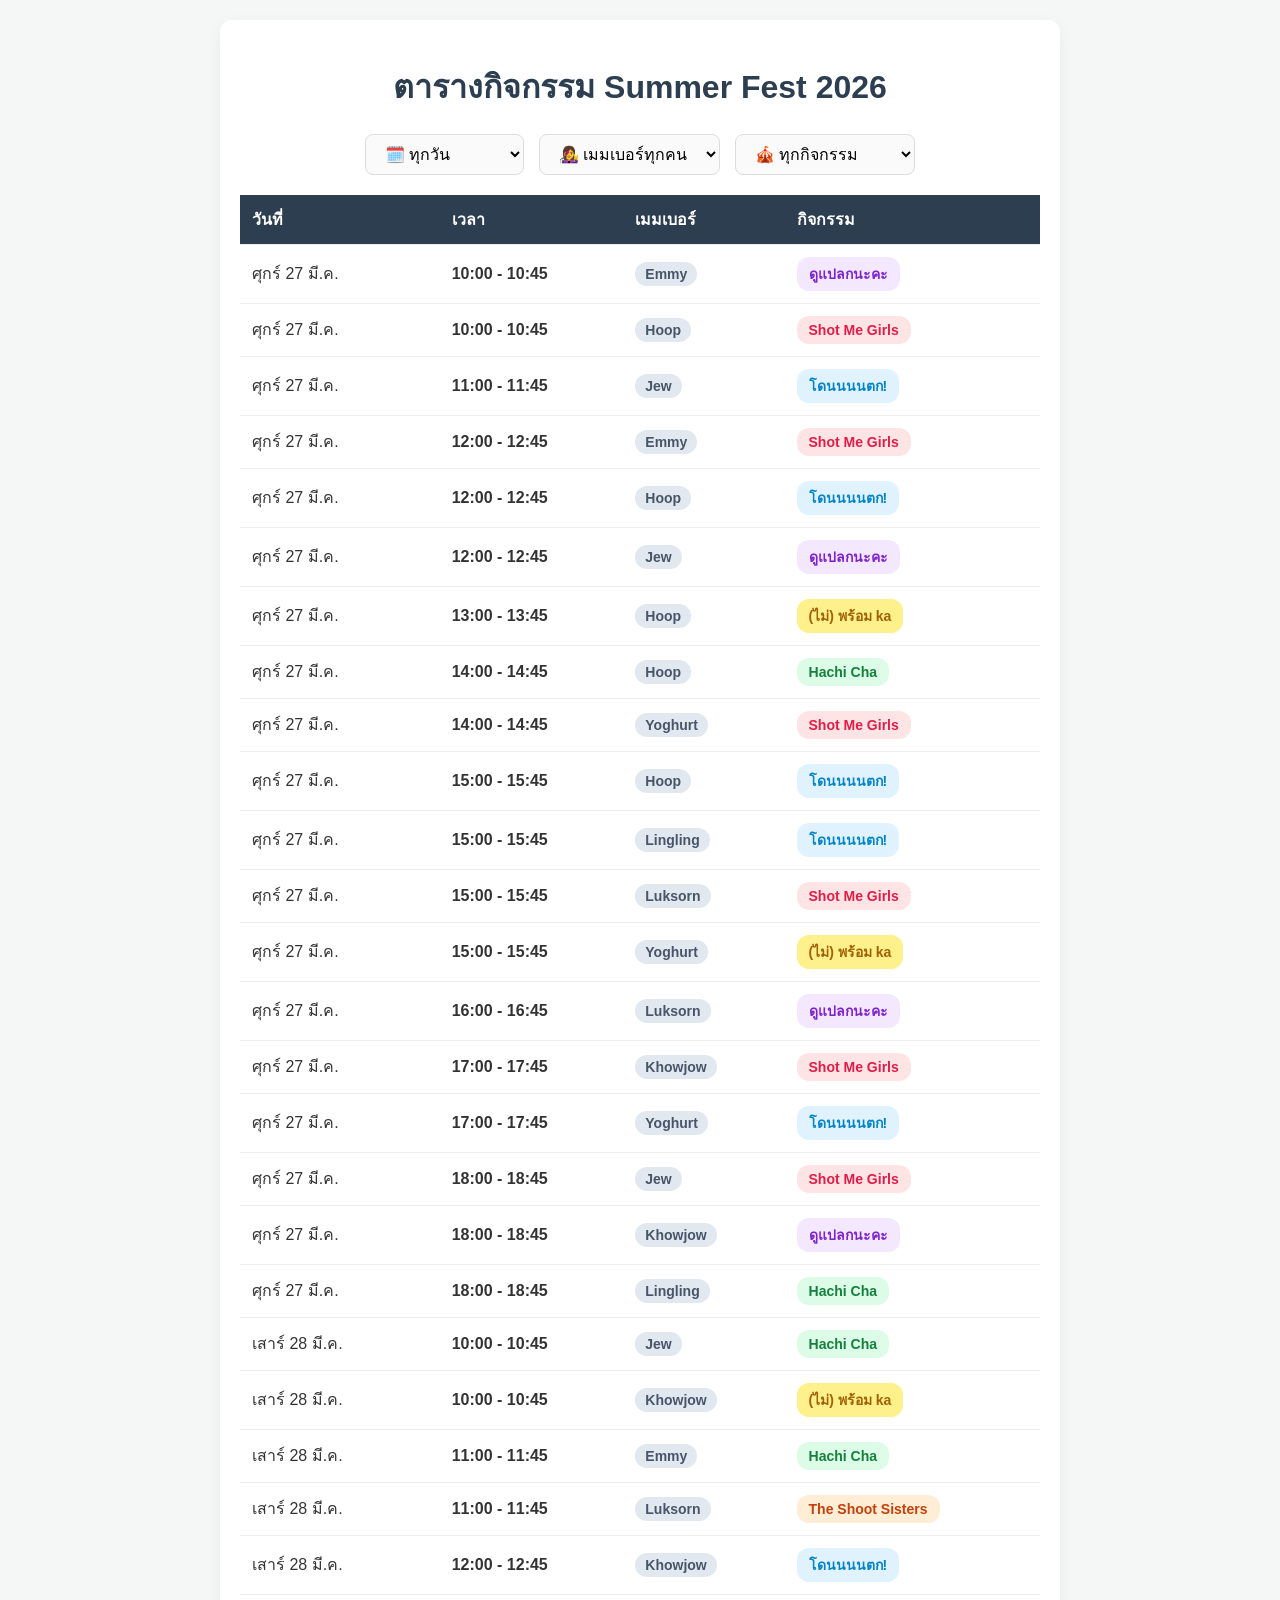
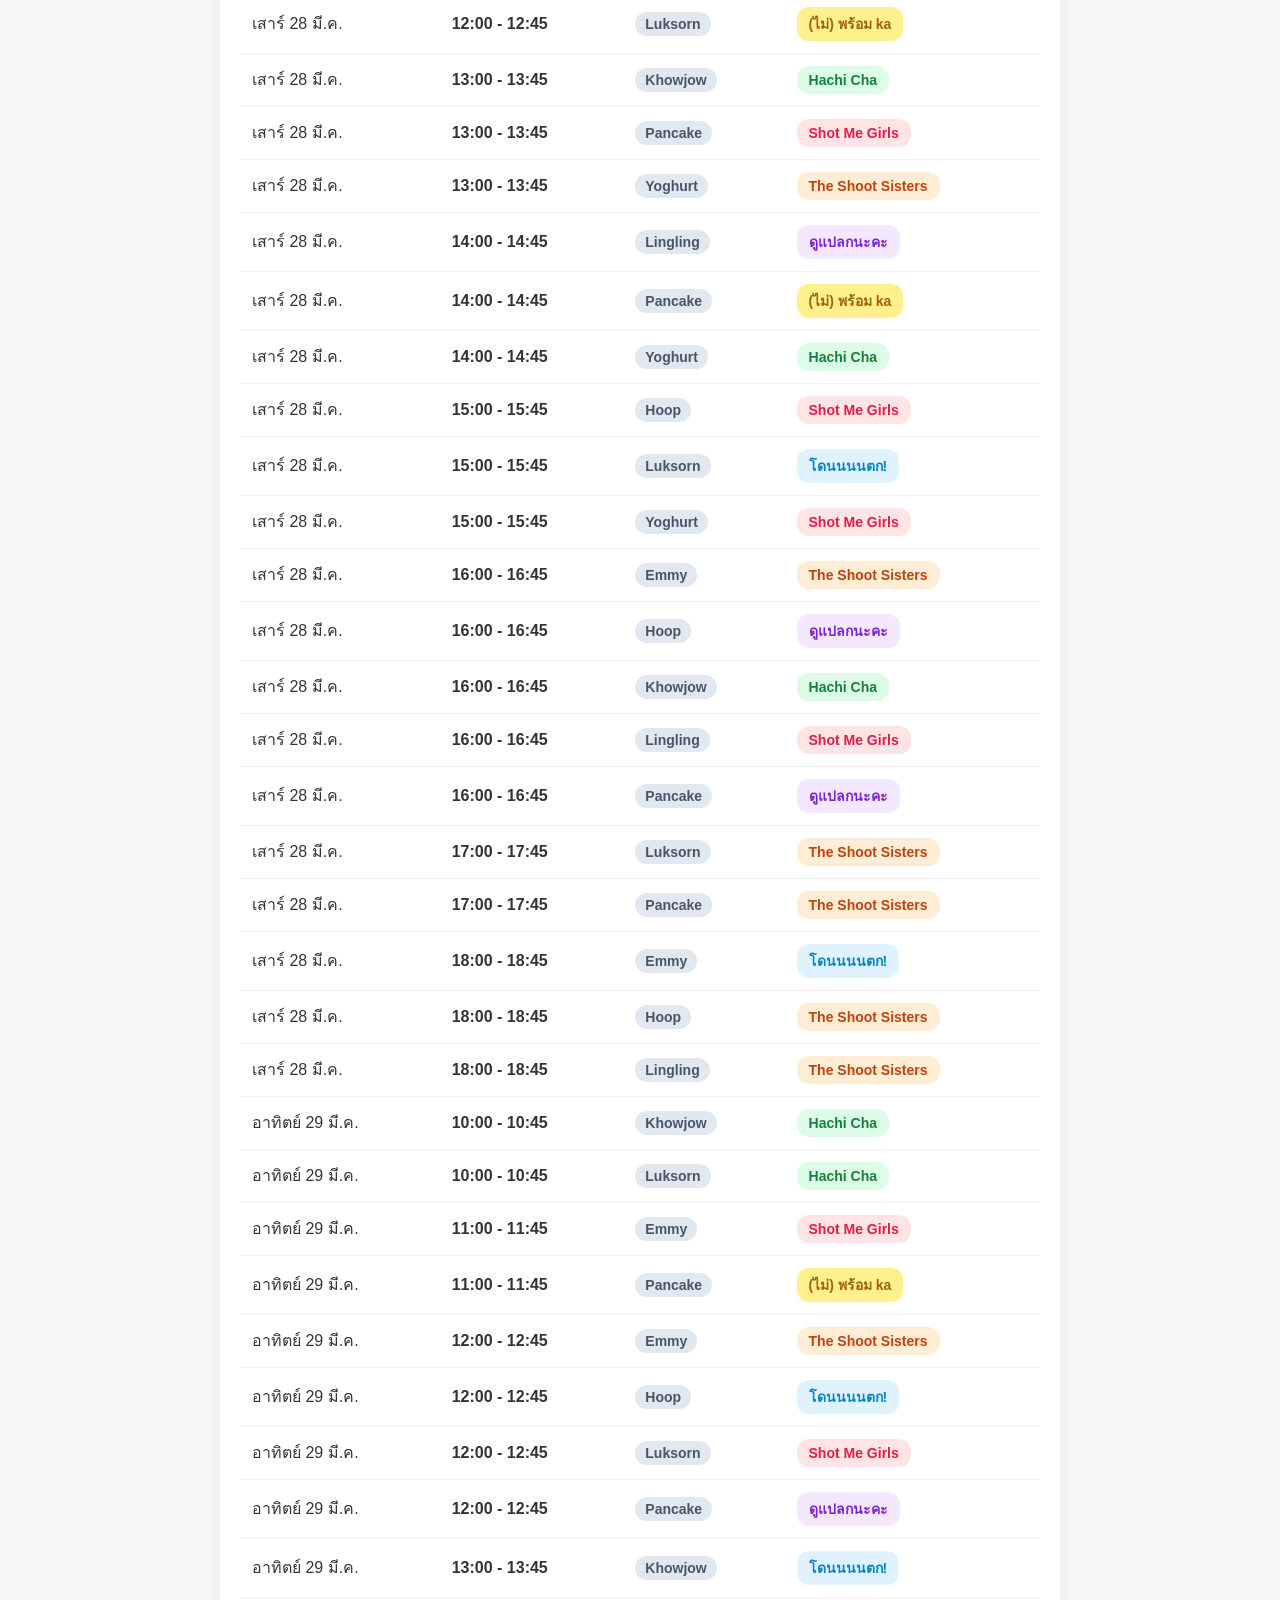
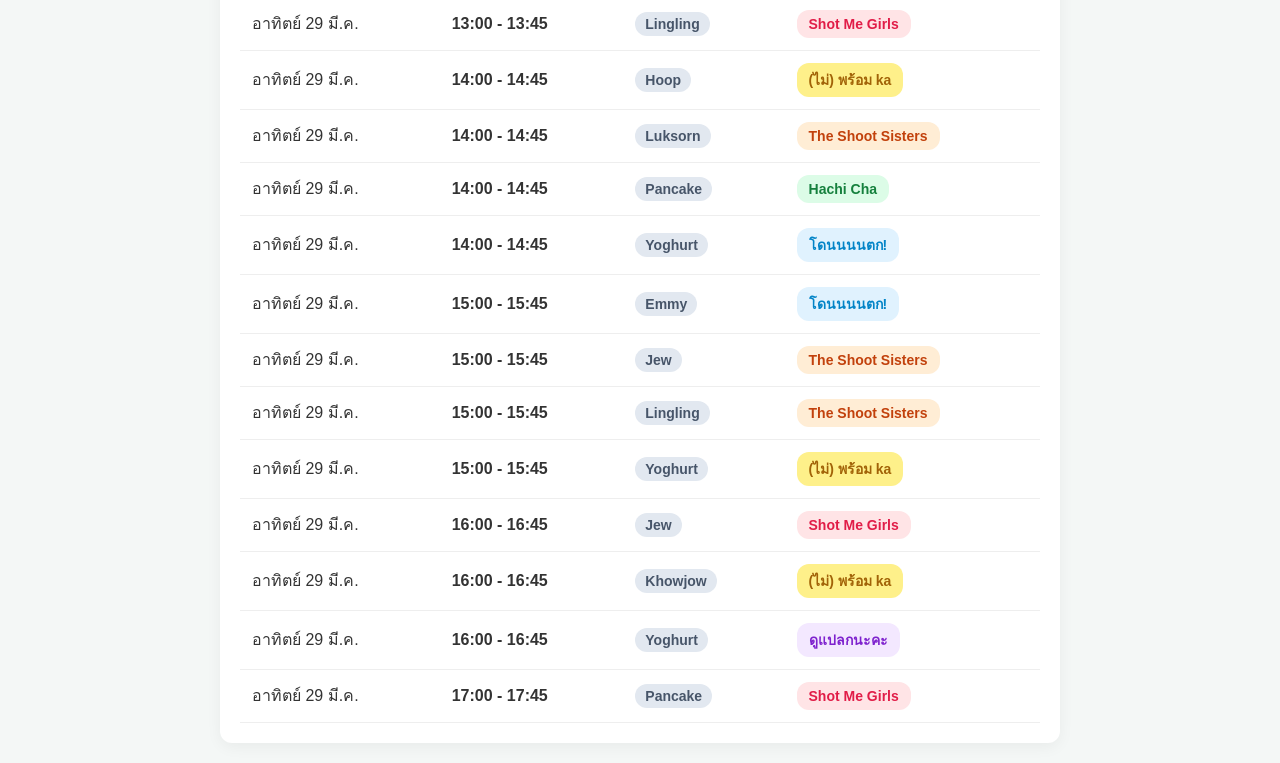
==== index.html @ 9e9efd5b "init main" ====
<!DOCTYPE html>
<html lang="th">
<head>
    <meta charset="UTF-8">
    <meta name="viewport" content="width=device-width, initial-scale=1.0">
    <title>Siam-Nippon Summer Fest 2026 - Schedule</title>
    <style>
        body {
            font-family: -apple-system, BlinkMacSystemFont, "Segoe UI", Roboto, Helvetica, Arial, sans-serif;
            background-color: #f4f7f6;
            color: #333;
            margin: 0;
            padding: 20px;
        }
        .container {
            max-width: 800px;
            margin: 0 auto;
            background: #fff;
            padding: 20px;
            border-radius: 12px;
            box-shadow: 0 4px 15px rgba(0,0,0,0.05);
        }
        h1 {
            text-align: center;
            color: #2c3e50;
        }
        .filters {
            display: flex;
            gap: 15px;
            margin-bottom: 20px;
            justify-content: center;
            flex-wrap: wrap;
        }
        select {
            padding: 10px 15px;
            font-size: 16px;
            border-radius: 8px;
            border: 1px solid #ddd;
            outline: none;
            cursor: pointer;
            background-color: #fafafa;
        }
        table {
            width: 100%;
            border-collapse: collapse;
            margin-top: 10px;
        }
        th, td {
            padding: 12px;
            text-align: left;
            border-bottom: 1px solid #eee;
        }
        th {
            background-color: #2c3e50;
            color: white;
            position: sticky;
            top: 0;
        }
        tr:hover {
            background-color: #f9f9f9;
        }
        
        /* สไตล์ของป้ายชื่อเมมเบอร์ */
        .member-badge {
            background-color: #e2e8f0;
            color: #475569;
            padding: 4px 10px;
            border-radius: 12px;
            font-weight: bold;
            font-size: 14px;
            display: inline-block;
        }

        /* สไตล์ของป้ายกิจกรรม (แยกสี) */
        .activity-badge {
            padding: 6px 12px;
            border-radius: 12px;
            font-weight: bold;
            font-size: 14px;
            display: inline-block;
            white-space: nowrap;
        }
        
        /* กำหนดสีให้แต่ละกิจกรรม */
        .act-shot { background-color: #ffe4e6; color: #e11d48; } /* ชมพู-แดง */
        .act-don { background-color: #e0f2fe; color: #0284c7; } /* ฟ้า */
        .act-mai { background-color: #fef08a; color: #a16207; } /* เหลือง */
        .act-hachi { background-color: #dcfce7; color: #15803d; } /* เขียว */
        .act-du { background-color: #f3e8ff; color: #7e22ce; } /* ม่วง */
        .act-sisters { background-color: #ffedd5; color: #c2410c; } /* ส้ม */

    </style>
</head>
<body>

<div class="container">
    <h1>ตารางกิจกรรม Summer Fest 2026</h1>
    
    <div class="filters">
        <select id="dayFilter" onchange="renderTable()">
            <option value="all">🗓️ ทุกวัน</option>
            <option value="ศุกร์ 27 มี.ค.">ศุกร์ 27 มี.ค.</option>
            <option value="เสาร์ 28 มี.ค.">เสาร์ 28 มี.ค.</option>
            <option value="อาทิตย์ 29 มี.ค.">อาทิตย์ 29 มี.ค.</option>
        </select>

        <select id="memberFilter" onchange="renderTable()">
            <option value="all">👩‍🎤 เมมเบอร์ทุกคน</option>
            <option value="Hoop">Hoop</option>
            <option value="Yoghurt">Yoghurt</option>
            <option value="Luksorn">Luksorn</option>
            <option value="Khowjow">Khowjow</option>
            <option value="Jew">Jew</option>
            <option value="Pancake">Pancake</option>
            <option value="Emmy">Emmy</option>
            <option value="Lingling">Lingling</option>
        </select>

        <select id="activityFilter" onchange="renderTable()">
            <option value="all">🎪 ทุกกิจกรรม</option>
        </select>
    </div>

    <table>
        <thead>
            <tr>
                <th>วันที่</th>
                <th>เวลา</th>
                <th>เมมเบอร์</th>
                <th>กิจกรรม</th>
            </tr>
        </thead>
        <tbody id="scheduleBody">
            </tbody>
    </table>
</div>

<script>
    const scheduleData = [
        { day: "ศุกร์ 27 มี.ค.", time: "10:00 - 10:45", member: "Emmy", activity: "ดูแปลกนะคะ" },
        { day: "ศุกร์ 27 มี.ค.", time: "10:00 - 10:45", member: "Hoop", activity: "Shot Me Girls" },
        { day: "ศุกร์ 27 มี.ค.", time: "11:00 - 11:45", member: "Jew", activity: "โดนนนนตก!" },
        { day: "ศุกร์ 27 มี.ค.", time: "12:00 - 12:45", member: "Emmy", activity: "Shot Me Girls" },
        { day: "ศุกร์ 27 มี.ค.", time: "12:00 - 12:45", member: "Hoop", activity: "โดนนนนตก!" },
        { day: "ศุกร์ 27 มี.ค.", time: "12:00 - 12:45", member: "Jew", activity: "ดูแปลกนะคะ" },
        { day: "ศุกร์ 27 มี.ค.", time: "13:00 - 13:45", member: "Hoop", activity: "(ไม่) พร้อม ka" },
        { day: "ศุกร์ 27 มี.ค.", time: "14:00 - 14:45", member: "Hoop", activity: "Hachi Cha" },
        { day: "ศุกร์ 27 มี.ค.", time: "14:00 - 14:45", member: "Yoghurt", activity: "Shot Me Girls" },
        { day: "ศุกร์ 27 มี.ค.", time: "15:00 - 15:45", member: "Hoop", activity: "โดนนนนตก!" },
        { day: "ศุกร์ 27 มี.ค.", time: "15:00 - 15:45", member: "Lingling", activity: "โดนนนนตก!" },
        { day: "ศุกร์ 27 มี.ค.", time: "15:00 - 15:45", member: "Luksorn", activity: "Shot Me Girls" },
        { day: "ศุกร์ 27 มี.ค.", time: "15:00 - 15:45", member: "Yoghurt", activity: "(ไม่) พร้อม ka" },
        { day: "ศุกร์ 27 มี.ค.", time: "16:00 - 16:45", member: "Luksorn", activity: "ดูแปลกนะคะ" },
        { day: "ศุกร์ 27 มี.ค.", time: "17:00 - 17:45", member: "Khowjow", activity: "Shot Me Girls" },
        { day: "ศุกร์ 27 มี.ค.", time: "17:00 - 17:45", member: "Yoghurt", activity: "โดนนนนตก!" },
        { day: "ศุกร์ 27 มี.ค.", time: "18:00 - 18:45", member: "Jew", activity: "Shot Me Girls" },
        { day: "ศุกร์ 27 มี.ค.", time: "18:00 - 18:45", member: "Khowjow", activity: "ดูแปลกนะคะ" },
        { day: "ศุกร์ 27 มี.ค.", time: "18:00 - 18:45", member: "Lingling", activity: "Hachi Cha" },
        
        { day: "เสาร์ 28 มี.ค.", time: "10:00 - 10:45", member: "Jew", activity: "Hachi Cha" },
        { day: "เสาร์ 28 มี.ค.", time: "10:00 - 10:45", member: "Khowjow", activity: "(ไม่) พร้อม ka" },
        { day: "เสาร์ 28 มี.ค.", time: "11:00 - 11:45", member: "Emmy", activity: "Hachi Cha" },
        { day: "เสาร์ 28 มี.ค.", time: "11:00 - 11:45", member: "Luksorn", activity: "The Shoot Sisters" },
        { day: "เสาร์ 28 มี.ค.", time: "12:00 - 12:45", member: "Khowjow", activity: "โดนนนนตก!" },
        { day: "เสาร์ 28 มี.ค.", time: "12:00 - 12:45", member: "Luksorn", activity: "(ไม่) พร้อม ka" },
        { day: "เสาร์ 28 มี.ค.", time: "13:00 - 13:45", member: "Khowjow", activity: "Hachi Cha" },
        { day: "เสาร์ 28 มี.ค.", time: "13:00 - 13:45", member: "Pancake", activity: "Shot Me Girls" },
        { day: "เสาร์ 28 มี.ค.", time: "13:00 - 13:45", member: "Yoghurt", activity: "The Shoot Sisters" },
        { day: "เสาร์ 28 มี.ค.", time: "14:00 - 14:45", member: "Lingling", activity: "ดูแปลกนะคะ" },
        { day: "เสาร์ 28 มี.ค.", time: "14:00 - 14:45", member: "Pancake", activity: "(ไม่) พร้อม ka" },
        { day: "เสาร์ 28 มี.ค.", time: "14:00 - 14:45", member: "Yoghurt", activity: "Hachi Cha" },
        { day: "เสาร์ 28 มี.ค.", time: "15:00 - 15:45", member: "Hoop", activity: "Shot Me Girls" },
        { day: "เสาร์ 28 มี.ค.", time: "15:00 - 15:45", member: "Luksorn", activity: "โดนนนนตก!" },
        { day: "เสาร์ 28 มี.ค.", time: "15:00 - 15:45", member: "Yoghurt", activity: "Shot Me Girls" },
        { day: "เสาร์ 28 มี.ค.", time: "16:00 - 16:45", member: "Emmy", activity: "The Shoot Sisters" },
        { day: "เสาร์ 28 มี.ค.", time: "16:00 - 16:45", member: "Hoop", activity: "ดูแปลกนะคะ" },
        { day: "เสาร์ 28 มี.ค.", time: "16:00 - 16:45", member: "Khowjow", activity: "Hachi Cha" },
        { day: "เสาร์ 28 มี.ค.", time: "16:00 - 16:45", member: "Lingling", activity: "Shot Me Girls" },
        { day: "เสาร์ 28 มี.ค.", time: "16:00 - 16:45", member: "Pancake", activity: "ดูแปลกนะคะ" },
        { day: "เสาร์ 28 มี.ค.", time: "17:00 - 17:45", member: "Luksorn", activity: "The Shoot Sisters" },
        { day: "เสาร์ 28 มี.ค.", time: "17:00 - 17:45", member: "Pancake", activity: "The Shoot Sisters" },
        { day: "เสาร์ 28 มี.ค.", time: "18:00 - 18:45", member: "Emmy", activity: "โดนนนนตก!" },
        { day: "เสาร์ 28 มี.ค.", time: "18:00 - 18:45", member: "Hoop", activity: "The Shoot Sisters" },
        { day: "เสาร์ 28 มี.ค.", time: "18:00 - 18:45", member: "Lingling", activity: "The Shoot Sisters" },

        { day: "อาทิตย์ 29 มี.ค.", time: "10:00 - 10:45", member: "Khowjow", activity: "Hachi Cha" },
        { day: "อาทิตย์ 29 มี.ค.", time: "10:00 - 10:45", member: "Luksorn", activity: "Hachi Cha" },
        { day: "อาทิตย์ 29 มี.ค.", time: "11:00 - 11:45", member: "Emmy", activity: "Shot Me Girls" },
        { day: "อาทิตย์ 29 มี.ค.", time: "11:00 - 11:45", member: "Pancake", activity: "(ไม่) พร้อม ka" },
        { day: "อาทิตย์ 29 มี.ค.", time: "12:00 - 12:45", member: "Emmy", activity: "The Shoot Sisters" },
        { day: "อาทิตย์ 29 มี.ค.", time: "12:00 - 12:45", member: "Hoop", activity: "โดนนนนตก!" },
        { day: "อาทิตย์ 29 มี.ค.", time: "12:00 - 12:45", member: "Luksorn", activity: "Shot Me Girls" },
        { day: "อาทิตย์ 29 มี.ค.", time: "12:00 - 12:45", member: "Pancake", activity: "ดูแปลกนะคะ" },
        { day: "อาทิตย์ 29 มี.ค.", time: "13:00 - 13:45", member: "Khowjow", activity: "โดนนนนตก!" },
        { day: "อาทิตย์ 29 มี.ค.", time: "13:00 - 13:45", member: "Lingling", activity: "Shot Me Girls" },
        { day: "อาทิตย์ 29 มี.ค.", time: "14:00 - 14:45", member: "Hoop", activity: "(ไม่) พร้อม ka" },
        { day: "อาทิตย์ 29 มี.ค.", time: "14:00 - 14:45", member: "Luksorn", activity: "The Shoot Sisters" },
        { day: "อาทิตย์ 29 มี.ค.", time: "14:00 - 14:45", member: "Pancake", activity: "Hachi Cha" },
        { day: "อาทิตย์ 29 มี.ค.", time: "14:00 - 14:45", member: "Yoghurt", activity: "โดนนนนตก!" },
        { day: "อาทิตย์ 29 มี.ค.", time: "15:00 - 15:45", member: "Emmy", activity: "โดนนนนตก!" },
        { day: "อาทิตย์ 29 มี.ค.", time: "15:00 - 15:45", member: "Jew", activity: "The Shoot Sisters" },
        { day: "อาทิตย์ 29 มี.ค.", time: "15:00 - 15:45", member: "Lingling", activity: "The Shoot Sisters" },
        { day: "อาทิตย์ 29 มี.ค.", time: "15:00 - 15:45", member: "Yoghurt", activity: "(ไม่) พร้อม ka" },
        { day: "อาทิตย์ 29 มี.ค.", time: "16:00 - 16:45", member: "Jew", activity: "Shot Me Girls" },
        { day: "อาทิตย์ 29 มี.ค.", time: "16:00 - 16:45", member: "Khowjow", activity: "(ไม่) พร้อม ka" },
        { day: "อาทิตย์ 29 มี.ค.", time: "16:00 - 16:45", member: "Yoghurt", activity: "ดูแปลกนะคะ" },
        { day: "อาทิตย์ 29 มี.ค.", time: "17:00 - 17:45", member: "Pancake", activity: "Shot Me Girls" }
    ];

    // ฟังก์ชันสำหรับเลือกคลาส CSS ของสีกิจกรรม
    function getActivityColorClass(activityName) {
        if (activityName === "Shot Me Girls") return "act-shot";
        if (activityName === "โดนนนนตก!") return "act-don";
        if (activityName === "(ไม่) พร้อม ka") return "act-mai";
        if (activityName === "Hachi Cha") return "act-hachi";
        if (activityName === "ดูแปลกนะคะ") return "act-du";
        if (activityName === "The Shoot Sisters") return "act-sisters";
        return "";
    }

    function renderTable() {
        const dayFilter = document.getElementById("dayFilter").value;
        const memberFilter = document.getElementById("memberFilter").value;
        const activityFilter = document.getElementById("activityFilter").value;
        const tbody = document.getElementById("scheduleBody");
        
        tbody.innerHTML = "";

        const filteredData = scheduleData.filter(item => {
            const matchDay = dayFilter === "all" || item.day === dayFilter;
            const matchMember = memberFilter === "all" || item.member === memberFilter;
            const matchActivity = activityFilter === "all" || item.activity === activityFilter;
            return matchDay && matchMember && matchActivity;
        });

        filteredData.forEach(item => {
            const row = document.createElement("tr");
            const colorClass = getActivityColorClass(item.activity); // ดึงคลาสสีมาใช้
            
            row.innerHTML = `
                <td>${item.day}</td>
                <td><strong>${item.time}</strong></td>
                <td><span class="member-badge">${item.member}</span></td>
                <td><span class="activity-badge ${colorClass}">${item.activity}</span></td>
            `;
            tbody.appendChild(row);
        });

        if (filteredData.length === 0) {
            tbody.innerHTML = `<tr><td colspan="4" style="text-align:center; color:#888; padding: 20px;">ไม่พบตารางกิจกรรมในช่วงเวลานี้</td></tr>`;
        }
    }

    function populateActivityFilter() {
        const activityFilterSelect = document.getElementById('activityFilter');
        const activities = [...new Set(scheduleData.map(item => item.activity))];
        activities.sort();
        activities.forEach(activity => {
            const option = document.createElement('option');
            option.value = activity;
            option.textContent = activity;
            activityFilterSelect.appendChild(option);
        });
    }

    populateActivityFilter();
    renderTable();
</script>

</body>
</html>
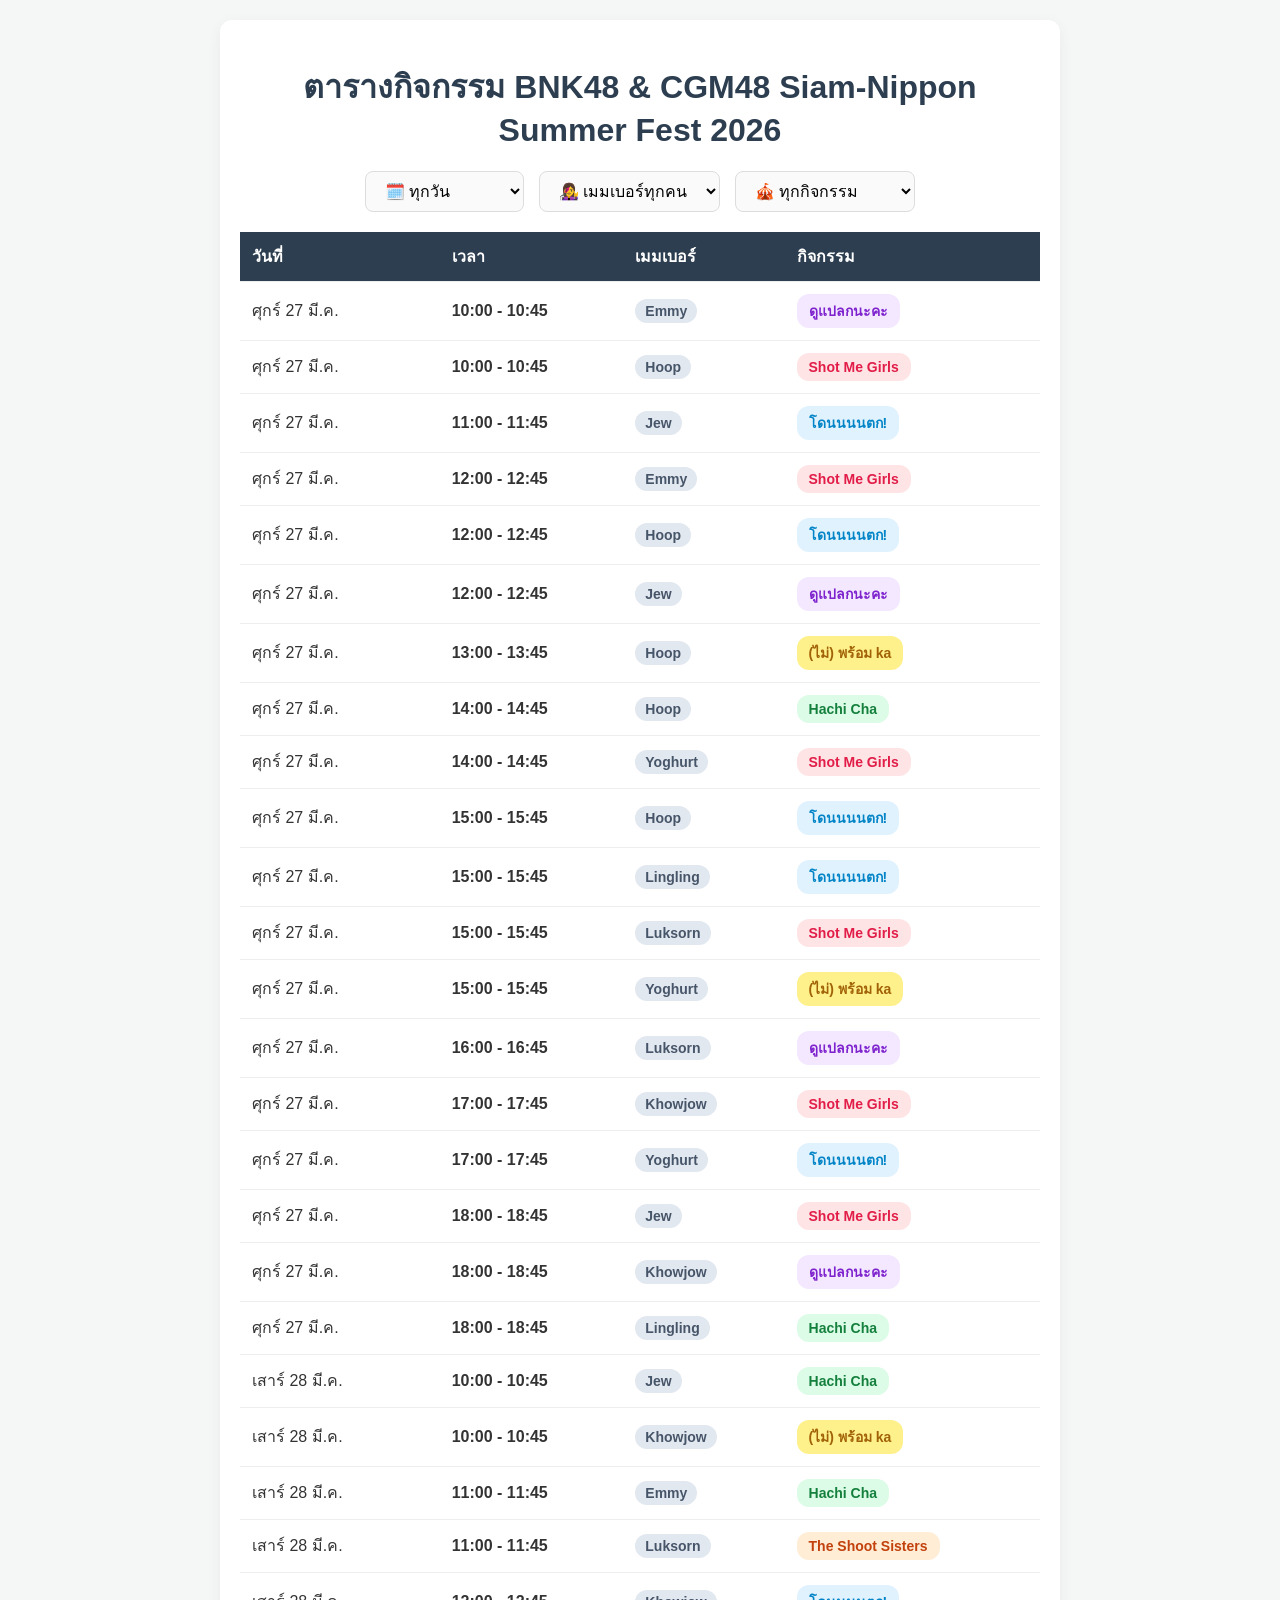
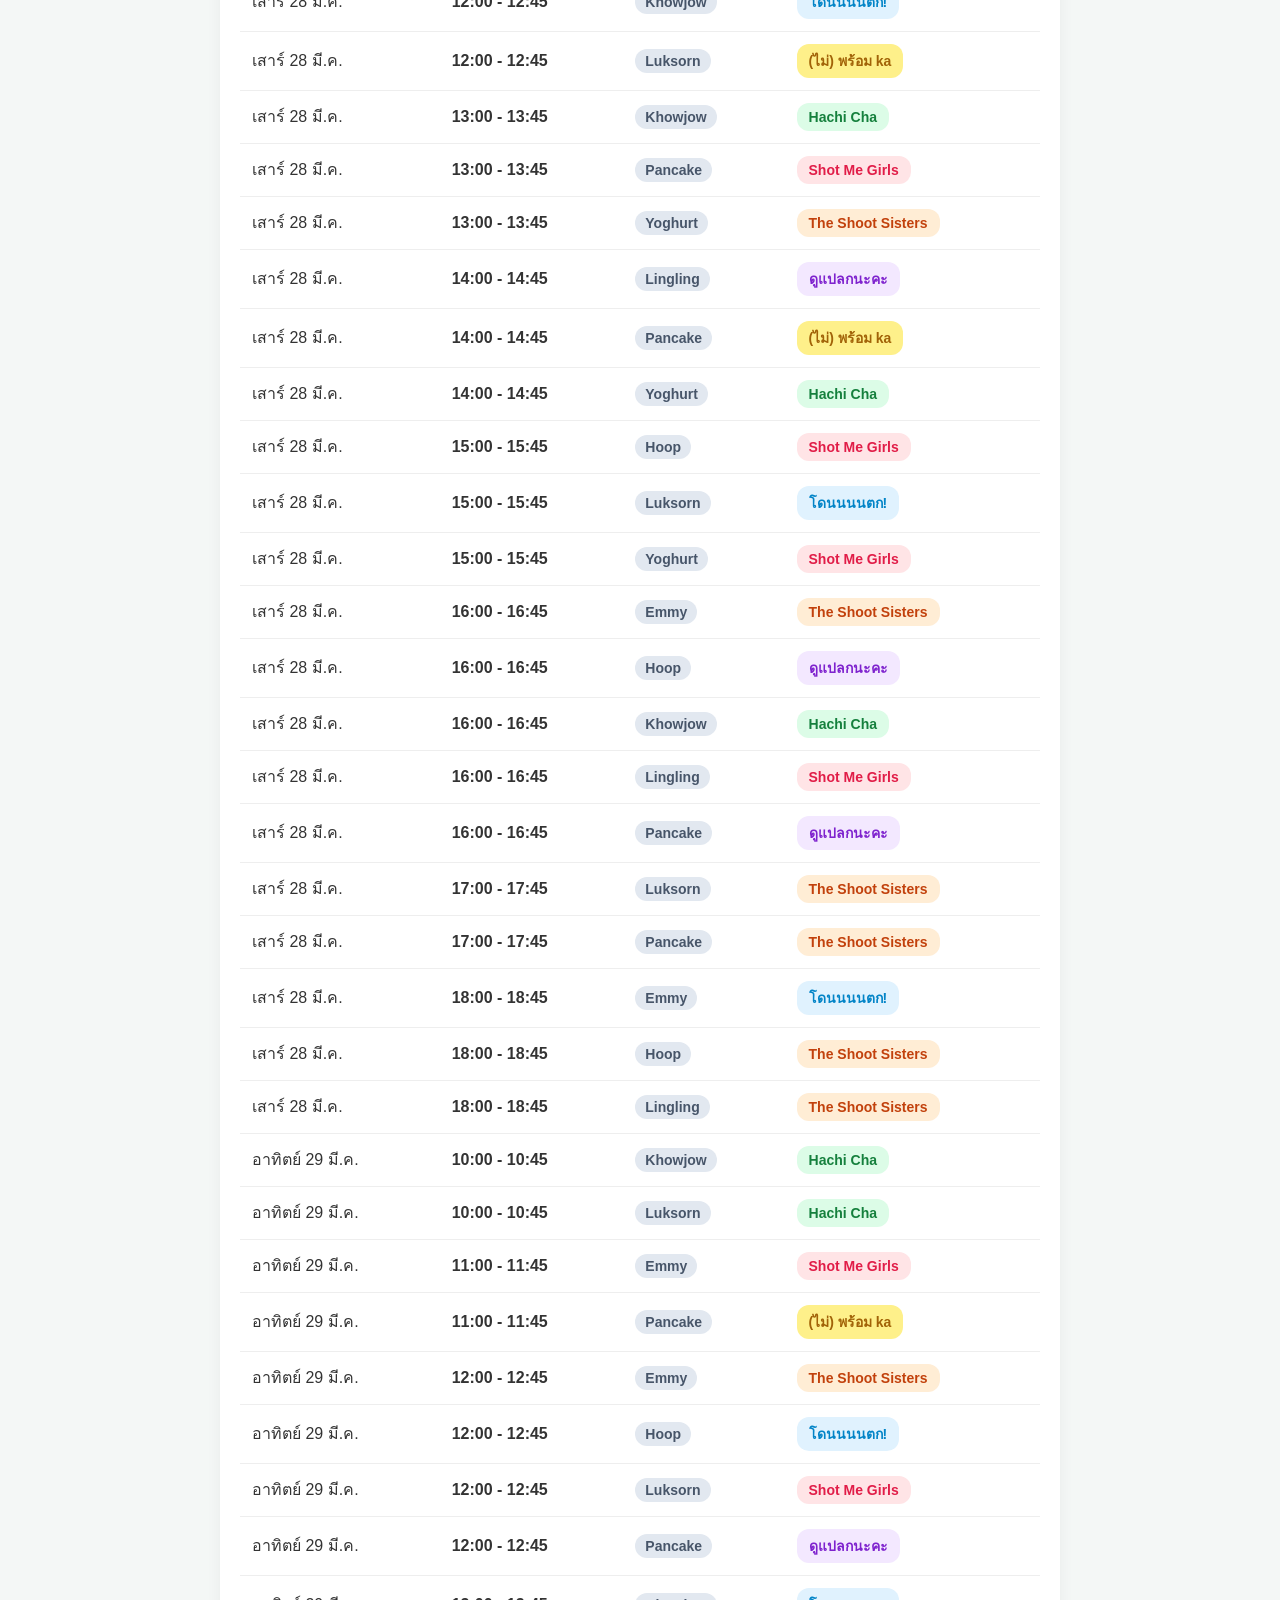
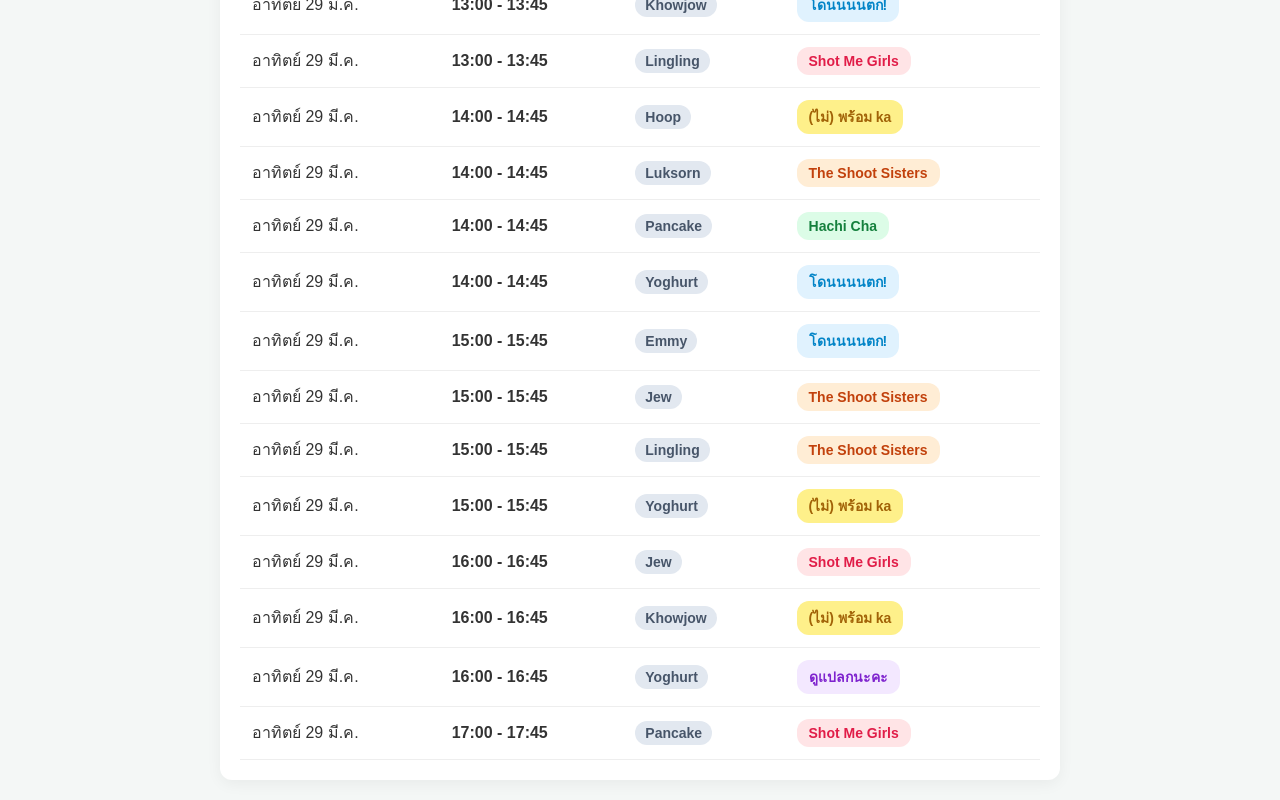
==== commit 7526efd7: "fixed event name" ====
--- a/index.html
+++ b/index.html
@@ -3,7 +3,7 @@
 <head>
     <meta charset="UTF-8">
     <meta name="viewport" content="width=device-width, initial-scale=1.0">
-    <title>Siam-Nippon Summer Fest 2026 - Schedule</title>
+    <title>BNK48 & CGM48 Siam-Nippon Summer Fest 2026 - Schedule</title>
     <style>
         body {
             font-family: -apple-system, BlinkMacSystemFont, "Segoe UI", Roboto, Helvetica, Arial, sans-serif;
@@ -94,7 +94,7 @@
 <body>
 
 <div class="container">
-    <h1>ตารางกิจกรรม Summer Fest 2026</h1>
+    <h1>ตารางกิจกรรม BNK48 & CGM48 Siam-Nippon Summer Fest 2026</h1>
     
     <div class="filters">
         <select id="dayFilter" onchange="renderTable()">
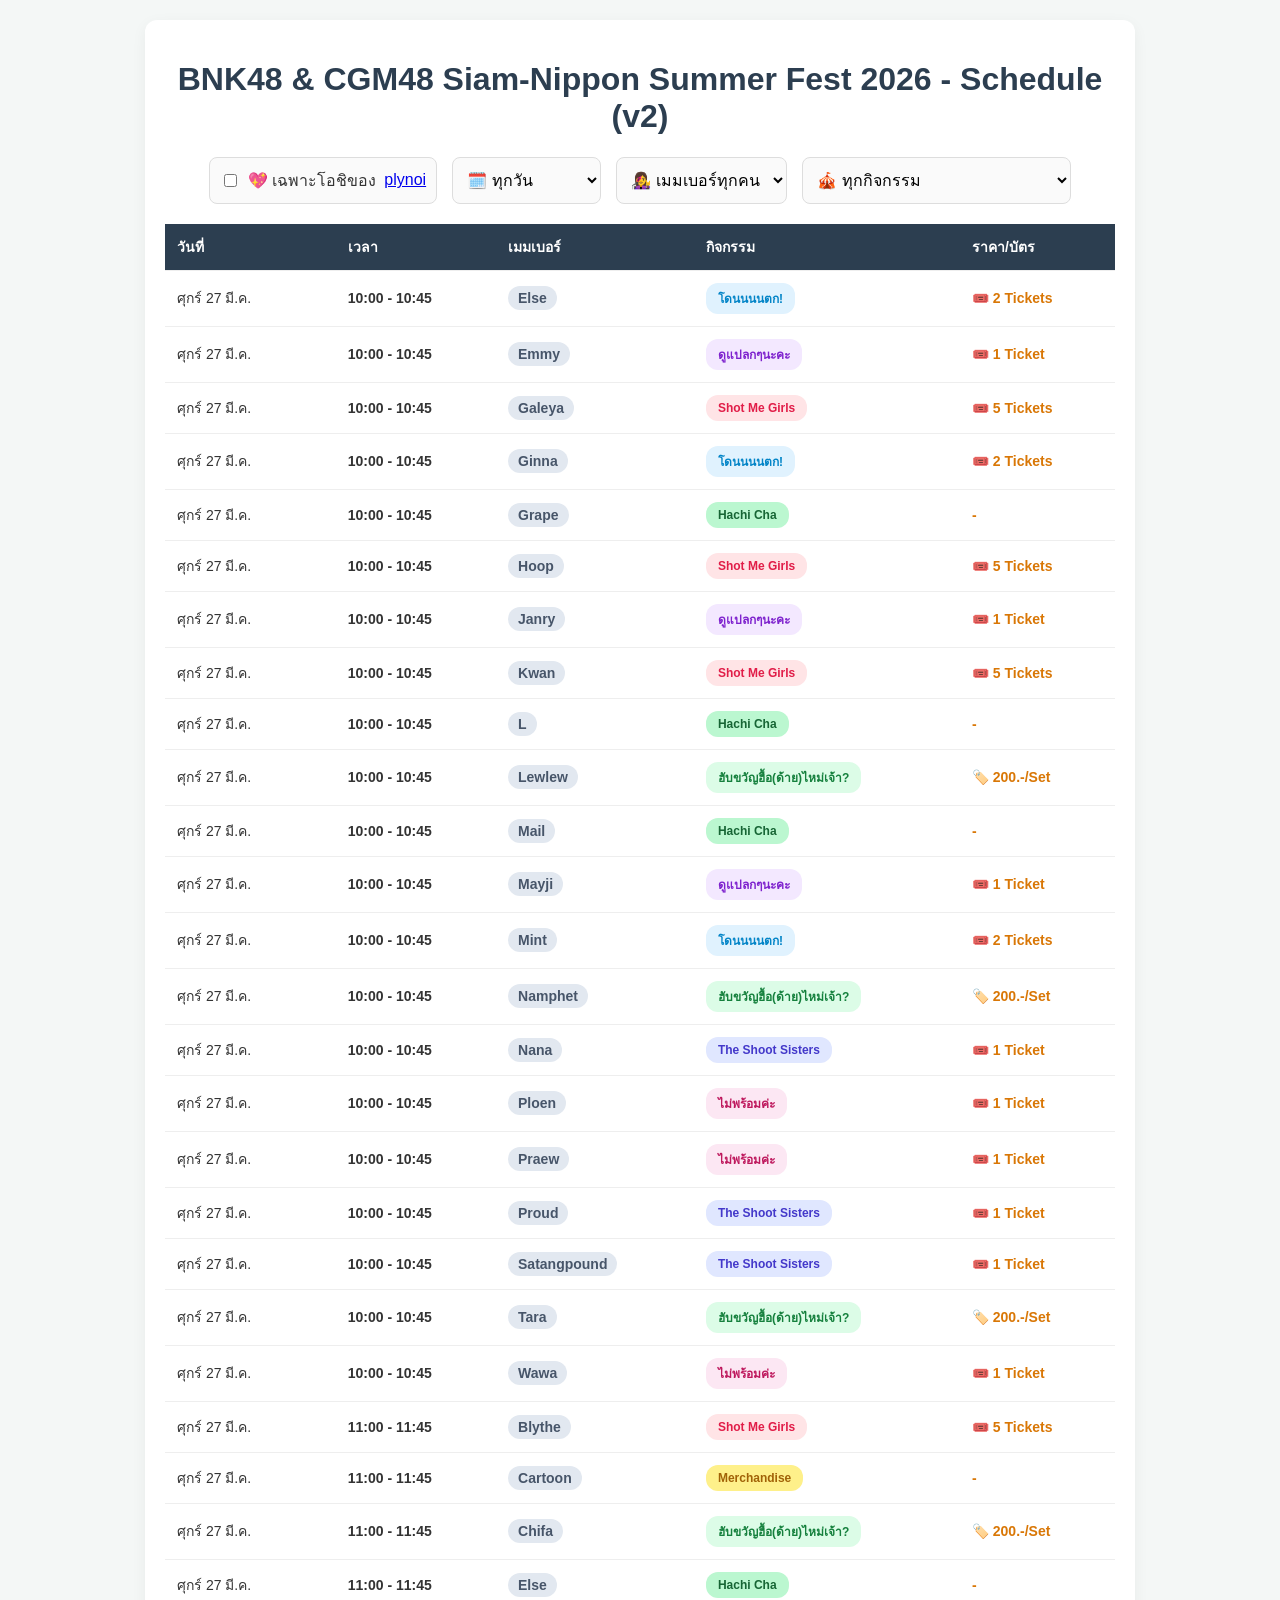
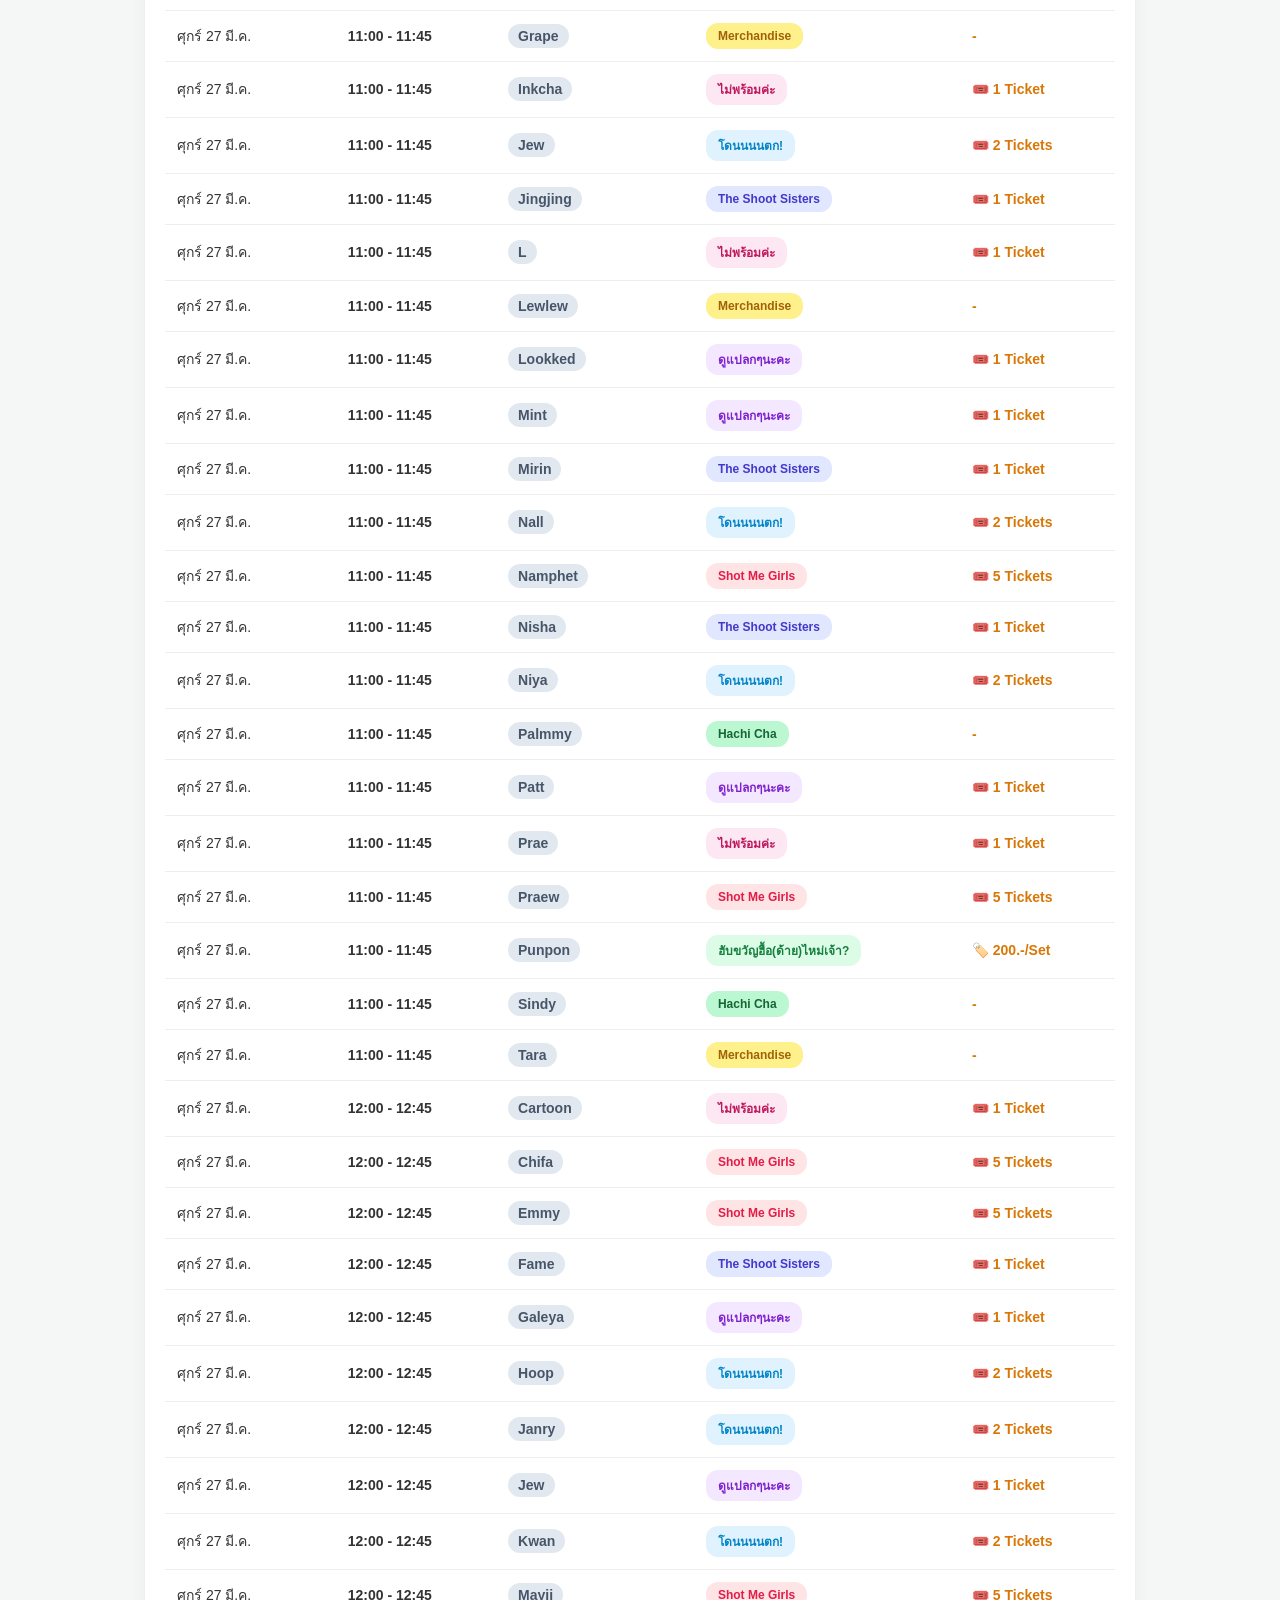
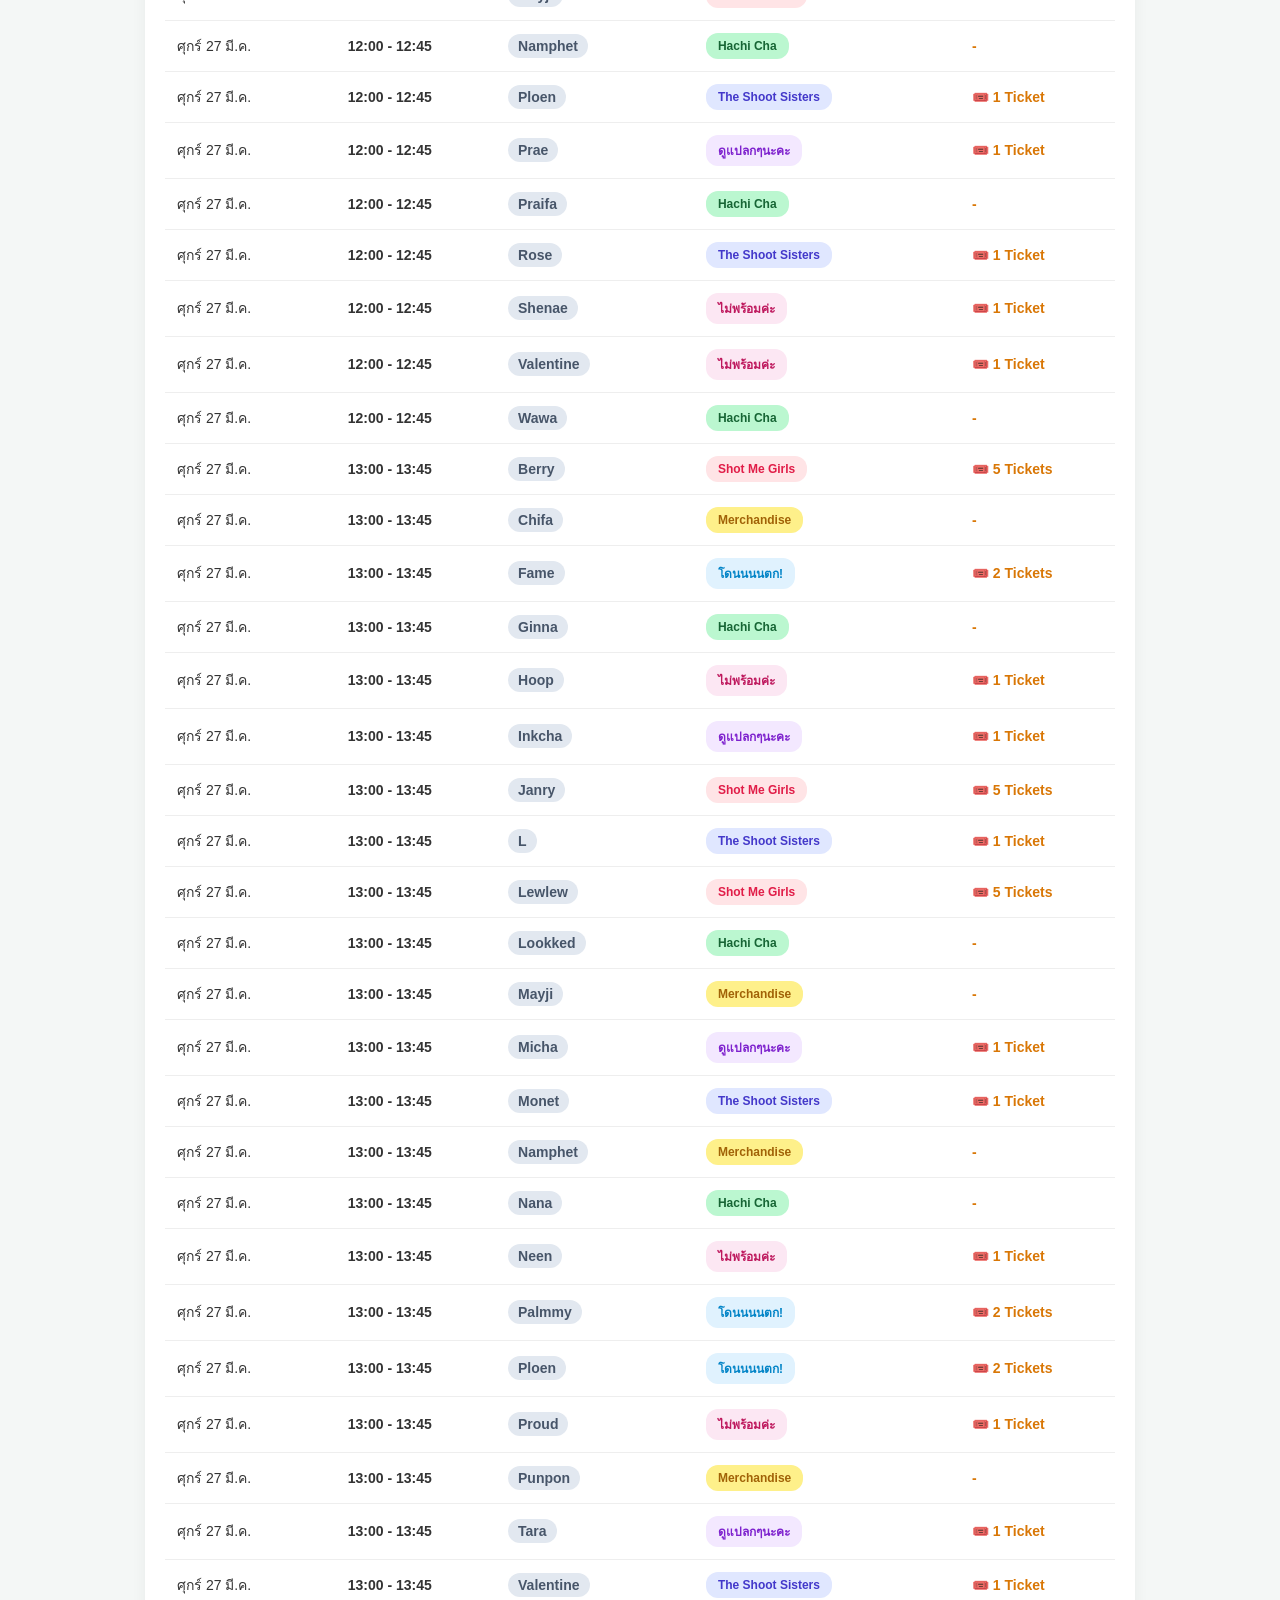
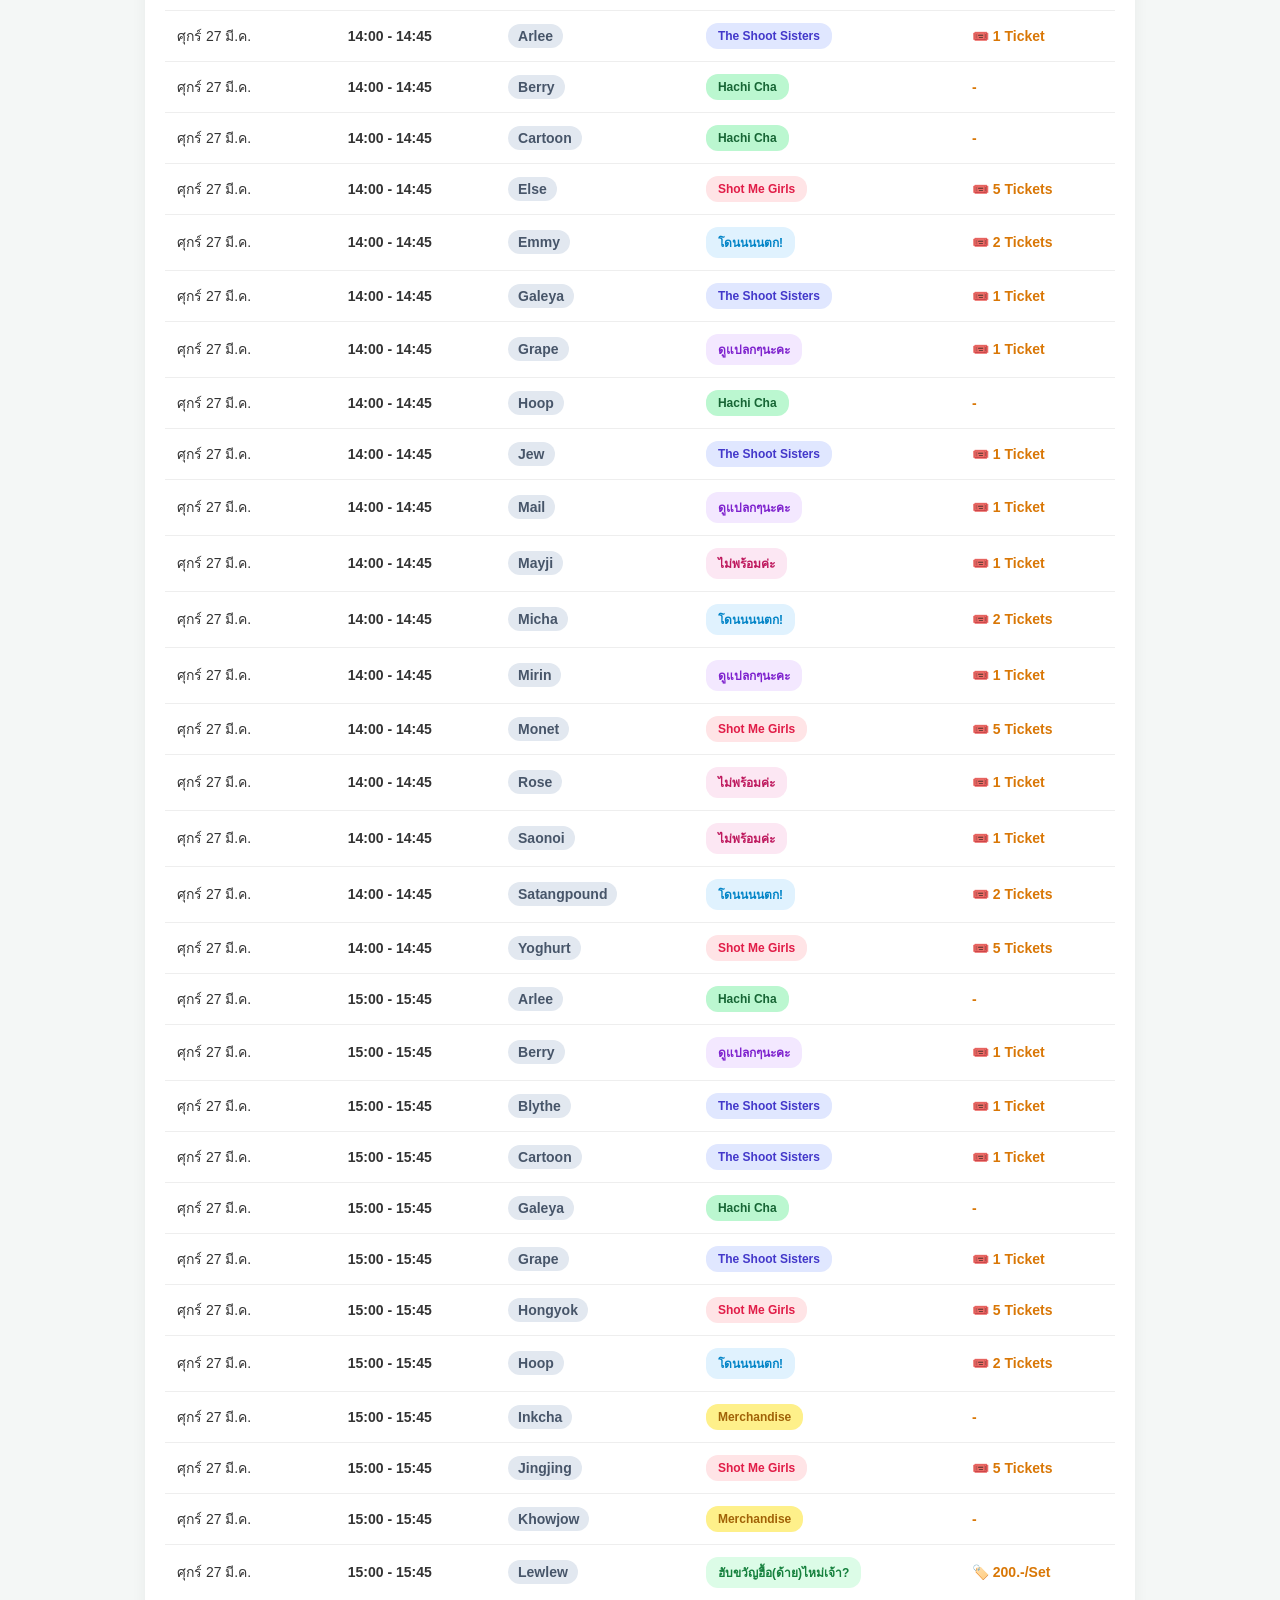
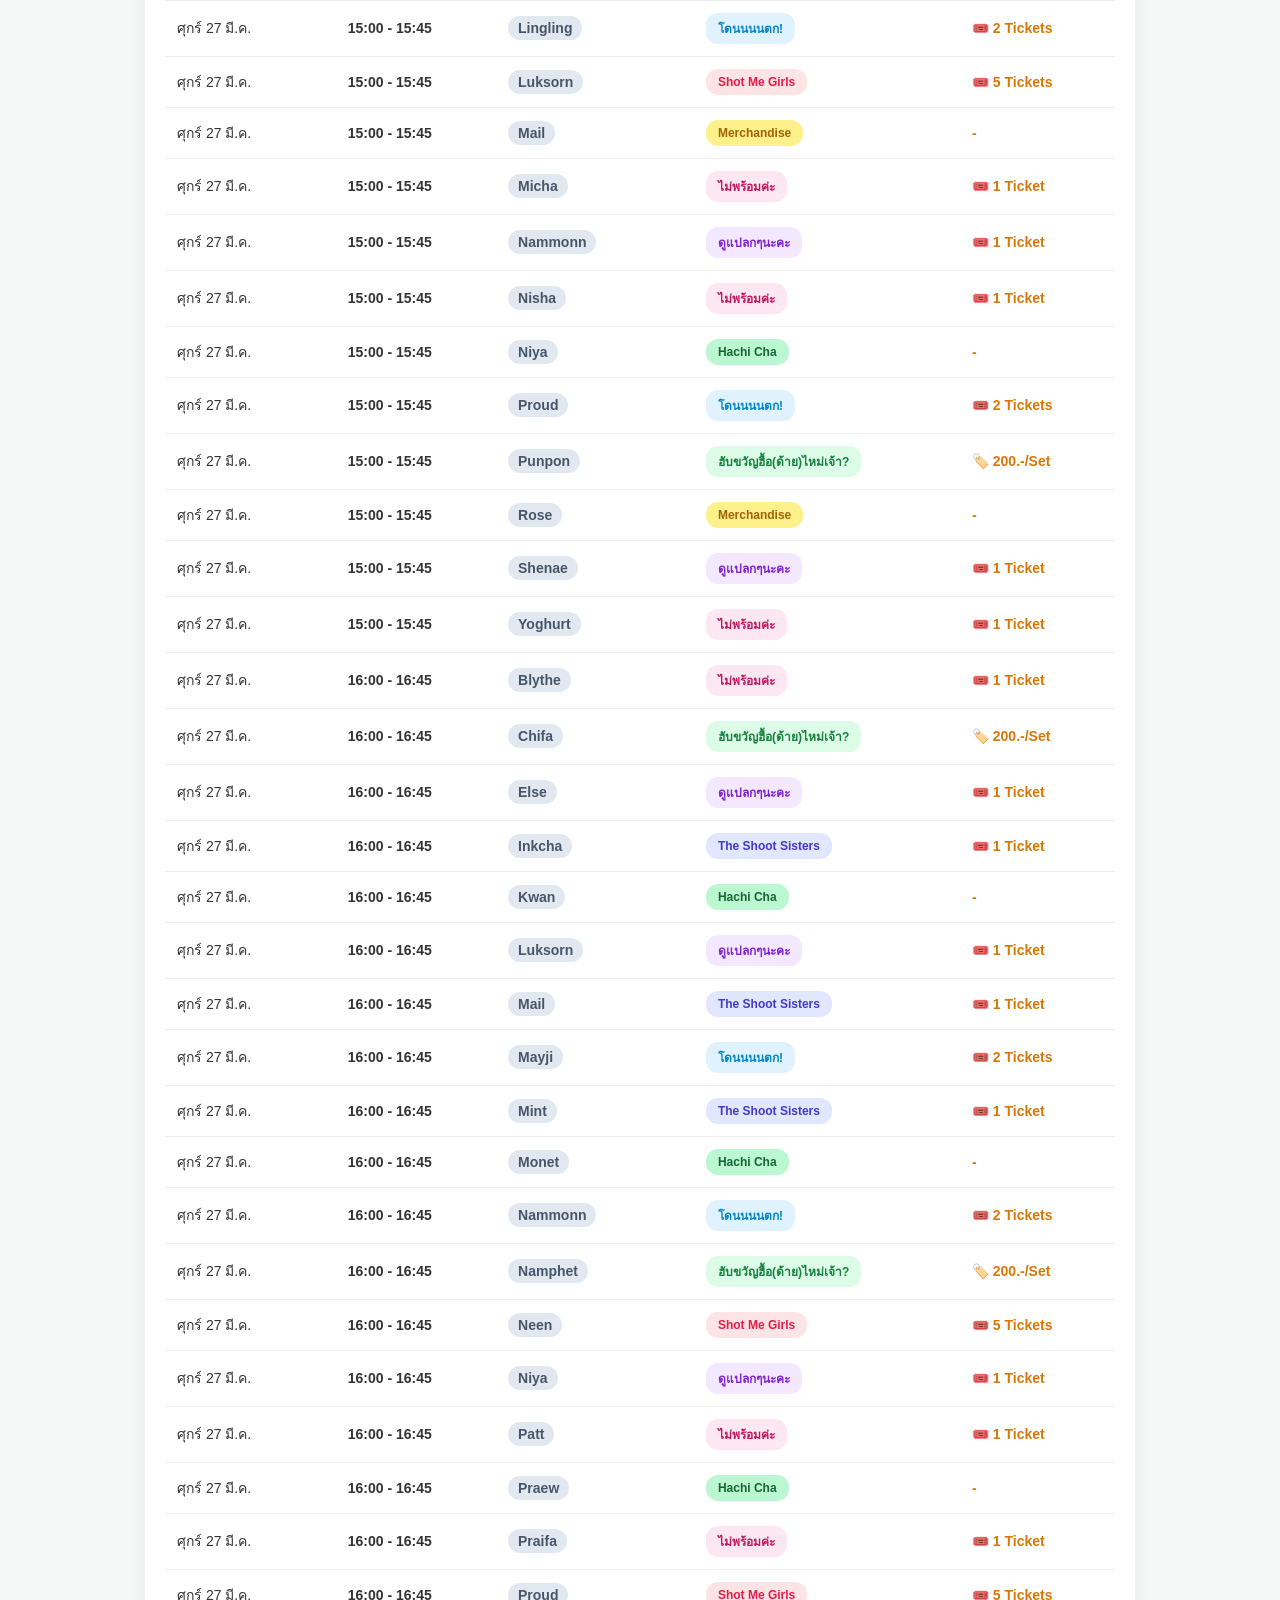
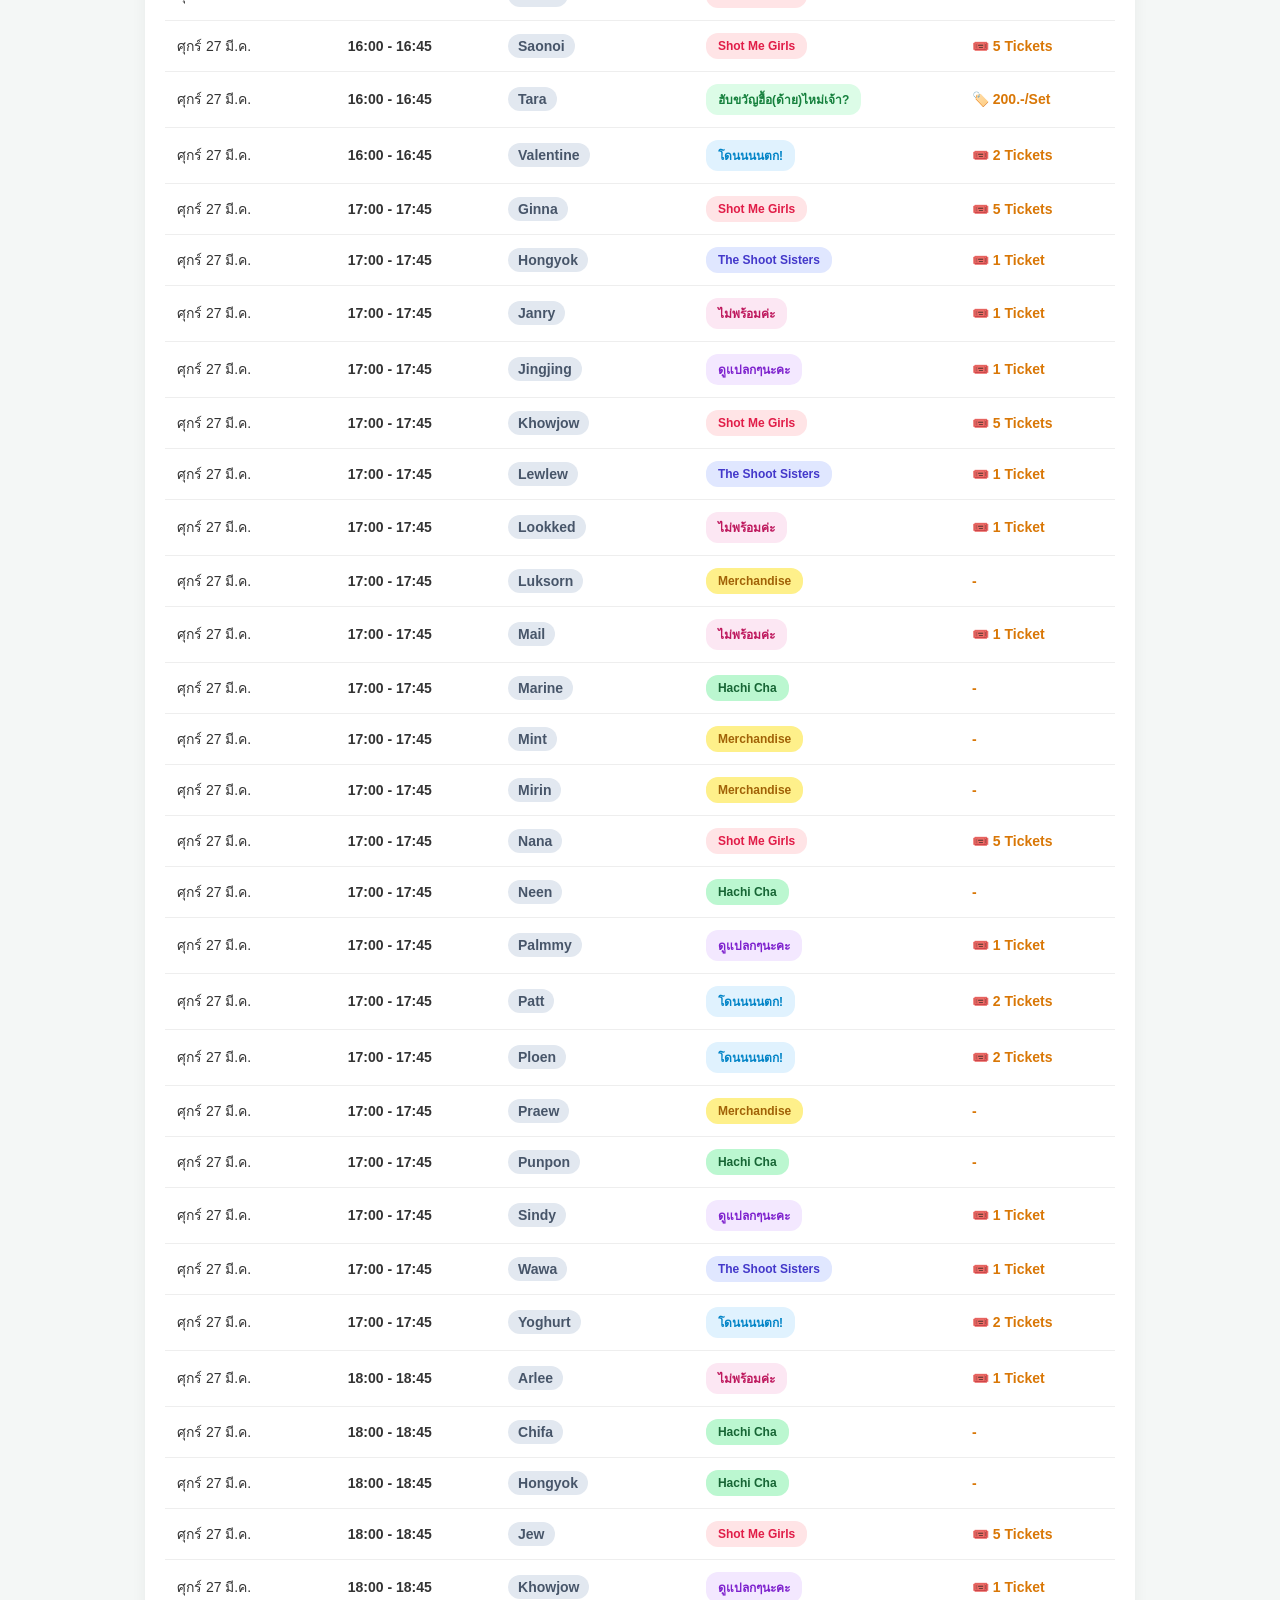
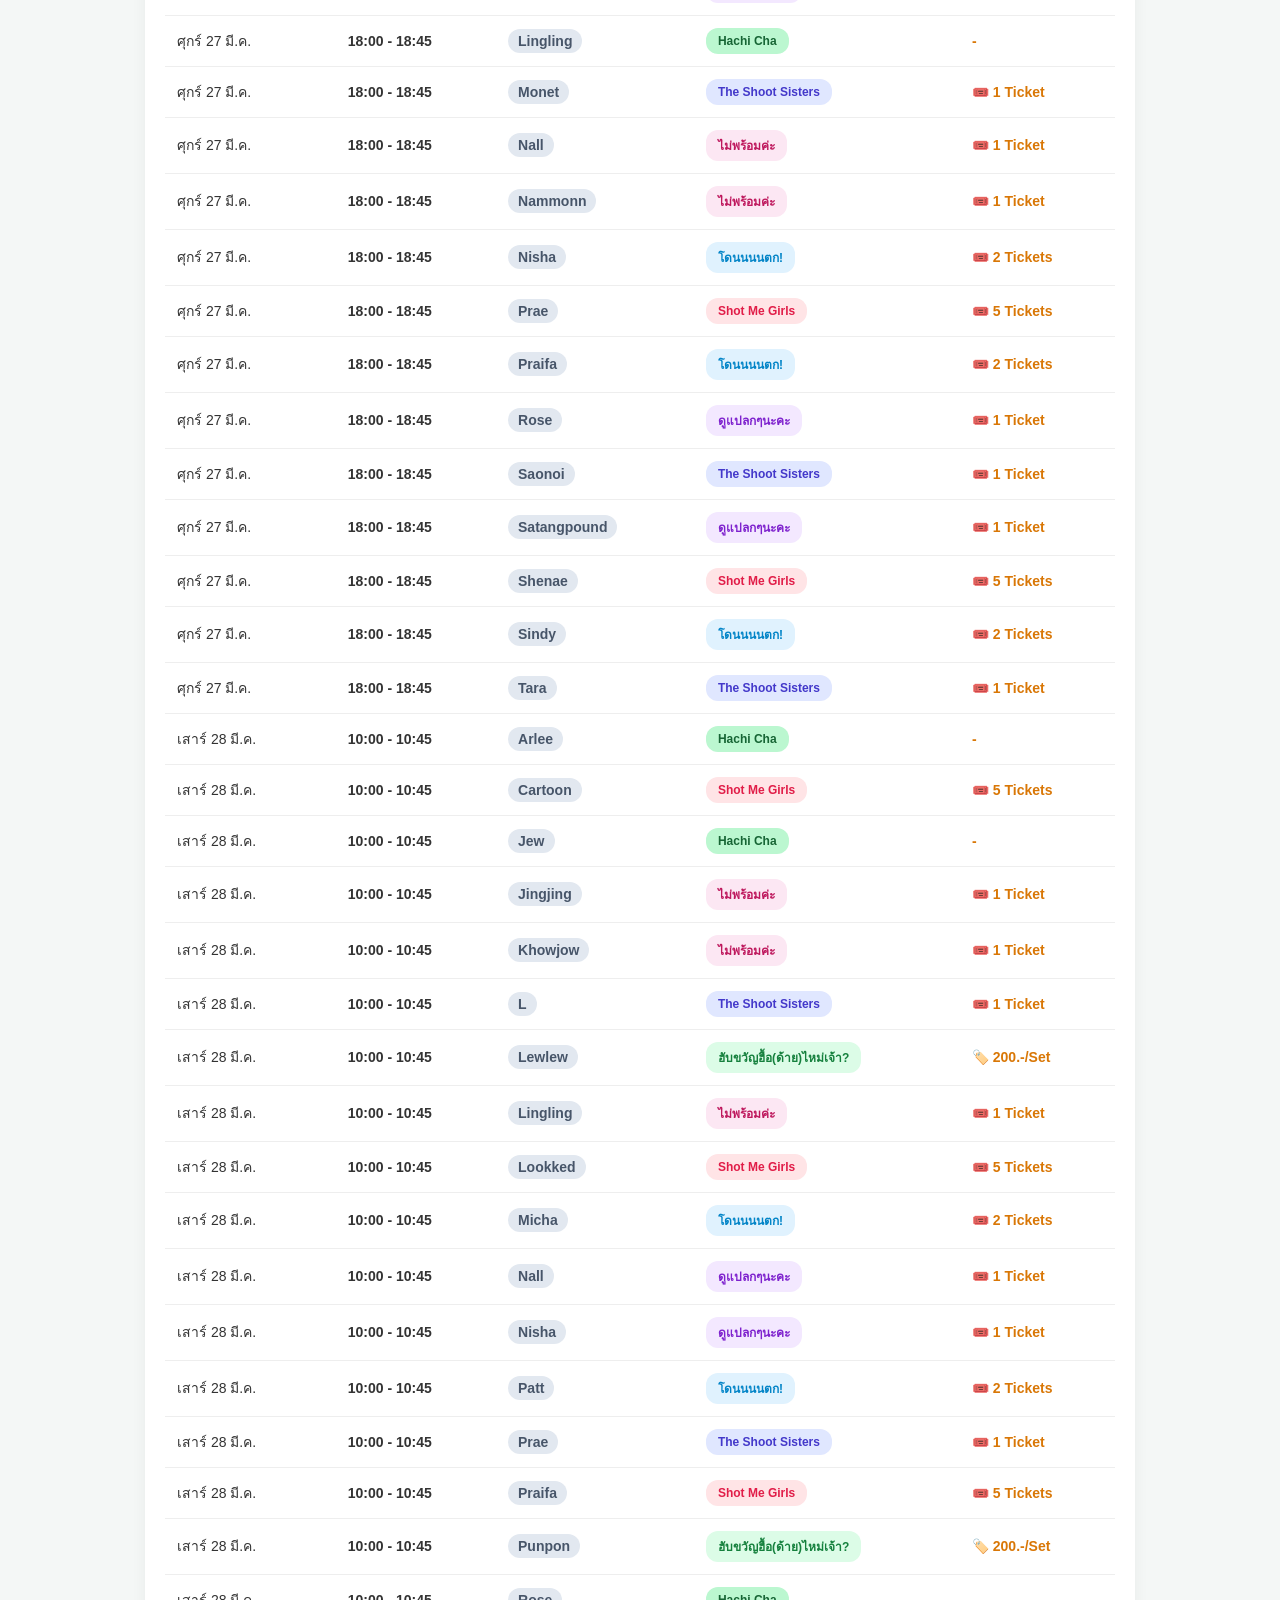
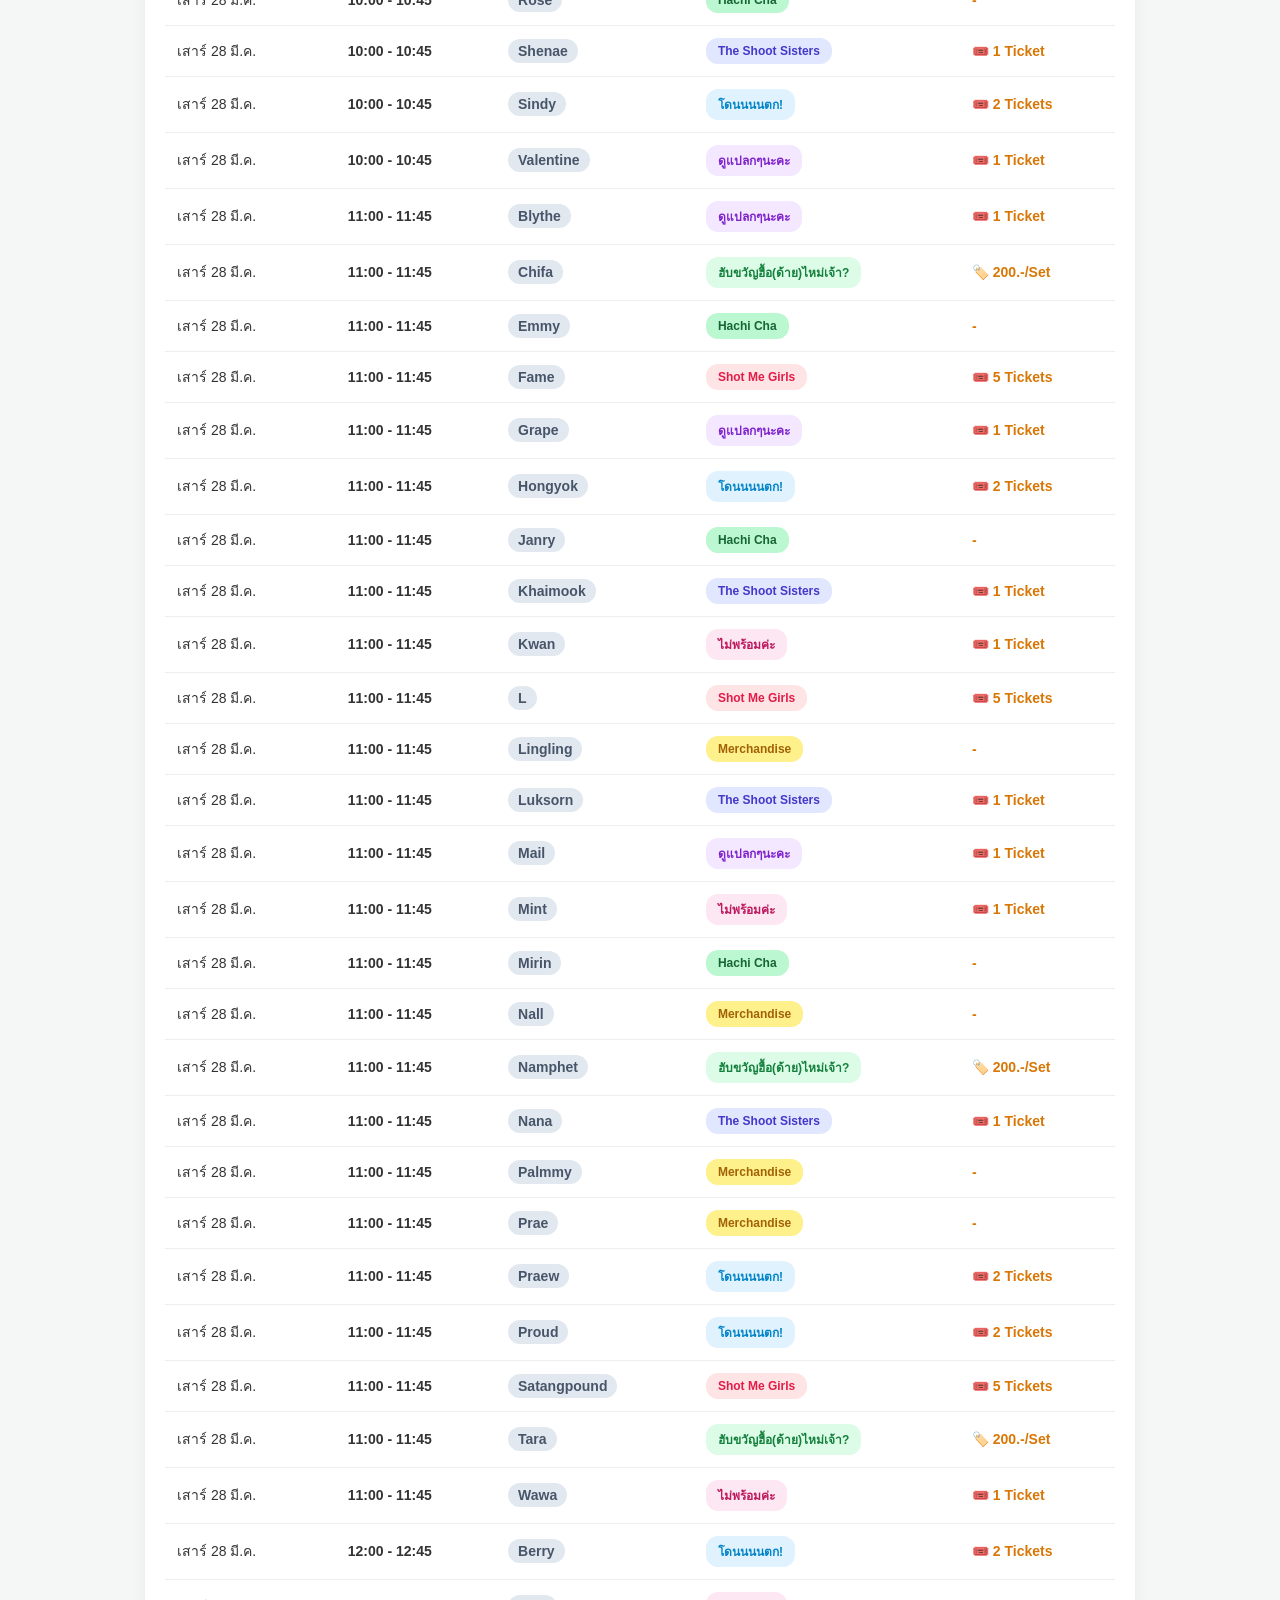
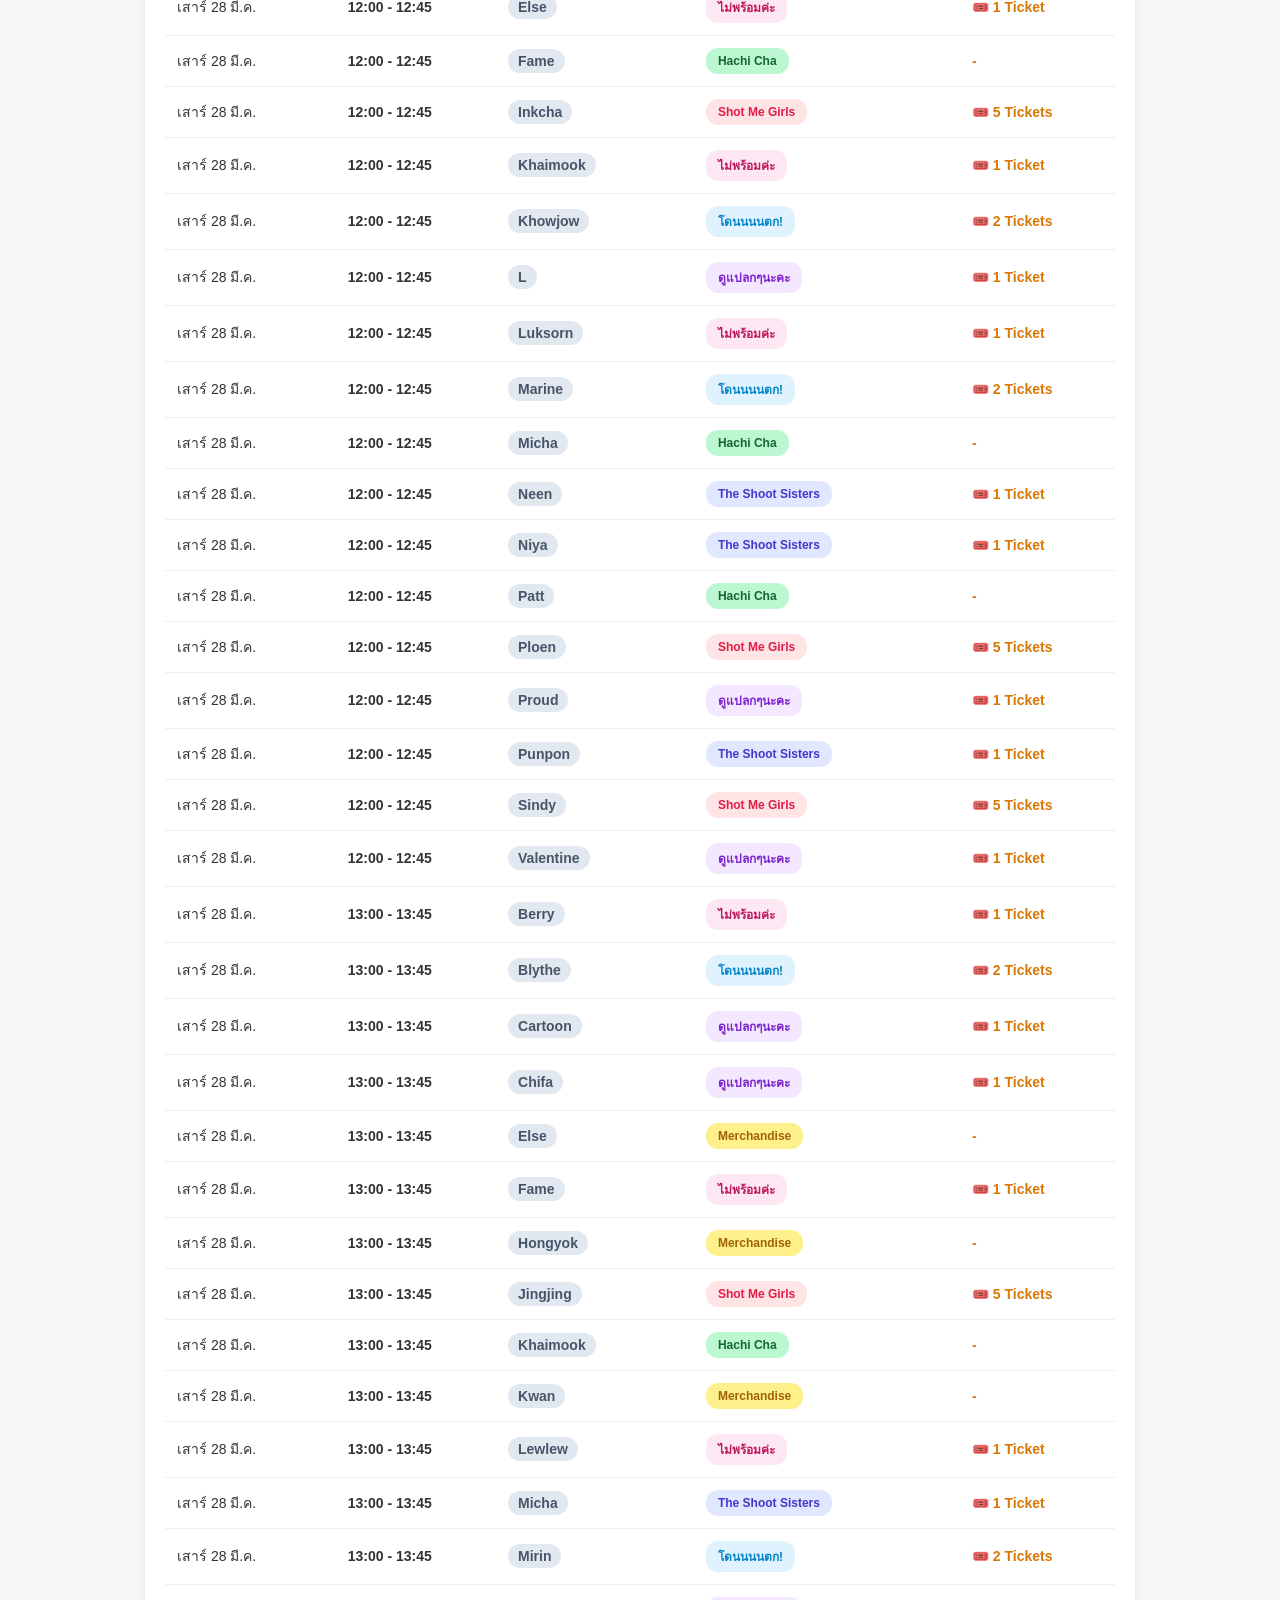
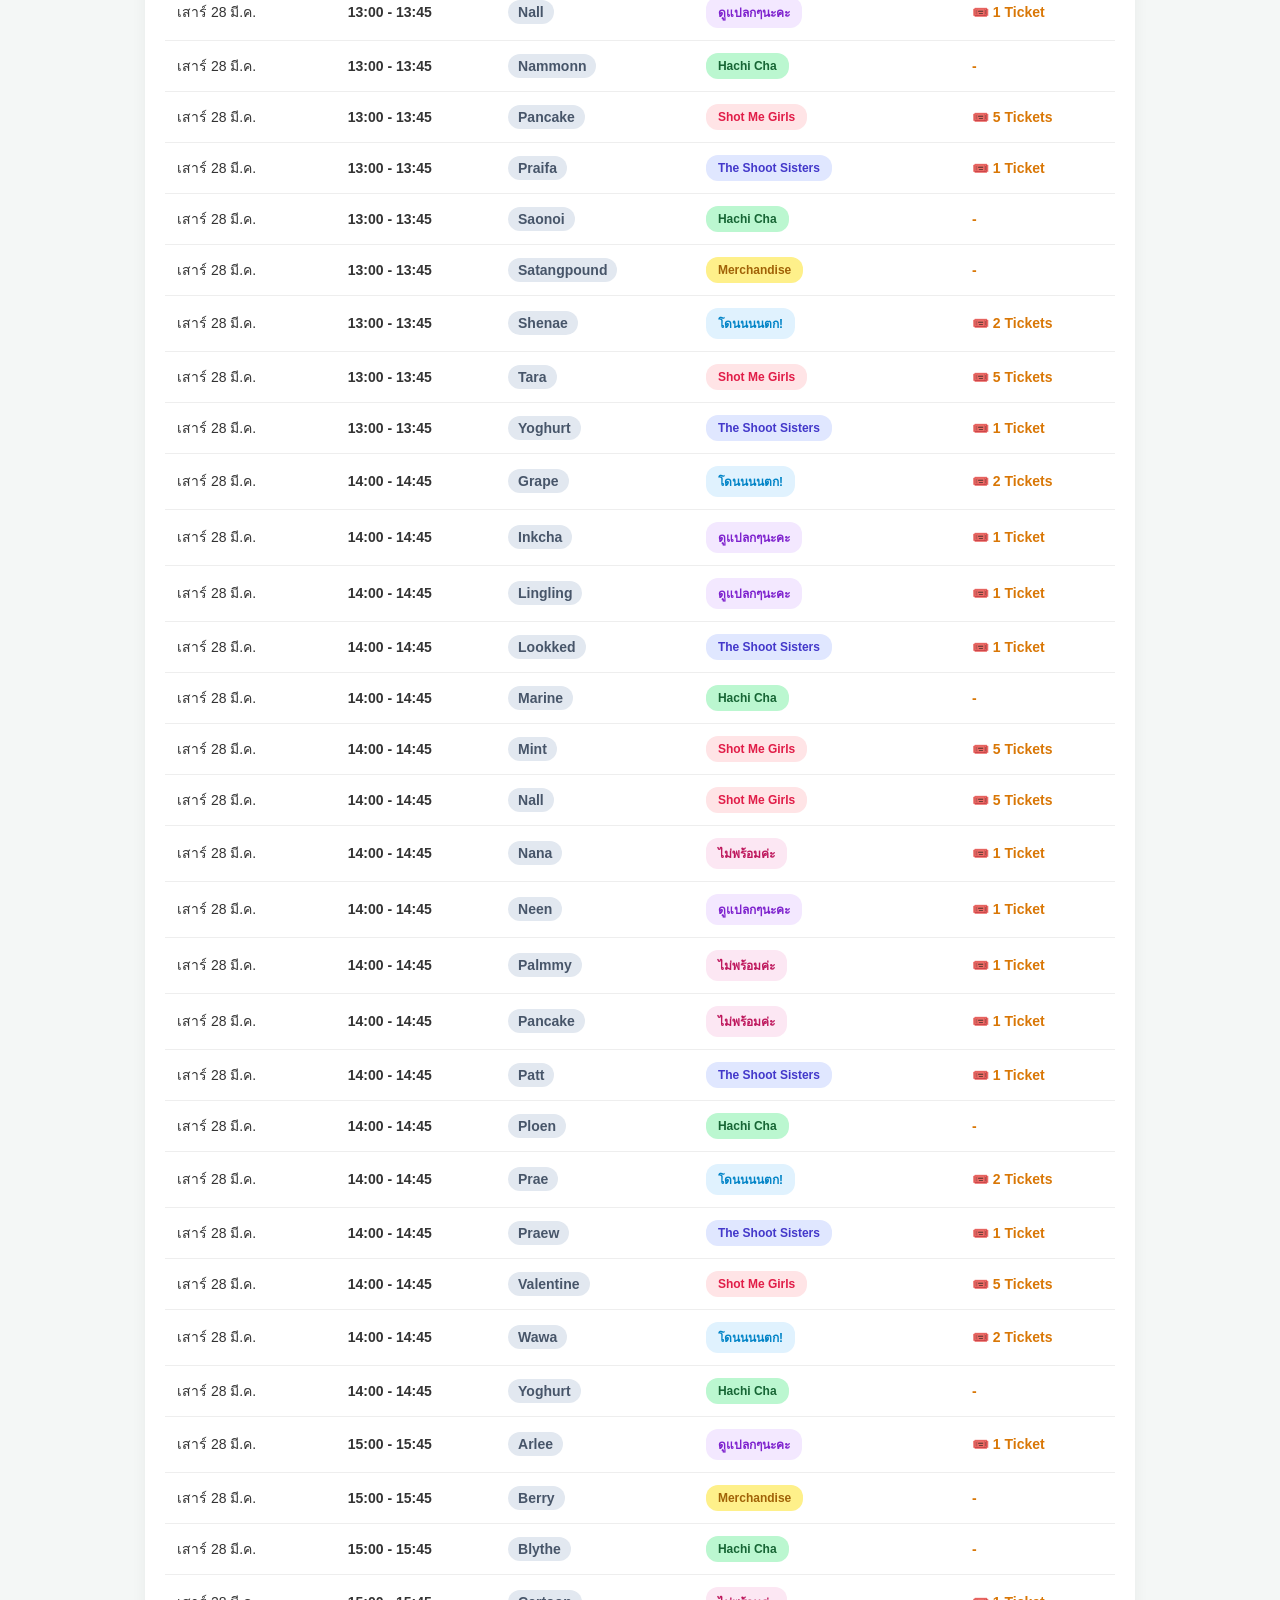
==== commit 68f9623b: "Updated readme Updated index.html to reflect the new schedule." ====
--- a/index.html
+++ b/index.html
@@ -7,115 +7,52 @@
     <style>
         body {
             font-family: -apple-system, BlinkMacSystemFont, "Segoe UI", Roboto, Helvetica, Arial, sans-serif;
-            background-color: #f4f7f6;
-            color: #333;
-            margin: 0;
-            padding: 20px;
-        }
-        .container {
-            max-width: 800px;
-            margin: 0 auto;
-            background: #fff;
-            padding: 20px;
-            border-radius: 12px;
-            box-shadow: 0 4px 15px rgba(0,0,0,0.05);
-        }
-        h1 {
-            text-align: center;
-            color: #2c3e50;
-        }
-        .filters {
-            display: flex;
-            gap: 15px;
-            margin-bottom: 20px;
-            justify-content: center;
-            flex-wrap: wrap;
-        }
-        select {
-            padding: 10px 15px;
-            font-size: 16px;
-            border-radius: 8px;
-            border: 1px solid #ddd;
-            outline: none;
-            cursor: pointer;
-            background-color: #fafafa;
-        }
-        table {
-            width: 100%;
-            border-collapse: collapse;
-            margin-top: 10px;
-        }
-        th, td {
-            padding: 12px;
-            text-align: left;
-            border-bottom: 1px solid #eee;
-        }
-        th {
-            background-color: #2c3e50;
-            color: white;
-            position: sticky;
-            top: 0;
-        }
-        tr:hover {
-            background-color: #f9f9f9;
-        }
-        
-        /* สไตล์ของป้ายชื่อเมมเบอร์ */
-        .member-badge {
-            background-color: #e2e8f0;
-            color: #475569;
-            padding: 4px 10px;
-            border-radius: 12px;
-            font-weight: bold;
-            font-size: 14px;
-            display: inline-block;
-        }
-
-        /* สไตล์ของป้ายกิจกรรม (แยกสี) */
-        .activity-badge {
-            padding: 6px 12px;
-            border-radius: 12px;
-            font-weight: bold;
-            font-size: 14px;
-            display: inline-block;
-            white-space: nowrap;
-        }
-        
-        /* กำหนดสีให้แต่ละกิจกรรม */
-        .act-shot { background-color: #ffe4e6; color: #e11d48; } /* ชมพู-แดง */
-        .act-don { background-color: #e0f2fe; color: #0284c7; } /* ฟ้า */
-        .act-mai { background-color: #fef08a; color: #a16207; } /* เหลือง */
-        .act-hachi { background-color: #dcfce7; color: #15803d; } /* เขียว */
-        .act-du { background-color: #f3e8ff; color: #7e22ce; } /* ม่วง */
-        .act-sisters { background-color: #ffedd5; color: #c2410c; } /* ส้ม */
-
+            background-color: #f4f7f6; color: #333; margin: 0; padding: 20px;
+        }
+        .container { max-width: 950px; margin: 0 auto; background: #fff; padding: 20px; border-radius: 12px; box-shadow: 0 4px 15px rgba(0,0,0,0.05); }
+        h1 { text-align: center; color: #2c3e50; }
+        .filters { display: flex; gap: 15px; margin-bottom: 20px; justify-content: center; flex-wrap: wrap; }
+        select { padding: 10px; font-size: 16px; border-radius: 8px; border: 1px solid #ddd; outline: none; background-color: #fafafa; cursor: pointer; }
+        table { width: 100%; border-collapse: collapse; margin-top: 10px; font-size: 14px; }
+        th, td { padding: 12px; text-align: left; border-bottom: 1px solid #eee; }
+        th { background-color: #2c3e50; color: white; position: sticky; top: 0; }
+        tr:hover { background-color: #f9f9f9; }
+        .member-badge { background-color: #e2e8f0; color: #475569; padding: 4px 10px; border-radius: 12px; font-weight: bold; display: inline-block; }
+        .activity-badge { padding: 6px 12px; border-radius: 12px; font-weight: bold; display: inline-block; white-space: nowrap; font-size: 12px; }
+        .price-text { font-weight: bold; color: #d97706; }
+        
+        .act-mai { background-color: #fce7f3; color: #be185d; }
+        .act-du { background-color: #f3e8ff; color: #7e22ce; }
+        .act-sisters { background-color: #e0e7ff; color: #4338ca; }
+        .act-don { background-color: #e0f2fe; color: #0284c7; }
+        .act-shot { background-color: #ffe4e6; color: #e11d48; }
+        .act-hub { background-color: #dcfce7; color: #15803d; }
+        .act-hachi { background-color: #bbf7d0; color: #166534; }
+        .act-merch { background-color: #fef08a; color: #a16207; }
     </style>
+    
 </head>
 <body>
 
 <div class="container">
-    <h1>ตารางกิจกรรม BNK48 & CGM48 Siam-Nippon Summer Fest 2026</h1>
+    <h1>BNK48 & CGM48 Siam-Nippon Summer Fest 2026 - Schedule (v2)</h1>
     
     <div class="filters">
+        <label style="display: flex; align-items: center; gap: 8px; padding: 10px; font-size: 16px; border-radius: 8px; border: 1px solid #ddd; background-color: #fafafa; cursor: pointer;">
+            <input type="checkbox" id="oshiCheck" onchange="populateFilters()">
+            💖 เฉพาะโอชิของ <a href="https://plynoi.com/" target="_blank">plynoi</a>
+        </label>
         <select id="dayFilter" onchange="renderTable()">
             <option value="all">🗓️ ทุกวัน</option>
             <option value="ศุกร์ 27 มี.ค.">ศุกร์ 27 มี.ค.</option>
             <option value="เสาร์ 28 มี.ค.">เสาร์ 28 มี.ค.</option>
             <option value="อาทิตย์ 29 มี.ค.">อาทิตย์ 29 มี.ค.</option>
         </select>
-
+        
         <select id="memberFilter" onchange="renderTable()">
             <option value="all">👩‍🎤 เมมเบอร์ทุกคน</option>
-            <option value="Hoop">Hoop</option>
-            <option value="Yoghurt">Yoghurt</option>
-            <option value="Luksorn">Luksorn</option>
-            <option value="Khowjow">Khowjow</option>
-            <option value="Jew">Jew</option>
-            <option value="Pancake">Pancake</option>
-            <option value="Emmy">Emmy</option>
-            <option value="Lingling">Lingling</option>
         </select>
-
+        
         <select id="activityFilter" onchange="renderTable()">
             <option value="all">🎪 ทุกกิจกรรม</option>
         </select>
@@ -128,144 +65,145 @@
                 <th>เวลา</th>
                 <th>เมมเบอร์</th>
                 <th>กิจกรรม</th>
+                <th>ราคา/บัตร</th>
             </tr>
         </thead>
-        <tbody id="scheduleBody">
-            </tbody>
+        <tbody id="scheduleBody"></tbody>
     </table>
 </div>
 
 <script>
-    const scheduleData = [
-        { day: "ศุกร์ 27 มี.ค.", time: "10:00 - 10:45", member: "Emmy", activity: "ดูแปลกนะคะ" },
-        { day: "ศุกร์ 27 มี.ค.", time: "10:00 - 10:45", member: "Hoop", activity: "Shot Me Girls" },
-        { day: "ศุกร์ 27 มี.ค.", time: "11:00 - 11:45", member: "Jew", activity: "โดนนนนตก!" },
-        { day: "ศุกร์ 27 มี.ค.", time: "12:00 - 12:45", member: "Emmy", activity: "Shot Me Girls" },
-        { day: "ศุกร์ 27 มี.ค.", time: "12:00 - 12:45", member: "Hoop", activity: "โดนนนนตก!" },
-        { day: "ศุกร์ 27 มี.ค.", time: "12:00 - 12:45", member: "Jew", activity: "ดูแปลกนะคะ" },
-        { day: "ศุกร์ 27 มี.ค.", time: "13:00 - 13:45", member: "Hoop", activity: "(ไม่) พร้อม ka" },
-        { day: "ศุกร์ 27 มี.ค.", time: "14:00 - 14:45", member: "Hoop", activity: "Hachi Cha" },
-        { day: "ศุกร์ 27 มี.ค.", time: "14:00 - 14:45", member: "Yoghurt", activity: "Shot Me Girls" },
-        { day: "ศุกร์ 27 มี.ค.", time: "15:00 - 15:45", member: "Hoop", activity: "โดนนนนตก!" },
-        { day: "ศุกร์ 27 มี.ค.", time: "15:00 - 15:45", member: "Lingling", activity: "โดนนนนตก!" },
-        { day: "ศุกร์ 27 มี.ค.", time: "15:00 - 15:45", member: "Luksorn", activity: "Shot Me Girls" },
-        { day: "ศุกร์ 27 มี.ค.", time: "15:00 - 15:45", member: "Yoghurt", activity: "(ไม่) พร้อม ka" },
-        { day: "ศุกร์ 27 มี.ค.", time: "16:00 - 16:45", member: "Luksorn", activity: "ดูแปลกนะคะ" },
-        { day: "ศุกร์ 27 มี.ค.", time: "17:00 - 17:45", member: "Khowjow", activity: "Shot Me Girls" },
-        { day: "ศุกร์ 27 มี.ค.", time: "17:00 - 17:45", member: "Yoghurt", activity: "โดนนนนตก!" },
-        { day: "ศุกร์ 27 มี.ค.", time: "18:00 - 18:45", member: "Jew", activity: "Shot Me Girls" },
-        { day: "ศุกร์ 27 มี.ค.", time: "18:00 - 18:45", member: "Khowjow", activity: "ดูแปลกนะคะ" },
-        { day: "ศุกร์ 27 มี.ค.", time: "18:00 - 18:45", member: "Lingling", activity: "Hachi Cha" },
-        
-        { day: "เสาร์ 28 มี.ค.", time: "10:00 - 10:45", member: "Jew", activity: "Hachi Cha" },
-        { day: "เสาร์ 28 มี.ค.", time: "10:00 - 10:45", member: "Khowjow", activity: "(ไม่) พร้อม ka" },
-        { day: "เสาร์ 28 มี.ค.", time: "11:00 - 11:45", member: "Emmy", activity: "Hachi Cha" },
-        { day: "เสาร์ 28 มี.ค.", time: "11:00 - 11:45", member: "Luksorn", activity: "The Shoot Sisters" },
-        { day: "เสาร์ 28 มี.ค.", time: "12:00 - 12:45", member: "Khowjow", activity: "โดนนนนตก!" },
-        { day: "เสาร์ 28 มี.ค.", time: "12:00 - 12:45", member: "Luksorn", activity: "(ไม่) พร้อม ka" },
-        { day: "เสาร์ 28 มี.ค.", time: "13:00 - 13:45", member: "Khowjow", activity: "Hachi Cha" },
-        { day: "เสาร์ 28 มี.ค.", time: "13:00 - 13:45", member: "Pancake", activity: "Shot Me Girls" },
-        { day: "เสาร์ 28 มี.ค.", time: "13:00 - 13:45", member: "Yoghurt", activity: "The Shoot Sisters" },
-        { day: "เสาร์ 28 มี.ค.", time: "14:00 - 14:45", member: "Lingling", activity: "ดูแปลกนะคะ" },
-        { day: "เสาร์ 28 มี.ค.", time: "14:00 - 14:45", member: "Pancake", activity: "(ไม่) พร้อม ka" },
-        { day: "เสาร์ 28 มี.ค.", time: "14:00 - 14:45", member: "Yoghurt", activity: "Hachi Cha" },
-        { day: "เสาร์ 28 มี.ค.", time: "15:00 - 15:45", member: "Hoop", activity: "Shot Me Girls" },
-        { day: "เสาร์ 28 มี.ค.", time: "15:00 - 15:45", member: "Luksorn", activity: "โดนนนนตก!" },
-        { day: "เสาร์ 28 มี.ค.", time: "15:00 - 15:45", member: "Yoghurt", activity: "Shot Me Girls" },
-        { day: "เสาร์ 28 มี.ค.", time: "16:00 - 16:45", member: "Emmy", activity: "The Shoot Sisters" },
-        { day: "เสาร์ 28 มี.ค.", time: "16:00 - 16:45", member: "Hoop", activity: "ดูแปลกนะคะ" },
-        { day: "เสาร์ 28 มี.ค.", time: "16:00 - 16:45", member: "Khowjow", activity: "Hachi Cha" },
-        { day: "เสาร์ 28 มี.ค.", time: "16:00 - 16:45", member: "Lingling", activity: "Shot Me Girls" },
-        { day: "เสาร์ 28 มี.ค.", time: "16:00 - 16:45", member: "Pancake", activity: "ดูแปลกนะคะ" },
-        { day: "เสาร์ 28 มี.ค.", time: "17:00 - 17:45", member: "Luksorn", activity: "The Shoot Sisters" },
-        { day: "เสาร์ 28 มี.ค.", time: "17:00 - 17:45", member: "Pancake", activity: "The Shoot Sisters" },
-        { day: "เสาร์ 28 มี.ค.", time: "18:00 - 18:45", member: "Emmy", activity: "โดนนนนตก!" },
-        { day: "เสาร์ 28 มี.ค.", time: "18:00 - 18:45", member: "Hoop", activity: "The Shoot Sisters" },
-        { day: "เสาร์ 28 มี.ค.", time: "18:00 - 18:45", member: "Lingling", activity: "The Shoot Sisters" },
-
-        { day: "อาทิตย์ 29 มี.ค.", time: "10:00 - 10:45", member: "Khowjow", activity: "Hachi Cha" },
-        { day: "อาทิตย์ 29 มี.ค.", time: "10:00 - 10:45", member: "Luksorn", activity: "Hachi Cha" },
-        { day: "อาทิตย์ 29 มี.ค.", time: "11:00 - 11:45", member: "Emmy", activity: "Shot Me Girls" },
-        { day: "อาทิตย์ 29 มี.ค.", time: "11:00 - 11:45", member: "Pancake", activity: "(ไม่) พร้อม ka" },
-        { day: "อาทิตย์ 29 มี.ค.", time: "12:00 - 12:45", member: "Emmy", activity: "The Shoot Sisters" },
-        { day: "อาทิตย์ 29 มี.ค.", time: "12:00 - 12:45", member: "Hoop", activity: "โดนนนนตก!" },
-        { day: "อาทิตย์ 29 มี.ค.", time: "12:00 - 12:45", member: "Luksorn", activity: "Shot Me Girls" },
-        { day: "อาทิตย์ 29 มี.ค.", time: "12:00 - 12:45", member: "Pancake", activity: "ดูแปลกนะคะ" },
-        { day: "อาทิตย์ 29 มี.ค.", time: "13:00 - 13:45", member: "Khowjow", activity: "โดนนนนตก!" },
-        { day: "อาทิตย์ 29 มี.ค.", time: "13:00 - 13:45", member: "Lingling", activity: "Shot Me Girls" },
-        { day: "อาทิตย์ 29 มี.ค.", time: "14:00 - 14:45", member: "Hoop", activity: "(ไม่) พร้อม ka" },
-        { day: "อาทิตย์ 29 มี.ค.", time: "14:00 - 14:45", member: "Luksorn", activity: "The Shoot Sisters" },
-        { day: "อาทิตย์ 29 มี.ค.", time: "14:00 - 14:45", member: "Pancake", activity: "Hachi Cha" },
-        { day: "อาทิตย์ 29 มี.ค.", time: "14:00 - 14:45", member: "Yoghurt", activity: "โดนนนนตก!" },
-        { day: "อาทิตย์ 29 มี.ค.", time: "15:00 - 15:45", member: "Emmy", activity: "โดนนนนตก!" },
-        { day: "อาทิตย์ 29 มี.ค.", time: "15:00 - 15:45", member: "Jew", activity: "The Shoot Sisters" },
-        { day: "อาทิตย์ 29 มี.ค.", time: "15:00 - 15:45", member: "Lingling", activity: "The Shoot Sisters" },
-        { day: "อาทิตย์ 29 มี.ค.", time: "15:00 - 15:45", member: "Yoghurt", activity: "(ไม่) พร้อม ka" },
-        { day: "อาทิตย์ 29 มี.ค.", time: "16:00 - 16:45", member: "Jew", activity: "Shot Me Girls" },
-        { day: "อาทิตย์ 29 มี.ค.", time: "16:00 - 16:45", member: "Khowjow", activity: "(ไม่) พร้อม ka" },
-        { day: "อาทิตย์ 29 มี.ค.", time: "16:00 - 16:45", member: "Yoghurt", activity: "ดูแปลกนะคะ" },
-        { day: "อาทิตย์ 29 มี.ค.", time: "17:00 - 17:45", member: "Pancake", activity: "Shot Me Girls" }
-    ];
-
-    // ฟังก์ชันสำหรับเลือกคลาส CSS ของสีกิจกรรม
-    function getActivityColorClass(activityName) {
-        if (activityName === "Shot Me Girls") return "act-shot";
-        if (activityName === "โดนนนนตก!") return "act-don";
-        if (activityName === "(ไม่) พร้อม ka") return "act-mai";
-        if (activityName === "Hachi Cha") return "act-hachi";
-        if (activityName === "ดูแปลกนะคะ") return "act-du";
-        if (activityName === "The Shoot Sisters") return "act-sisters";
+    const scheduleData = [{"day": "ศุกร์ 27 มี.ค.", "time": "10:00 - 10:45", "member": "Else", "activity": "โดนนนนตก!"}, {"day": "ศุกร์ 27 มี.ค.", "time": "10:00 - 10:45", "member": "Emmy", "activity": "ดูแปลกๆนะคะ"}, {"day": "ศุกร์ 27 มี.ค.", "time": "10:00 - 10:45", "member": "Galeya", "activity": "Shot Me Girls"}, {"day": "ศุกร์ 27 มี.ค.", "time": "10:00 - 10:45", "member": "Ginna", "activity": "โดนนนนตก!"}, {"day": "ศุกร์ 27 มี.ค.", "time": "10:00 - 10:45", "member": "Grape", "activity": "Hachi Cha"}, {"day": "ศุกร์ 27 มี.ค.", "time": "10:00 - 10:45", "member": "Hoop", "activity": "Shot Me Girls"}, {"day": "ศุกร์ 27 มี.ค.", "time": "10:00 - 10:45", "member": "Janry", "activity": "ดูแปลกๆนะคะ"}, {"day": "ศุกร์ 27 มี.ค.", "time": "10:00 - 10:45", "member": "Kwan", "activity": "Shot Me Girls"}, {"day": "ศุกร์ 27 มี.ค.", "time": "10:00 - 10:45", "member": "L", "activity": "Hachi Cha"}, {"day": "ศุกร์ 27 มี.ค.", "time": "10:00 - 10:45", "member": "Lewlew", "activity": "ฮับขวัญฮื้อ(ด้าย)ไหม่เจ้า?"}, {"day": "ศุกร์ 27 มี.ค.", "time": "10:00 - 10:45", "member": "Mail", "activity": "Hachi Cha"}, {"day": "ศุกร์ 27 มี.ค.", "time": "10:00 - 10:45", "member": "Mayji", "activity": "ดูแปลกๆนะคะ"}, {"day": "ศุกร์ 27 มี.ค.", "time": "10:00 - 10:45", "member": "Mint", "activity": "โดนนนนตก!"}, {"day": "ศุกร์ 27 มี.ค.", "time": "10:00 - 10:45", "member": "Namphet", "activity": "ฮับขวัญฮื้อ(ด้าย)ไหม่เจ้า?"}, {"day": "ศุกร์ 27 มี.ค.", "time": "10:00 - 10:45", "member": "Nana", "activity": "The Shoot Sisters"}, {"day": "ศุกร์ 27 มี.ค.", "time": "10:00 - 10:45", "member": "Ploen", "activity": "ไม่พร้อมค่ะ"}, {"day": "ศุกร์ 27 มี.ค.", "time": "10:00 - 10:45", "member": "Praew", "activity": "ไม่พร้อมค่ะ"}, {"day": "ศุกร์ 27 มี.ค.", "time": "10:00 - 10:45", "member": "Proud", "activity": "The Shoot Sisters"}, {"day": "ศุกร์ 27 มี.ค.", "time": "10:00 - 10:45", "member": "Satangpound", "activity": "The Shoot Sisters"}, {"day": "ศุกร์ 27 มี.ค.", "time": "10:00 - 10:45", "member": "Tara", "activity": "ฮับขวัญฮื้อ(ด้าย)ไหม่เจ้า?"}, {"day": "ศุกร์ 27 มี.ค.", "time": "10:00 - 10:45", "member": "Wawa", "activity": "ไม่พร้อมค่ะ"}, {"day": "ศุกร์ 27 มี.ค.", "time": "11:00 - 11:45", "member": "Blythe", "activity": "Shot Me Girls"}, {"day": "ศุกร์ 27 มี.ค.", "time": "11:00 - 11:45", "member": "Cartoon", "activity": "Merchandise"}, {"day": "ศุกร์ 27 มี.ค.", "time": "11:00 - 11:45", "member": "Chifa", "activity": "ฮับขวัญฮื้อ(ด้าย)ไหม่เจ้า?"}, {"day": "ศุกร์ 27 มี.ค.", "time": "11:00 - 11:45", "member": "Else", "activity": "Hachi Cha"}, {"day": "ศุกร์ 27 มี.ค.", "time": "11:00 - 11:45", "member": "Grape", "activity": "Merchandise"}, {"day": "ศุกร์ 27 มี.ค.", "time": "11:00 - 11:45", "member": "Inkcha", "activity": "ไม่พร้อมค่ะ"}, {"day": "ศุกร์ 27 มี.ค.", "time": "11:00 - 11:45", "member": "Jew", "activity": "โดนนนนตก!"}, {"day": "ศุกร์ 27 มี.ค.", "time": "11:00 - 11:45", "member": "Jingjing", "activity": "The Shoot Sisters"}, {"day": "ศุกร์ 27 มี.ค.", "time": "11:00 - 11:45", "member": "L", "activity": "ไม่พร้อมค่ะ"}, {"day": "ศุกร์ 27 มี.ค.", "time": "11:00 - 11:45", "member": "Lewlew", "activity": "Merchandise"}, {"day": "ศุกร์ 27 มี.ค.", "time": "11:00 - 11:45", "member": "Lookked", "activity": "ดูแปลกๆนะคะ"}, {"day": "ศุกร์ 27 มี.ค.", "time": "11:00 - 11:45", "member": "Mint", "activity": "ดูแปลกๆนะคะ"}, {"day": "ศุกร์ 27 มี.ค.", "time": "11:00 - 11:45", "member": "Mirin", "activity": "The Shoot Sisters"}, {"day": "ศุกร์ 27 มี.ค.", "time": "11:00 - 11:45", "member": "Nall", "activity": "โดนนนนตก!"}, {"day": "ศุกร์ 27 มี.ค.", "time": "11:00 - 11:45", "member": "Namphet", "activity": "Shot Me Girls"}, {"day": "ศุกร์ 27 มี.ค.", "time": "11:00 - 11:45", "member": "Nisha", "activity": "The Shoot Sisters"}, {"day": "ศุกร์ 27 มี.ค.", "time": "11:00 - 11:45", "member": "Niya", "activity": "โดนนนนตก!"}, {"day": "ศุกร์ 27 มี.ค.", "time": "11:00 - 11:45", "member": "Palmmy", "activity": "Hachi Cha"}, {"day": "ศุกร์ 27 มี.ค.", "time": "11:00 - 11:45", "member": "Patt", "activity": "ดูแปลกๆนะคะ"}, {"day": "ศุกร์ 27 มี.ค.", "time": "11:00 - 11:45", "member": "Prae", "activity": "ไม่พร้อมค่ะ"}, {"day": "ศุกร์ 27 มี.ค.", "time": "11:00 - 11:45", "member": "Praew", "activity": "Shot Me Girls"}, {"day": "ศุกร์ 27 มี.ค.", "time": "11:00 - 11:45", "member": "Punpon", "activity": "ฮับขวัญฮื้อ(ด้าย)ไหม่เจ้า?"}, {"day": "ศุกร์ 27 มี.ค.", "time": "11:00 - 11:45", "member": "Sindy", "activity": "Hachi Cha"}, {"day": "ศุกร์ 27 มี.ค.", "time": "11:00 - 11:45", "member": "Tara", "activity": "Merchandise"}, {"day": "ศุกร์ 27 มี.ค.", "time": "12:00 - 12:45", "member": "Cartoon", "activity": "ไม่พร้อมค่ะ"}, {"day": "ศุกร์ 27 มี.ค.", "time": "12:00 - 12:45", "member": "Chifa", "activity": "Shot Me Girls"}, {"day": "ศุกร์ 27 มี.ค.", "time": "12:00 - 12:45", "member": "Emmy", "activity": "Shot Me Girls"}, {"day": "ศุกร์ 27 มี.ค.", "time": "12:00 - 12:45", "member": "Fame", "activity": "The Shoot Sisters"}, {"day": "ศุกร์ 27 มี.ค.", "time": "12:00 - 12:45", "member": "Galeya", "activity": "ดูแปลกๆนะคะ"}, {"day": "ศุกร์ 27 มี.ค.", "time": "12:00 - 12:45", "member": "Hoop", "activity": "โดนนนนตก!"}, {"day": "ศุกร์ 27 มี.ค.", "time": "12:00 - 12:45", "member": "Janry", "activity": "โดนนนนตก!"}, {"day": "ศุกร์ 27 มี.ค.", "time": "12:00 - 12:45", "member": "Jew", "activity": "ดูแปลกๆนะคะ"}, {"day": "ศุกร์ 27 มี.ค.", "time": "12:00 - 12:45", "member": "Kwan", "activity": "โดนนนนตก!"}, {"day": "ศุกร์ 27 มี.ค.", "time": "12:00 - 12:45", "member": "Mayji", "activity": "Shot Me Girls"}, {"day": "ศุกร์ 27 มี.ค.", "time": "12:00 - 12:45", "member": "Namphet", "activity": "Hachi Cha"}, {"day": "ศุกร์ 27 มี.ค.", "time": "12:00 - 12:45", "member": "Ploen", "activity": "The Shoot Sisters"}, {"day": "ศุกร์ 27 มี.ค.", "time": "12:00 - 12:45", "member": "Prae", "activity": "ดูแปลกๆนะคะ"}, {"day": "ศุกร์ 27 มี.ค.", "time": "12:00 - 12:45", "member": "Praifa", "activity": "Hachi Cha"}, {"day": "ศุกร์ 27 มี.ค.", "time": "12:00 - 12:45", "member": "Rose", "activity": "The Shoot Sisters"}, {"day": "ศุกร์ 27 มี.ค.", "time": "12:00 - 12:45", "member": "Shenae", "activity": "ไม่พร้อมค่ะ"}, {"day": "ศุกร์ 27 มี.ค.", "time": "12:00 - 12:45", "member": "Valentine", "activity": "ไม่พร้อมค่ะ"}, {"day": "ศุกร์ 27 มี.ค.", "time": "12:00 - 12:45", "member": "Wawa", "activity": "Hachi Cha"}, {"day": "ศุกร์ 27 มี.ค.", "time": "13:00 - 13:45", "member": "Berry", "activity": "Shot Me Girls"}, {"day": "ศุกร์ 27 มี.ค.", "time": "13:00 - 13:45", "member": "Chifa", "activity": "Merchandise"}, {"day": "ศุกร์ 27 มี.ค.", "time": "13:00 - 13:45", "member": "Fame", "activity": "โดนนนนตก!"}, {"day": "ศุกร์ 27 มี.ค.", "time": "13:00 - 13:45", "member": "Ginna", "activity": "Hachi Cha"}, {"day": "ศุกร์ 27 มี.ค.", "time": "13:00 - 13:45", "member": "Hoop", "activity": "ไม่พร้อมค่ะ"}, {"day": "ศุกร์ 27 มี.ค.", "time": "13:00 - 13:45", "member": "Inkcha", "activity": "ดูแปลกๆนะคะ"}, {"day": "ศุกร์ 27 มี.ค.", "time": "13:00 - 13:45", "member": "Janry", "activity": "Shot Me Girls"}, {"day": "ศุกร์ 27 มี.ค.", "time": "13:00 - 13:45", "member": "L", "activity": "The Shoot Sisters"}, {"day": "ศุกร์ 27 มี.ค.", "time": "13:00 - 13:45", "member": "Lewlew", "activity": "Shot Me Girls"}, {"day": "ศุกร์ 27 มี.ค.", "time": "13:00 - 13:45", "member": "Lookked", "activity": "Hachi Cha"}, {"day": "ศุกร์ 27 มี.ค.", "time": "13:00 - 13:45", "member": "Mayji", "activity": "Merchandise"}, {"day": "ศุกร์ 27 มี.ค.", "time": "13:00 - 13:45", "member": "Micha", "activity": "ดูแปลกๆนะคะ"}, {"day": "ศุกร์ 27 มี.ค.", "time": "13:00 - 13:45", "member": "Monet", "activity": "The Shoot Sisters"}, {"day": "ศุกร์ 27 มี.ค.", "time": "13:00 - 13:45", "member": "Namphet", "activity": "Merchandise"}, {"day": "ศุกร์ 27 มี.ค.", "time": "13:00 - 13:45", "member": "Nana", "activity": "Hachi Cha"}, {"day": "ศุกร์ 27 มี.ค.", "time": "13:00 - 13:45", "member": "Neen", "activity": "ไม่พร้อมค่ะ"}, {"day": "ศุกร์ 27 มี.ค.", "time": "13:00 - 13:45", "member": "Palmmy", "activity": "โดนนนนตก!"}, {"day": "ศุกร์ 27 มี.ค.", "time": "13:00 - 13:45", "member": "Ploen", "activity": "โดนนนนตก!"}, {"day": "ศุกร์ 27 มี.ค.", "time": "13:00 - 13:45", "member": "Proud", "activity": "ไม่พร้อมค่ะ"}, {"day": "ศุกร์ 27 มี.ค.", "time": "13:00 - 13:45", "member": "Punpon", "activity": "Merchandise"}, {"day": "ศุกร์ 27 มี.ค.", "time": "13:00 - 13:45", "member": "Tara", "activity": "ดูแปลกๆนะคะ"}, {"day": "ศุกร์ 27 มี.ค.", "time": "13:00 - 13:45", "member": "Valentine", "activity": "The Shoot Sisters"}, {"day": "ศุกร์ 27 มี.ค.", "time": "14:00 - 14:45", "member": "Arlee", "activity": "The Shoot Sisters"}, {"day": "ศุกร์ 27 มี.ค.", "time": "14:00 - 14:45", "member": "Berry", "activity": "Hachi Cha"}, {"day": "ศุกร์ 27 มี.ค.", "time": "14:00 - 14:45", "member": "Cartoon", "activity": "Hachi Cha"}, {"day": "ศุกร์ 27 มี.ค.", "time": "14:00 - 14:45", "member": "Else", "activity": "Shot Me Girls"}, {"day": "ศุกร์ 27 มี.ค.", "time": "14:00 - 14:45", "member": "Emmy", "activity": "โดนนนนตก!"}, {"day": "ศุกร์ 27 มี.ค.", "time": "14:00 - 14:45", "member": "Galeya", "activity": "The Shoot Sisters"}, {"day": "ศุกร์ 27 มี.ค.", "time": "14:00 - 14:45", "member": "Grape", "activity": "ดูแปลกๆนะคะ"}, {"day": "ศุกร์ 27 มี.ค.", "time": "14:00 - 14:45", "member": "Hoop", "activity": "Hachi Cha"}, {"day": "ศุกร์ 27 มี.ค.", "time": "14:00 - 14:45", "member": "Jew", "activity": "The Shoot Sisters"}, {"day": "ศุกร์ 27 มี.ค.", "time": "14:00 - 14:45", "member": "Mail", "activity": "ดูแปลกๆนะคะ"}, {"day": "ศุกร์ 27 มี.ค.", "time": "14:00 - 14:45", "member": "Mayji", "activity": "ไม่พร้อมค่ะ"}, {"day": "ศุกร์ 27 มี.ค.", "time": "14:00 - 14:45", "member": "Micha", "activity": "โดนนนนตก!"}, {"day": "ศุกร์ 27 มี.ค.", "time": "14:00 - 14:45", "member": "Mirin", "activity": "ดูแปลกๆนะคะ"}, {"day": "ศุกร์ 27 มี.ค.", "time": "14:00 - 14:45", "member": "Monet", "activity": "Shot Me Girls"}, {"day": "ศุกร์ 27 มี.ค.", "time": "14:00 - 14:45", "member": "Rose", "activity": "ไม่พร้อมค่ะ"}, {"day": "ศุกร์ 27 มี.ค.", "time": "14:00 - 14:45", "member": "Saonoi", "activity": "ไม่พร้อมค่ะ"}, {"day": "ศุกร์ 27 มี.ค.", "time": "14:00 - 14:45", "member": "Satangpound", "activity": "โดนนนนตก!"}, {"day": "ศุกร์ 27 มี.ค.", "time": "14:00 - 14:45", "member": "Yoghurt", "activity": "Shot Me Girls"}, {"day": "ศุกร์ 27 มี.ค.", "time": "15:00 - 15:45", "member": "Arlee", "activity": "Hachi Cha"}, {"day": "ศุกร์ 27 มี.ค.", "time": "15:00 - 15:45", "member": "Berry", "activity": "ดูแปลกๆนะคะ"}, {"day": "ศุกร์ 27 มี.ค.", "time": "15:00 - 15:45", "member": "Blythe", "activity": "The Shoot Sisters"}, {"day": "ศุกร์ 27 มี.ค.", "time": "15:00 - 15:45", "member": "Cartoon", "activity": "The Shoot Sisters"}, {"day": "ศุกร์ 27 มี.ค.", "time": "15:00 - 15:45", "member": "Galeya", "activity": "Hachi Cha"}, {"day": "ศุกร์ 27 มี.ค.", "time": "15:00 - 15:45", "member": "Grape", "activity": "The Shoot Sisters"}, {"day": "ศุกร์ 27 มี.ค.", "time": "15:00 - 15:45", "member": "Hongyok", "activity": "Shot Me Girls"}, {"day": "ศุกร์ 27 มี.ค.", "time": "15:00 - 15:45", "member": "Hoop", "activity": "โดนนนนตก!"}, {"day": "ศุกร์ 27 มี.ค.", "time": "15:00 - 15:45", "member": "Inkcha", "activity": "Merchandise"}, {"day": "ศุกร์ 27 มี.ค.", "time": "15:00 - 15:45", "member": "Jingjing", "activity": "Shot Me Girls"}, {"day": "ศุกร์ 27 มี.ค.", "time": "15:00 - 15:45", "member": "Khowjow", "activity": "Merchandise"}, {"day": "ศุกร์ 27 มี.ค.", "time": "15:00 - 15:45", "member": "Lewlew", "activity": "ฮับขวัญฮื้อ(ด้าย)ไหม่เจ้า?"}, {"day": "ศุกร์ 27 มี.ค.", "time": "15:00 - 15:45", "member": "Lingling", "activity": "โดนนนนตก!"}, {"day": "ศุกร์ 27 มี.ค.", "time": "15:00 - 15:45", "member": "Luksorn", "activity": "Shot Me Girls"}, {"day": "ศุกร์ 27 มี.ค.", "time": "15:00 - 15:45", "member": "Mail", "activity": "Merchandise"}, {"day": "ศุกร์ 27 มี.ค.", "time": "15:00 - 15:45", "member": "Micha", "activity": "ไม่พร้อมค่ะ"}, {"day": "ศุกร์ 27 มี.ค.", "time": "15:00 - 15:45", "member": "Nammonn", "activity": "ดูแปลกๆนะคะ"}, {"day": "ศุกร์ 27 มี.ค.", "time": "15:00 - 15:45", "member": "Nisha", "activity": "ไม่พร้อมค่ะ"}, {"day": "ศุกร์ 27 มี.ค.", "time": "15:00 - 15:45", "member": "Niya", "activity": "Hachi Cha"}, {"day": "ศุกร์ 27 มี.ค.", "time": "15:00 - 15:45", "member": "Proud", "activity": "โดนนนนตก!"}, {"day": "ศุกร์ 27 มี.ค.", "time": "15:00 - 15:45", "member": "Punpon", "activity": "ฮับขวัญฮื้อ(ด้าย)ไหม่เจ้า?"}, {"day": "ศุกร์ 27 มี.ค.", "time": "15:00 - 15:45", "member": "Rose", "activity": "Merchandise"}, {"day": "ศุกร์ 27 มี.ค.", "time": "15:00 - 15:45", "member": "Shenae", "activity": "ดูแปลกๆนะคะ"}, {"day": "ศุกร์ 27 มี.ค.", "time": "15:00 - 15:45", "member": "Yoghurt", "activity": "ไม่พร้อมค่ะ"}, {"day": "ศุกร์ 27 มี.ค.", "time": "16:00 - 16:45", "member": "Blythe", "activity": "ไม่พร้อมค่ะ"}, {"day": "ศุกร์ 27 มี.ค.", "time": "16:00 - 16:45", "member": "Chifa", "activity": "ฮับขวัญฮื้อ(ด้าย)ไหม่เจ้า?"}, {"day": "ศุกร์ 27 มี.ค.", "time": "16:00 - 16:45", "member": "Else", "activity": "ดูแปลกๆนะคะ"}, {"day": "ศุกร์ 27 มี.ค.", "time": "16:00 - 16:45", "member": "Inkcha", "activity": "The Shoot Sisters"}, {"day": "ศุกร์ 27 มี.ค.", "time": "16:00 - 16:45", "member": "Kwan", "activity": "Hachi Cha"}, {"day": "ศุกร์ 27 มี.ค.", "time": "16:00 - 16:45", "member": "Luksorn", "activity": "ดูแปลกๆนะคะ"}, {"day": "ศุกร์ 27 มี.ค.", "time": "16:00 - 16:45", "member": "Mail", "activity": "The Shoot Sisters"}, {"day": "ศุกร์ 27 มี.ค.", "time": "16:00 - 16:45", "member": "Mayji", "activity": "โดนนนนตก!"}, {"day": "ศุกร์ 27 มี.ค.", "time": "16:00 - 16:45", "member": "Mint", "activity": "The Shoot Sisters"}, {"day": "ศุกร์ 27 มี.ค.", "time": "16:00 - 16:45", "member": "Monet", "activity": "Hachi Cha"}, {"day": "ศุกร์ 27 มี.ค.", "time": "16:00 - 16:45", "member": "Nammonn", "activity": "โดนนนนตก!"}, {"day": "ศุกร์ 27 มี.ค.", "time": "16:00 - 16:45", "member": "Namphet", "activity": "ฮับขวัญฮื้อ(ด้าย)ไหม่เจ้า?"}, {"day": "ศุกร์ 27 มี.ค.", "time": "16:00 - 16:45", "member": "Neen", "activity": "Shot Me Girls"}, {"day": "ศุกร์ 27 มี.ค.", "time": "16:00 - 16:45", "member": "Niya", "activity": "ดูแปลกๆนะคะ"}, {"day": "ศุกร์ 27 มี.ค.", "time": "16:00 - 16:45", "member": "Patt", "activity": "ไม่พร้อมค่ะ"}, {"day": "ศุกร์ 27 มี.ค.", "time": "16:00 - 16:45", "member": "Praew", "activity": "Hachi Cha"}, {"day": "ศุกร์ 27 มี.ค.", "time": "16:00 - 16:45", "member": "Praifa", "activity": "ไม่พร้อมค่ะ"}, {"day": "ศุกร์ 27 มี.ค.", "time": "16:00 - 16:45", "member": "Proud", "activity": "Shot Me Girls"}, {"day": "ศุกร์ 27 มี.ค.", "time": "16:00 - 16:45", "member": "Saonoi", "activity": "Shot Me Girls"}, {"day": "ศุกร์ 27 มี.ค.", "time": "16:00 - 16:45", "member": "Tara", "activity": "ฮับขวัญฮื้อ(ด้าย)ไหม่เจ้า?"}, {"day": "ศุกร์ 27 มี.ค.", "time": "16:00 - 16:45", "member": "Valentine", "activity": "โดนนนนตก!"}, {"day": "ศุกร์ 27 มี.ค.", "time": "17:00 - 17:45", "member": "Ginna", "activity": "Shot Me Girls"}, {"day": "ศุกร์ 27 มี.ค.", "time": "17:00 - 17:45", "member": "Hongyok", "activity": "The Shoot Sisters"}, {"day": "ศุกร์ 27 มี.ค.", "time": "17:00 - 17:45", "member": "Janry", "activity": "ไม่พร้อมค่ะ"}, {"day": "ศุกร์ 27 มี.ค.", "time": "17:00 - 17:45", "member": "Jingjing", "activity": "ดูแปลกๆนะคะ"}, {"day": "ศุกร์ 27 มี.ค.", "time": "17:00 - 17:45", "member": "Khowjow", "activity": "Shot Me Girls"}, {"day": "ศุกร์ 27 มี.ค.", "time": "17:00 - 17:45", "member": "Lewlew", "activity": "The Shoot Sisters"}, {"day": "ศุกร์ 27 มี.ค.", "time": "17:00 - 17:45", "member": "Lookked", "activity": "ไม่พร้อมค่ะ"}, {"day": "ศุกร์ 27 มี.ค.", "time": "17:00 - 17:45", "member": "Luksorn", "activity": "Merchandise"}, {"day": "ศุกร์ 27 มี.ค.", "time": "17:00 - 17:45", "member": "Mail", "activity": "ไม่พร้อมค่ะ"}, {"day": "ศุกร์ 27 มี.ค.", "time": "17:00 - 17:45", "member": "Marine", "activity": "Hachi Cha"}, {"day": "ศุกร์ 27 มี.ค.", "time": "17:00 - 17:45", "member": "Mint", "activity": "Merchandise"}, {"day": "ศุกร์ 27 มี.ค.", "time": "17:00 - 17:45", "member": "Mirin", "activity": "Merchandise"}, {"day": "ศุกร์ 27 มี.ค.", "time": "17:00 - 17:45", "member": "Nana", "activity": "Shot Me Girls"}, {"day": "ศุกร์ 27 มี.ค.", "time": "17:00 - 17:45", "member": "Neen", "activity": "Hachi Cha"}, {"day": "ศุกร์ 27 มี.ค.", "time": "17:00 - 17:45", "member": "Palmmy", "activity": "ดูแปลกๆนะคะ"}, {"day": "ศุกร์ 27 มี.ค.", "time": "17:00 - 17:45", "member": "Patt", "activity": "โดนนนนตก!"}, {"day": "ศุกร์ 27 มี.ค.", "time": "17:00 - 17:45", "member": "Ploen", "activity": "โดนนนนตก!"}, {"day": "ศุกร์ 27 มี.ค.", "time": "17:00 - 17:45", "member": "Praew", "activity": "Merchandise"}, {"day": "ศุกร์ 27 มี.ค.", "time": "17:00 - 17:45", "member": "Punpon", "activity": "Hachi Cha"}, {"day": "ศุกร์ 27 มี.ค.", "time": "17:00 - 17:45", "member": "Sindy", "activity": "ดูแปลกๆนะคะ"}, {"day": "ศุกร์ 27 มี.ค.", "time": "17:00 - 17:45", "member": "Wawa", "activity": "The Shoot Sisters"}, {"day": "ศุกร์ 27 มี.ค.", "time": "17:00 - 17:45", "member": "Yoghurt", "activity": "โดนนนนตก!"}, {"day": "ศุกร์ 27 มี.ค.", "time": "18:00 - 18:45", "member": "Arlee", "activity": "ไม่พร้อมค่ะ"}, {"day": "ศุกร์ 27 มี.ค.", "time": "18:00 - 18:45", "member": "Chifa", "activity": "Hachi Cha"}, {"day": "ศุกร์ 27 มี.ค.", "time": "18:00 - 18:45", "member": "Hongyok", "activity": "Hachi Cha"}, {"day": "ศุกร์ 27 มี.ค.", "time": "18:00 - 18:45", "member": "Jew", "activity": "Shot Me Girls"}, {"day": "ศุกร์ 27 มี.ค.", "time": "18:00 - 18:45", "member": "Khowjow", "activity": "ดูแปลกๆนะคะ"}, {"day": "ศุกร์ 27 มี.ค.", "time": "18:00 - 18:45", "member": "Lingling", "activity": "Hachi Cha"}, {"day": "ศุกร์ 27 มี.ค.", "time": "18:00 - 18:45", "member": "Monet", "activity": "The Shoot Sisters"}, {"day": "ศุกร์ 27 มี.ค.", "time": "18:00 - 18:45", "member": "Nall", "activity": "ไม่พร้อมค่ะ"}, {"day": "ศุกร์ 27 มี.ค.", "time": "18:00 - 18:45", "member": "Nammonn", "activity": "ไม่พร้อมค่ะ"}, {"day": "ศุกร์ 27 มี.ค.", "time": "18:00 - 18:45", "member": "Nisha", "activity": "โดนนนนตก!"}, {"day": "ศุกร์ 27 มี.ค.", "time": "18:00 - 18:45", "member": "Prae", "activity": "Shot Me Girls"}, {"day": "ศุกร์ 27 มี.ค.", "time": "18:00 - 18:45", "member": "Praifa", "activity": "โดนนนนตก!"}, {"day": "ศุกร์ 27 มี.ค.", "time": "18:00 - 18:45", "member": "Rose", "activity": "ดูแปลกๆนะคะ"}, {"day": "ศุกร์ 27 มี.ค.", "time": "18:00 - 18:45", "member": "Saonoi", "activity": "The Shoot Sisters"}, {"day": "ศุกร์ 27 มี.ค.", "time": "18:00 - 18:45", "member": "Satangpound", "activity": "ดูแปลกๆนะคะ"}, {"day": "ศุกร์ 27 มี.ค.", "time": "18:00 - 18:45", "member": "Shenae", "activity": "Shot Me Girls"}, {"day": "ศุกร์ 27 มี.ค.", "time": "18:00 - 18:45", "member": "Sindy", "activity": "โดนนนนตก!"}, {"day": "ศุกร์ 27 มี.ค.", "time": "18:00 - 18:45", "member": "Tara", "activity": "The Shoot Sisters"}, {"day": "เสาร์ 28 มี.ค.", "time": "10:00 - 10:45", "member": "Arlee", "activity": "Hachi Cha"}, {"day": "เสาร์ 28 มี.ค.", "time": "10:00 - 10:45", "member": "Cartoon", "activity": "Shot Me Girls"}, {"day": "เสาร์ 28 มี.ค.", "time": "10:00 - 10:45", "member": "Jew", "activity": "Hachi Cha"}, {"day": "เสาร์ 28 มี.ค.", "time": "10:00 - 10:45", "member": "Jingjing", "activity": "ไม่พร้อมค่ะ"}, {"day": "เสาร์ 28 มี.ค.", "time": "10:00 - 10:45", "member": "Khowjow", "activity": "ไม่พร้อมค่ะ"}, {"day": "เสาร์ 28 มี.ค.", "time": "10:00 - 10:45", "member": "L", "activity": "The Shoot Sisters"}, {"day": "เสาร์ 28 มี.ค.", "time": "10:00 - 10:45", "member": "Lewlew", "activity": "ฮับขวัญฮื้อ(ด้าย)ไหม่เจ้า?"}, {"day": "เสาร์ 28 มี.ค.", "time": "10:00 - 10:45", "member": "Lingling", "activity": "ไม่พร้อมค่ะ"}, {"day": "เสาร์ 28 มี.ค.", "time": "10:00 - 10:45", "member": "Lookked", "activity": "Shot Me Girls"}, {"day": "เสาร์ 28 มี.ค.", "time": "10:00 - 10:45", "member": "Micha", "activity": "โดนนนนตก!"}, {"day": "เสาร์ 28 มี.ค.", "time": "10:00 - 10:45", "member": "Nall", "activity": "ดูแปลกๆนะคะ"}, {"day": "เสาร์ 28 มี.ค.", "time": "10:00 - 10:45", "member": "Nisha", "activity": "ดูแปลกๆนะคะ"}, {"day": "เสาร์ 28 มี.ค.", "time": "10:00 - 10:45", "member": "Patt", "activity": "โดนนนนตก!"}, {"day": "เสาร์ 28 มี.ค.", "time": "10:00 - 10:45", "member": "Prae", "activity": "The Shoot Sisters"}, {"day": "เสาร์ 28 มี.ค.", "time": "10:00 - 10:45", "member": "Praifa", "activity": "Shot Me Girls"}, {"day": "เสาร์ 28 มี.ค.", "time": "10:00 - 10:45", "member": "Punpon", "activity": "ฮับขวัญฮื้อ(ด้าย)ไหม่เจ้า?"}, {"day": "เสาร์ 28 มี.ค.", "time": "10:00 - 10:45", "member": "Rose", "activity": "Hachi Cha"}, {"day": "เสาร์ 28 มี.ค.", "time": "10:00 - 10:45", "member": "Shenae", "activity": "The Shoot Sisters"}, {"day": "เสาร์ 28 มี.ค.", "time": "10:00 - 10:45", "member": "Sindy", "activity": "โดนนนนตก!"}, {"day": "เสาร์ 28 มี.ค.", "time": "10:00 - 10:45", "member": "Valentine", "activity": "ดูแปลกๆนะคะ"}, {"day": "เสาร์ 28 มี.ค.", "time": "11:00 - 11:45", "member": "Blythe", "activity": "ดูแปลกๆนะคะ"}, {"day": "เสาร์ 28 มี.ค.", "time": "11:00 - 11:45", "member": "Chifa", "activity": "ฮับขวัญฮื้อ(ด้าย)ไหม่เจ้า?"}, {"day": "เสาร์ 28 มี.ค.", "time": "11:00 - 11:45", "member": "Emmy", "activity": "Hachi Cha"}, {"day": "เสาร์ 28 มี.ค.", "time": "11:00 - 11:45", "member": "Fame", "activity": "Shot Me Girls"}, {"day": "เสาร์ 28 มี.ค.", "time": "11:00 - 11:45", "member": "Grape", "activity": "ดูแปลกๆนะคะ"}, {"day": "เสาร์ 28 มี.ค.", "time": "11:00 - 11:45", "member": "Hongyok", "activity": "โดนนนนตก!"}, {"day": "เสาร์ 28 มี.ค.", "time": "11:00 - 11:45", "member": "Janry", "activity": "Hachi Cha"}, {"day": "เสาร์ 28 มี.ค.", "time": "11:00 - 11:45", "member": "Khaimook", "activity": "The Shoot Sisters"}, {"day": "เสาร์ 28 มี.ค.", "time": "11:00 - 11:45", "member": "Kwan", "activity": "ไม่พร้อมค่ะ"}, {"day": "เสาร์ 28 มี.ค.", "time": "11:00 - 11:45", "member": "L", "activity": "Shot Me Girls"}, {"day": "เสาร์ 28 มี.ค.", "time": "11:00 - 11:45", "member": "Lingling", "activity": "Merchandise"}, {"day": "เสาร์ 28 มี.ค.", "time": "11:00 - 11:45", "member": "Luksorn", "activity": "The Shoot Sisters"}, {"day": "เสาร์ 28 มี.ค.", "time": "11:00 - 11:45", "member": "Mail", "activity": "ดูแปลกๆนะคะ"}, {"day": "เสาร์ 28 มี.ค.", "time": "11:00 - 11:45", "member": "Mint", "activity": "ไม่พร้อมค่ะ"}, {"day": "เสาร์ 28 มี.ค.", "time": "11:00 - 11:45", "member": "Mirin", "activity": "Hachi Cha"}, {"day": "เสาร์ 28 มี.ค.", "time": "11:00 - 11:45", "member": "Nall", "activity": "Merchandise"}, {"day": "เสาร์ 28 มี.ค.", "time": "11:00 - 11:45", "member": "Namphet", "activity": "ฮับขวัญฮื้อ(ด้าย)ไหม่เจ้า?"}, {"day": "เสาร์ 28 มี.ค.", "time": "11:00 - 11:45", "member": "Nana", "activity": "The Shoot Sisters"}, {"day": "เสาร์ 28 มี.ค.", "time": "11:00 - 11:45", "member": "Palmmy", "activity": "Merchandise"}, {"day": "เสาร์ 28 มี.ค.", "time": "11:00 - 11:45", "member": "Prae", "activity": "Merchandise"}, {"day": "เสาร์ 28 มี.ค.", "time": "11:00 - 11:45", "member": "Praew", "activity": "โดนนนนตก!"}, {"day": "เสาร์ 28 มี.ค.", "time": "11:00 - 11:45", "member": "Proud", "activity": "โดนนนนตก!"}, {"day": "เสาร์ 28 มี.ค.", "time": "11:00 - 11:45", "member": "Satangpound", "activity": "Shot Me Girls"}, {"day": "เสาร์ 28 มี.ค.", "time": "11:00 - 11:45", "member": "Tara", "activity": "ฮับขวัญฮื้อ(ด้าย)ไหม่เจ้า?"}, {"day": "เสาร์ 28 มี.ค.", "time": "11:00 - 11:45", "member": "Wawa", "activity": "ไม่พร้อมค่ะ"}, {"day": "เสาร์ 28 มี.ค.", "time": "12:00 - 12:45", "member": "Berry", "activity": "โดนนนนตก!"}, {"day": "เสาร์ 28 มี.ค.", "time": "12:00 - 12:45", "member": "Else", "activity": "ไม่พร้อมค่ะ"}, {"day": "เสาร์ 28 มี.ค.", "time": "12:00 - 12:45", "member": "Fame", "activity": "Hachi Cha"}, {"day": "เสาร์ 28 มี.ค.", "time": "12:00 - 12:45", "member": "Inkcha", "activity": "Shot Me Girls"}, {"day": "เสาร์ 28 มี.ค.", "time": "12:00 - 12:45", "member": "Khaimook", "activity": "ไม่พร้อมค่ะ"}, {"day": "เสาร์ 28 มี.ค.", "time": "12:00 - 12:45", "member": "Khowjow", "activity": "โดนนนนตก!"}, {"day": "เสาร์ 28 มี.ค.", "time": "12:00 - 12:45", "member": "L", "activity": "ดูแปลกๆนะคะ"}, {"day": "เสาร์ 28 มี.ค.", "time": "12:00 - 12:45", "member": "Luksorn", "activity": "ไม่พร้อมค่ะ"}, {"day": "เสาร์ 28 มี.ค.", "time": "12:00 - 12:45", "member": "Marine", "activity": "โดนนนนตก!"}, {"day": "เสาร์ 28 มี.ค.", "time": "12:00 - 12:45", "member": "Micha", "activity": "Hachi Cha"}, {"day": "เสาร์ 28 มี.ค.", "time": "12:00 - 12:45", "member": "Neen", "activity": "The Shoot Sisters"}, {"day": "เสาร์ 28 มี.ค.", "time": "12:00 - 12:45", "member": "Niya", "activity": "The Shoot Sisters"}, {"day": "เสาร์ 28 มี.ค.", "time": "12:00 - 12:45", "member": "Patt", "activity": "Hachi Cha"}, {"day": "เสาร์ 28 มี.ค.", "time": "12:00 - 12:45", "member": "Ploen", "activity": "Shot Me Girls"}, {"day": "เสาร์ 28 มี.ค.", "time": "12:00 - 12:45", "member": "Proud", "activity": "ดูแปลกๆนะคะ"}, {"day": "เสาร์ 28 มี.ค.", "time": "12:00 - 12:45", "member": "Punpon", "activity": "The Shoot Sisters"}, {"day": "เสาร์ 28 มี.ค.", "time": "12:00 - 12:45", "member": "Sindy", "activity": "Shot Me Girls"}, {"day": "เสาร์ 28 มี.ค.", "time": "12:00 - 12:45", "member": "Valentine", "activity": "ดูแปลกๆนะคะ"}, {"day": "เสาร์ 28 มี.ค.", "time": "13:00 - 13:45", "member": "Berry", "activity": "ไม่พร้อมค่ะ"}, {"day": "เสาร์ 28 มี.ค.", "time": "13:00 - 13:45", "member": "Blythe", "activity": "โดนนนนตก!"}, {"day": "เสาร์ 28 มี.ค.", "time": "13:00 - 13:45", "member": "Cartoon", "activity": "ดูแปลกๆนะคะ"}, {"day": "เสาร์ 28 มี.ค.", "time": "13:00 - 13:45", "member": "Chifa", "activity": "ดูแปลกๆนะคะ"}, {"day": "เสาร์ 28 มี.ค.", "time": "13:00 - 13:45", "member": "Else", "activity": "Merchandise"}, {"day": "เสาร์ 28 มี.ค.", "time": "13:00 - 13:45", "member": "Fame", "activity": "ไม่พร้อมค่ะ"}, {"day": "เสาร์ 28 มี.ค.", "time": "13:00 - 13:45", "member": "Hongyok", "activity": "Merchandise"}, {"day": "เสาร์ 28 มี.ค.", "time": "13:00 - 13:45", "member": "Jingjing", "activity": "Shot Me Girls"}, {"day": "เสาร์ 28 มี.ค.", "time": "13:00 - 13:45", "member": "Khaimook", "activity": "Hachi Cha"}, {"day": "เสาร์ 28 มี.ค.", "time": "13:00 - 13:45", "member": "Kwan", "activity": "Merchandise"}, {"day": "เสาร์ 28 มี.ค.", "time": "13:00 - 13:45", "member": "Lewlew", "activity": "ไม่พร้อมค่ะ"}, {"day": "เสาร์ 28 มี.ค.", "time": "13:00 - 13:45", "member": "Micha", "activity": "The Shoot Sisters"}, {"day": "เสาร์ 28 มี.ค.", "time": "13:00 - 13:45", "member": "Mirin", "activity": "โดนนนนตก!"}, {"day": "เสาร์ 28 มี.ค.", "time": "13:00 - 13:45", "member": "Nall", "activity": "ดูแปลกๆนะคะ"}, {"day": "เสาร์ 28 มี.ค.", "time": "13:00 - 13:45", "member": "Nammonn", "activity": "Hachi Cha"}, {"day": "เสาร์ 28 มี.ค.", "time": "13:00 - 13:45", "member": "Pancake", "activity": "Shot Me Girls"}, {"day": "เสาร์ 28 มี.ค.", "time": "13:00 - 13:45", "member": "Praifa", "activity": "The Shoot Sisters"}, {"day": "เสาร์ 28 มี.ค.", "time": "13:00 - 13:45", "member": "Saonoi", "activity": "Hachi Cha"}, {"day": "เสาร์ 28 มี.ค.", "time": "13:00 - 13:45", "member": "Satangpound", "activity": "Merchandise"}, {"day": "เสาร์ 28 มี.ค.", "time": "13:00 - 13:45", "member": "Shenae", "activity": "โดนนนนตก!"}, {"day": "เสาร์ 28 มี.ค.", "time": "13:00 - 13:45", "member": "Tara", "activity": "Shot Me Girls"}, {"day": "เสาร์ 28 มี.ค.", "time": "13:00 - 13:45", "member": "Yoghurt", "activity": "The Shoot Sisters"}, {"day": "เสาร์ 28 มี.ค.", "time": "14:00 - 14:45", "member": "Grape", "activity": "โดนนนนตก!"}, {"day": "เสาร์ 28 มี.ค.", "time": "14:00 - 14:45", "member": "Inkcha", "activity": "ดูแปลกๆนะคะ"}, {"day": "เสาร์ 28 มี.ค.", "time": "14:00 - 14:45", "member": "Lingling", "activity": "ดูแปลกๆนะคะ"}, {"day": "เสาร์ 28 มี.ค.", "time": "14:00 - 14:45", "member": "Lookked", "activity": "The Shoot Sisters"}, {"day": "เสาร์ 28 มี.ค.", "time": "14:00 - 14:45", "member": "Marine", "activity": "Hachi Cha"}, {"day": "เสาร์ 28 มี.ค.", "time": "14:00 - 14:45", "member": "Mint", "activity": "Shot Me Girls"}, {"day": "เสาร์ 28 มี.ค.", "time": "14:00 - 14:45", "member": "Nall", "activity": "Shot Me Girls"}, {"day": "เสาร์ 28 มี.ค.", "time": "14:00 - 14:45", "member": "Nana", "activity": "ไม่พร้อมค่ะ"}, {"day": "เสาร์ 28 มี.ค.", "time": "14:00 - 14:45", "member": "Neen", "activity": "ดูแปลกๆนะคะ"}, {"day": "เสาร์ 28 มี.ค.", "time": "14:00 - 14:45", "member": "Palmmy", "activity": "ไม่พร้อมค่ะ"}, {"day": "เสาร์ 28 มี.ค.", "time": "14:00 - 14:45", "member": "Pancake", "activity": "ไม่พร้อมค่ะ"}, {"day": "เสาร์ 28 มี.ค.", "time": "14:00 - 14:45", "member": "Patt", "activity": "The Shoot Sisters"}, {"day": "เสาร์ 28 มี.ค.", "time": "14:00 - 14:45", "member": "Ploen", "activity": "Hachi Cha"}, {"day": "เสาร์ 28 มี.ค.", "time": "14:00 - 14:45", "member": "Prae", "activity": "โดนนนนตก!"}, {"day": "เสาร์ 28 มี.ค.", "time": "14:00 - 14:45", "member": "Praew", "activity": "The Shoot Sisters"}, {"day": "เสาร์ 28 มี.ค.", "time": "14:00 - 14:45", "member": "Valentine", "activity": "Shot Me Girls"}, {"day": "เสาร์ 28 มี.ค.", "time": "14:00 - 14:45", "member": "Wawa", "activity": "โดนนนนตก!"}, {"day": "เสาร์ 28 มี.ค.", "time": "14:00 - 14:45", "member": "Yoghurt", "activity": "Hachi Cha"}, {"day": "เสาร์ 28 มี.ค.", "time": "15:00 - 15:45", "member": "Arlee", "activity": "ดูแปลกๆนะคะ"}, {"day": "เสาร์ 28 มี.ค.", "time": "15:00 - 15:45", "member": "Berry", "activity": "Merchandise"}, {"day": "เสาร์ 28 มี.ค.", "time": "15:00 - 15:45", "member": "Blythe", "activity": "Hachi Cha"}, {"day": "เสาร์ 28 มี.ค.", "time": "15:00 - 15:45", "member": "Cartoon", "activity": "ไม่พร้อมค่ะ"}, {"day": "เสาร์ 28 มี.ค.", "time": "15:00 - 15:45", "member": "Chifa", "activity": "ฮับขวัญฮื้อ(ด้าย)ไหม่เจ้า?"}, {"day": "เสาร์ 28 มี.ค.", "time": "15:00 - 15:45", "member": "Else", "activity": "โดนนนนตก!"}, {"day": "เสาร์ 28 มี.ค.", "time": "15:00 - 15:45", "member": "Galeya", "activity": "Merchandise"}, {"day": "เสาร์ 28 มี.ค.", "time": "15:00 - 15:45", "member": "Ginna", "activity": "The Shoot Sisters"}, {"day": "เสาร์ 28 มี.ค.", "time": "15:00 - 15:45", "member": "Hoop", "activity": "Shot Me Girls"}, {"day": "เสาร์ 28 มี.ค.", "time": "15:00 - 15:45", "member": "Jew", "activity": "ดูแปลกๆนะคะ"}, {"day": "เสาร์ 28 มี.ค.", "time": "15:00 - 15:45", "member": "Khowjow", "activity": "โดนนนนตก!"}, {"day": "เสาร์ 28 มี.ค.", "time": "15:00 - 15:45", "member": "Kwan", "activity": "ดูแปลกๆนะคะ"}, {"day": "เสาร์ 28 มี.ค.", "time": "15:00 - 15:45", "member": "Luksorn", "activity": "โดนนนนตก!"}, {"day": "เสาร์ 28 มี.ค.", "time": "15:00 - 15:45", "member": "Mail", "activity": "ไม่พร้อมค่ะ"}, {"day": "เสาร์ 28 มี.ค.", "time": "15:00 - 15:45", "member": "Mirin", "activity": "ไม่พร้อมค่ะ"}, {"day": "เสาร์ 28 มี.ค.", "time": "15:00 - 15:45", "member": "Nall", "activity": "The Shoot Sisters"}, {"day": "เสาร์ 28 มี.ค.", "time": "15:00 - 15:45", "member": "Nammonn", "activity": "The Shoot Sisters"}, {"day": "เสาร์ 28 มี.ค.", "time": "15:00 - 15:45", "member": "Namphet", "activity": "ฮับขวัญฮื้อ(ด้าย)ไหม่เจ้า?"}, {"day": "เสาร์ 28 มี.ค.", "time": "15:00 - 15:45", "member": "Nisha", "activity": "Shot Me Girls"}, {"day": "เสาร์ 28 มี.ค.", "time": "15:00 - 15:45", "member": "Praifa", "activity": "Merchandise"}, {"day": "เสาร์ 28 มี.ค.", "time": "15:00 - 15:45", "member": "Satangpound", "activity": "Hachi Cha"}, {"day": "เสาร์ 28 มี.ค.", "time": "15:00 - 15:45", "member": "Shenae", "activity": "Hachi Cha"}, {"day": "เสาร์ 28 มี.ค.", "time": "15:00 - 15:45", "member": "Tara", "activity": "ฮับขวัญฮื้อ(ด้าย)ไหม่เจ้า?"}, {"day": "เสาร์ 28 มี.ค.", "time": "15:00 - 15:45", "member": "Valentine", "activity": "Merchandise"}, {"day": "เสาร์ 28 มี.ค.", "time": "15:00 - 15:45", "member": "Yoghurt", "activity": "Shot Me Girls"}, {"day": "เสาร์ 28 มี.ค.", "time": "16:00 - 16:45", "member": "Arlee", "activity": "Shot Me Girls"}, {"day": "เสาร์ 28 มี.ค.", "time": "16:00 - 16:45", "member": "Berry", "activity": "The Shoot Sisters"}, {"day": "เสาร์ 28 มี.ค.", "time": "16:00 - 16:45", "member": "Emmy", "activity": "The Shoot Sisters"}, {"day": "เสาร์ 28 มี.ค.", "time": "16:00 - 16:45", "member": "Hoop", "activity": "ดูแปลกๆนะคะ"}, {"day": "เสาร์ 28 มี.ค.", "time": "16:00 - 16:45", "member": "Janry", "activity": "The Shoot Sisters"}, {"day": "เสาร์ 28 มี.ค.", "time": "16:00 - 16:45", "member": "Khowjow", "activity": "Hachi Cha"}, {"day": "เสาร์ 28 มี.ค.", "time": "16:00 - 16:45", "member": "Lewlew", "activity": "ฮับขวัญฮื้อ(ด้าย)ไหม่เจ้า?"}, {"day": "เสาร์ 28 มี.ค.", "time": "16:00 - 16:45", "member": "Lingling", "activity": "Shot Me Girls"}, {"day": "เสาร์ 28 มี.ค.", "time": "16:00 - 16:45", "member": "Lookked", "activity": "โดนนนนตก!"}, {"day": "เสาร์ 28 มี.ค.", "time": "16:00 - 16:45", "member": "Nammonn", "activity": "Shot Me Girls"}, {"day": "เสาร์ 28 มี.ค.", "time": "16:00 - 16:45", "member": "Nana", "activity": "ดูแปลกๆนะคะ"}, {"day": "เสาร์ 28 มี.ค.", "time": "16:00 - 16:45", "member": "Neen", "activity": "ไม่พร้อมค่ะ"}, {"day": "เสาร์ 28 มี.ค.", "time": "16:00 - 16:45", "member": "Pancake", "activity": "ดูแปลกๆนะคะ"}, {"day": "เสาร์ 28 มี.ค.", "time": "16:00 - 16:45", "member": "Praew", "activity": "ไม่พร้อมค่ะ"}, {"day": "เสาร์ 28 มี.ค.", "time": "16:00 - 16:45", "member": "Punpon", "activity": "ฮับขวัญฮื้อ(ด้าย)ไหม่เจ้า?"}, {"day": "เสาร์ 28 มี.ค.", "time": "16:00 - 16:45", "member": "Rose", "activity": "โดนนนนตก!"}, {"day": "เสาร์ 28 มี.ค.", "time": "16:00 - 16:45", "member": "Saonoi", "activity": "โดนนนนตก!"}, {"day": "เสาร์ 28 มี.ค.", "time": "16:00 - 16:45", "member": "Satangpound", "activity": "ไม่พร้อมค่ะ"}, {"day": "เสาร์ 28 มี.ค.", "time": "16:00 - 16:45", "member": "Sindy", "activity": "Hachi Cha"}, {"day": "เสาร์ 28 มี.ค.", "time": "16:00 - 16:45", "member": "Wawa", "activity": "Hachi Cha"}, {"day": "เสาร์ 28 มี.ค.", "time": "17:00 - 17:45", "member": "Galeya", "activity": "ไม่พร้อมค่ะ"}, {"day": "เสาร์ 28 มี.ค.", "time": "17:00 - 17:45", "member": "Ginna", "activity": "ดูแปลกๆนะคะ"}, {"day": "เสาร์ 28 มี.ค.", "time": "17:00 - 17:45", "member": "Grape", "activity": "The Shoot Sisters"}, {"day": "เสาร์ 28 มี.ค.", "time": "17:00 - 17:45", "member": "Inkcha", "activity": "โดนนนนตก!"}, {"day": "เสาร์ 28 มี.ค.", "time": "17:00 - 17:45", "member": "Janry", "activity": "Shot Me Girls"}, {"day": "เสาร์ 28 มี.ค.", "time": "17:00 - 17:45", "member": "Jew", "activity": "ไม่พร้อมค่ะ"}, {"day": "เสาร์ 28 มี.ค.", "time": "17:00 - 17:45", "member": "Khaimook", "activity": "Merchandise"}, {"day": "เสาร์ 28 มี.ค.", "time": "17:00 - 17:45", "member": "Luksorn", "activity": "The Shoot Sisters"}, {"day": "เสาร์ 28 มี.ค.", "time": "17:00 - 17:45", "member": "Marine", "activity": "ดูแปลกๆนะคะ"}, {"day": "เสาร์ 28 มี.ค.", "time": "17:00 - 17:45", "member": "Nall", "activity": "ไม่พร้อมค่ะ"}, {"day": "เสาร์ 28 มี.ค.", "time": "17:00 - 17:45", "member": "Namphet", "activity": "โดนนนนตก!"}, {"day": "เสาร์ 28 มี.ค.", "time": "17:00 - 17:45", "member": "Neen", "activity": "Merchandise"}, {"day": "เสาร์ 28 มี.ค.", "time": "17:00 - 17:45", "member": "Nisha", "activity": "Hachi Cha"}, {"day": "เสาร์ 28 มี.ค.", "time": "17:00 - 17:45", "member": "Niya", "activity": "Shot Me Girls"}, {"day": "เสาร์ 28 มี.ค.", "time": "17:00 - 17:45", "member": "Palmmy", "activity": "โดนนนนตก!"}, {"day": "เสาร์ 28 มี.ค.", "time": "17:00 - 17:45", "member": "Pancake", "activity": "The Shoot Sisters"}, {"day": "เสาร์ 28 มี.ค.", "time": "17:00 - 17:45", "member": "Prae", "activity": "Hachi Cha"}, {"day": "เสาร์ 28 มี.ค.", "time": "17:00 - 17:45", "member": "Praifa", "activity": "ดูแปลกๆนะคะ"}, {"day": "เสาร์ 28 มี.ค.", "time": "17:00 - 17:45", "member": "Proud", "activity": "Merchandise"}, {"day": "เสาร์ 28 มี.ค.", "time": "17:00 - 17:45", "member": "Punpon", "activity": "Shot Me Girls"}, {"day": "เสาร์ 28 มี.ค.", "time": "17:00 - 17:45", "member": "Shenae", "activity": "Merchandise"}, {"day": "เสาร์ 28 มี.ค.", "time": "17:00 - 17:45", "member": "Valentine", "activity": "Hachi Cha"}, {"day": "เสาร์ 28 มี.ค.", "time": "18:00 - 18:45", "member": "Blythe", "activity": "Shot Me Girls"}, {"day": "เสาร์ 28 มี.ค.", "time": "18:00 - 18:45", "member": "Chifa", "activity": "โดนนนนตก!"}, {"day": "เสาร์ 28 มี.ค.", "time": "18:00 - 18:45", "member": "Else", "activity": "ดูแปลกๆนะคะ"}, {"day": "เสาร์ 28 มี.ค.", "time": "18:00 - 18:45", "member": "Emmy", "activity": "โดนนนนตก!"}, {"day": "เสาร์ 28 มี.ค.", "time": "18:00 - 18:45", "member": "Galeya", "activity": "โดนนนนตก!"}, {"day": "เสาร์ 28 มี.ค.", "time": "18:00 - 18:45", "member": "Hongyok", "activity": "ดูแปลกๆนะคะ"}, {"day": "เสาร์ 28 มี.ค.", "time": "18:00 - 18:45", "member": "Hoop", "activity": "The Shoot Sisters"}, {"day": "เสาร์ 28 มี.ค.", "time": "18:00 - 18:45", "member": "Jingjing", "activity": "Hachi Cha"}, {"day": "เสาร์ 28 มี.ค.", "time": "18:00 - 18:45", "member": "Kwan", "activity": "Shot Me Girls"}, {"day": "เสาร์ 28 มี.ค.", "time": "18:00 - 18:45", "member": "Lingling", "activity": "The Shoot Sisters"}, {"day": "เสาร์ 28 มี.ค.", "time": "18:00 - 18:45", "member": "Nall", "activity": "Hachi Cha"}, {"day": "เสาร์ 28 มี.ค.", "time": "18:00 - 18:45", "member": "Palmmy", "activity": "The Shoot Sisters"}, {"day": "เสาร์ 28 มี.ค.", "time": "18:00 - 18:45", "member": "Ploen", "activity": "ดูแปลกๆนะคะ"}, {"day": "เสาร์ 28 มี.ค.", "time": "18:00 - 18:45", "member": "Praew", "activity": "Shot Me Girls"}, {"day": "เสาร์ 28 มี.ค.", "time": "18:00 - 18:45", "member": "Punpon", "activity": "ไม่พร้อมค่ะ"}, {"day": "เสาร์ 28 มี.ค.", "time": "18:00 - 18:45", "member": "Rose", "activity": "ไม่พร้อมค่ะ"}, {"day": "เสาร์ 28 มี.ค.", "time": "18:00 - 18:45", "member": "Saonoi", "activity": "ไม่พร้อมค่ะ"}, {"day": "เสาร์ 28 มี.ค.", "time": "18:00 - 18:45", "member": "Tara", "activity": "Hachi Cha"}, {"day": "อาทิตย์ 29 มี.ค.", "time": "10:00 - 10:45", "member": "Chifa", "activity": "ฮับขวัญฮื้อ(ด้าย)ไหม่เจ้า?"}, {"day": "อาทิตย์ 29 มี.ค.", "time": "10:00 - 10:45", "member": "Else", "activity": "The Shoot Sisters"}, {"day": "อาทิตย์ 29 มี.ค.", "time": "10:00 - 10:45", "member": "Emmy", "activity": "ไม่พร้อมค่ะ"}, {"day": "อาทิตย์ 29 มี.ค.", "time": "10:00 - 10:45", "member": "Galeya", "activity": "ดูแปลกๆนะคะ"}, {"day": "อาทิตย์ 29 มี.ค.", "time": "10:00 - 10:45", "member": "Grape", "activity": "Shot Me Girls"}, {"day": "อาทิตย์ 29 มี.ค.", "time": "10:00 - 10:45", "member": "Hongyok", "activity": "ไม่พร้อมค่ะ"}, {"day": "อาทิตย์ 29 มี.ค.", "time": "10:00 - 10:45", "member": "Janry", "activity": "The Shoot Sisters"}, {"day": "อาทิตย์ 29 มี.ค.", "time": "10:00 - 10:45", "member": "Jingjing", "activity": "โดนนนนตก!"}, {"day": "อาทิตย์ 29 มี.ค.", "time": "10:00 - 10:45", "member": "Khowjow", "activity": "Hachi Cha"}, {"day": "อาทิตย์ 29 มี.ค.", "time": "10:00 - 10:45", "member": "L", "activity": "โดนนนนตก!"}, {"day": "อาทิตย์ 29 มี.ค.", "time": "10:00 - 10:45", "member": "Lewlew", "activity": "ฮับขวัญฮื้อ(ด้าย)ไหม่เจ้า?"}, {"day": "อาทิตย์ 29 มี.ค.", "time": "10:00 - 10:45", "member": "Luksorn", "activity": "Hachi Cha"}, {"day": "อาทิตย์ 29 มี.ค.", "time": "10:00 - 10:45", "member": "Mail", "activity": "Shot Me Girls"}, {"day": "อาทิตย์ 29 มี.ค.", "time": "10:00 - 10:45", "member": "Marine", "activity": "The Shoot Sisters"}, {"day": "อาทิตย์ 29 มี.ค.", "time": "10:00 - 10:45", "member": "Mayji", "activity": "ดูแปลกๆนะคะ"}, {"day": "อาทิตย์ 29 มี.ค.", "time": "10:00 - 10:45", "member": "Mint", "activity": "Hachi Cha"}, {"day": "อาทิตย์ 29 มี.ค.", "time": "10:00 - 10:45", "member": "Mirin", "activity": "Shot Me Girls"}, {"day": "อาทิตย์ 29 มี.ค.", "time": "10:00 - 10:45", "member": "Namphet", "activity": "ฮับขวัญฮื้อ(ด้าย)ไหม่เจ้า?"}, {"day": "อาทิตย์ 29 มี.ค.", "time": "10:00 - 10:45", "member": "Nisha", "activity": "โดนนนนตก!"}, {"day": "อาทิตย์ 29 มี.ค.", "time": "10:00 - 10:45", "member": "Niya", "activity": "ดูแปลกๆนะคะ"}, {"day": "อาทิตย์ 29 มี.ค.", "time": "10:00 - 10:45", "member": "Praew", "activity": "ไม่พร้อมค่ะ"}, {"day": "อาทิตย์ 29 มี.ค.", "time": "11:00 - 11:45", "member": "Blythe", "activity": "ไม่พร้อมค่ะ"}, {"day": "อาทิตย์ 29 มี.ค.", "time": "11:00 - 11:45", "member": "Chifa", "activity": "Merchandise"}, {"day": "อาทิตย์ 29 มี.ค.", "time": "11:00 - 11:45", "member": "Emmy", "activity": "Shot Me Girls"}, {"day": "อาทิตย์ 29 มี.ค.", "time": "11:00 - 11:45", "member": "Ginna", "activity": "โดนนนนตก!"}, {"day": "อาทิตย์ 29 มี.ค.", "time": "11:00 - 11:45", "member": "Grape", "activity": "ไม่พร้อมค่ะ"}, {"day": "อาทิตย์ 29 มี.ค.", "time": "11:00 - 11:45", "member": "Janry", "activity": "Hachi Cha"}, {"day": "อาทิตย์ 29 มี.ค.", "time": "11:00 - 11:45", "member": "Khaimook", "activity": "ดูแปลกๆนะคะ"}, {"day": "อาทิตย์ 29 มี.ค.", "time": "11:00 - 11:45", "member": "L", "activity": "The Shoot Sisters"}, {"day": "อาทิตย์ 29 มี.ค.", "time": "11:00 - 11:45", "member": "Lewlew", "activity": "Merchandise"}, {"day": "อาทิตย์ 29 มี.ค.", "time": "11:00 - 11:45", "member": "Lookked", "activity": "Hachi Cha"}, {"day": "อาทิตย์ 29 มี.ค.", "time": "11:00 - 11:45", "member": "Mayji", "activity": "โดนนนนตก!"}, {"day": "อาทิตย์ 29 มี.ค.", "time": "11:00 - 11:45", "member": "Micha", "activity": "ดูแปลกๆนะคะ"}, {"day": "อาทิตย์ 29 มี.ค.", "time": "11:00 - 11:45", "member": "Mint", "activity": "โดนนนนตก!"}, {"day": "อาทิตย์ 29 มี.ค.", "time": "11:00 - 11:45", "member": "Monet", "activity": "Hachi Cha"}, {"day": "อาทิตย์ 29 มี.ค.", "time": "11:00 - 11:45", "member": "Namphet", "activity": "The Shoot Sisters"}, {"day": "อาทิตย์ 29 มี.ค.", "time": "11:00 - 11:45", "member": "Nana", "activity": "Merchandise"}, {"day": "อาทิตย์ 29 มี.ค.", "time": "11:00 - 11:45", "member": "Nisha", "activity": "Merchandise"}, {"day": "อาทิตย์ 29 มี.ค.", "time": "11:00 - 11:45", "member": "Palmmy", "activity": "The Shoot Sisters"}, {"day": "อาทิตย์ 29 มี.ค.", "time": "11:00 - 11:45", "member": "Pancake", "activity": "ไม่พร้อมค่ะ"}, {"day": "อาทิตย์ 29 มี.ค.", "time": "11:00 - 11:45", "member": "Patt", "activity": "Shot Me Girls"}, {"day": "อาทิตย์ 29 มี.ค.", "time": "11:00 - 11:45", "member": "Punpon", "activity": "ฮับขวัญฮื้อ(ด้าย)ไหม่เจ้า?"}, {"day": "อาทิตย์ 29 มี.ค.", "time": "11:00 - 11:45", "member": "Rose", "activity": "Shot Me Girls"}, {"day": "อาทิตย์ 29 มี.ค.", "time": "11:00 - 11:45", "member": "Saonoi", "activity": "ดูแปลกๆนะคะ"}, {"day": "อาทิตย์ 29 มี.ค.", "time": "11:00 - 11:45", "member": "Tara", "activity": "ฮับขวัญฮื้อ(ด้าย)ไหม่เจ้า?"}, {"day": "อาทิตย์ 29 มี.ค.", "time": "12:00 - 12:45", "member": "Arlee", "activity": "ไม่พร้อมค่ะ"}, {"day": "อาทิตย์ 29 มี.ค.", "time": "12:00 - 12:45", "member": "Else", "activity": "Hachi Cha"}, {"day": "อาทิตย์ 29 มี.ค.", "time": "12:00 - 12:45", "member": "Emmy", "activity": "The Shoot Sisters"}, {"day": "อาทิตย์ 29 มี.ค.", "time": "12:00 - 12:45", "member": "Galeya", "activity": "Shot Me Girls"}, {"day": "อาทิตย์ 29 มี.ค.", "time": "12:00 - 12:45", "member": "Ginna", "activity": "Hachi Cha"}, {"day": "อาทิตย์ 29 มี.ค.", "time": "12:00 - 12:45", "member": "Hongyok", "activity": "Hachi Cha"}, {"day": "อาทิตย์ 29 มี.ค.", "time": "12:00 - 12:45", "member": "Jingjing", "activity": "ดูแปลกๆนะคะ"}, {"day": "อาทิตย์ 29 มี.ค.", "time": "12:00 - 12:45", "member": "Kwan", "activity": "โดนนนนตก!"}, {"day": "อาทิตย์ 29 มี.ค.", "time": "12:00 - 12:45", "member": "Luksorn", "activity": "Shot Me Girls"}, {"day": "อาทิตย์ 29 มี.ค.", "time": "12:00 - 12:45", "member": "Marine", "activity": "ดูแปลกๆนะคะ"}, {"day": "อาทิตย์ 29 มี.ค.", "time": "12:00 - 12:45", "member": "Mint", "activity": "ไม่พร้อมค่ะ"}, {"day": "อาทิตย์ 29 มี.ค.", "time": "12:00 - 12:45", "member": "Nana", "activity": "Shot Me Girls"}, {"day": "อาทิตย์ 29 มี.ค.", "time": "12:00 - 12:45", "member": "Neen", "activity": "โดนนนนตก!"}, {"day": "อาทิตย์ 29 มี.ค.", "time": "12:00 - 12:45", "member": "Pancake", "activity": "โดนนนนตก!"}, {"day": "อาทิตย์ 29 มี.ค.", "time": "12:00 - 12:45", "member": "Praifa", "activity": "ดูแปลกๆนะคะ"}, {"day": "อาทิตย์ 29 มี.ค.", "time": "12:00 - 12:45", "member": "Proud", "activity": "ไม่พร้อมค่ะ"}, {"day": "อาทิตย์ 29 มี.ค.", "time": "12:00 - 12:45", "member": "Shenae", "activity": "The Shoot Sisters"}, {"day": "อาทิตย์ 29 มี.ค.", "time": "12:00 - 12:45", "member": "Sindy", "activity": "The Shoot Sisters"}, {"day": "อาทิตย์ 29 มี.ค.", "time": "13:00 - 13:45", "member": "Arlee", "activity": "โดนนนนตก!"}, {"day": "อาทิตย์ 29 มี.ค.", "time": "13:00 - 13:45", "member": "Fame", "activity": "Merchandise"}, {"day": "อาทิตย์ 29 มี.ค.", "time": "13:00 - 13:45", "member": "Hoop", "activity": "ดูแปลกๆนะคะ"}, {"day": "อาทิตย์ 29 มี.ค.", "time": "13:00 - 13:45", "member": "Khaimook", "activity": "Hachi Cha"}, {"day": "อาทิตย์ 29 มี.ค.", "time": "13:00 - 13:45", "member": "Khowjow", "activity": "The Shoot Sisters"}, {"day": "อาทิตย์ 29 มี.ค.", "time": "13:00 - 13:45", "member": "Lewlew", "activity": "ดูแปลกๆนะคะ"}, {"day": "อาทิตย์ 29 มี.ค.", "time": "13:00 - 13:45", "member": "Lingling", "activity": "Shot Me Girls"}, {"day": "อาทิตย์ 29 มี.ค.", "time": "13:00 - 13:45", "member": "Lookked", "activity": "โดนนนนตก!"}, {"day": "อาทิตย์ 29 มี.ค.", "time": "13:00 - 13:45", "member": "Marine", "activity": "โดนนนนตก!"}, {"day": "อาทิตย์ 29 มี.ค.", "time": "13:00 - 13:45", "member": "Micha", "activity": "Shot Me Girls"}, {"day": "อาทิตย์ 29 มี.ค.", "time": "13:00 - 13:45", "member": "Monet", "activity": "ไม่พร้อมค่ะ"}, {"day": "อาทิตย์ 29 มี.ค.", "time": "13:00 - 13:45", "member": "Nammonn", "activity": "ไม่พร้อมค่ะ"}, {"day": "อาทิตย์ 29 มี.ค.", "time": "13:00 - 13:45", "member": "Namphet", "activity": "Merchandise"}, {"day": "อาทิตย์ 29 มี.ค.", "time": "13:00 - 13:45", "member": "Niya", "activity": "ดูแปลกๆนะคะ"}, {"day": "อาทิตย์ 29 มี.ค.", "time": "13:00 - 13:45", "member": "Palmmy", "activity": "Shot Me Girls"}, {"day": "อาทิตย์ 29 มี.ค.", "time": "13:00 - 13:45", "member": "Patt", "activity": "Hachi Cha"}, {"day": "อาทิตย์ 29 มี.ค.", "time": "13:00 - 13:45", "member": "Prae", "activity": "The Shoot Sisters"}, {"day": "อาทิตย์ 29 มี.ค.", "time": "13:00 - 13:45", "member": "Punpon", "activity": "Merchandise"}, {"day": "อาทิตย์ 29 มี.ค.", "time": "13:00 - 13:45", "member": "Satangpound", "activity": "The Shoot Sisters"}, {"day": "อาทิตย์ 29 มี.ค.", "time": "13:00 - 13:45", "member": "Tara", "activity": "Merchandise"}, {"day": "อาทิตย์ 29 มี.ค.", "time": "13:00 - 13:45", "member": "Valentine", "activity": "ไม่พร้อมค่ะ"}, {"day": "อาทิตย์ 29 มี.ค.", "time": "13:00 - 13:45", "member": "Wawa", "activity": "Hachi Cha"}, {"day": "อาทิตย์ 29 มี.ค.", "time": "14:00 - 14:45", "member": "Arlee", "activity": "Shot Me Girls"}, {"day": "อาทิตย์ 29 มี.ค.", "time": "14:00 - 14:45", "member": "Berry", "activity": "ไม่พร้อมค่ะ"}, {"day": "อาทิตย์ 29 มี.ค.", "time": "14:00 - 14:45", "member": "Hoop", "activity": "ไม่พร้อมค่ะ"}, {"day": "อาทิตย์ 29 มี.ค.", "time": "14:00 - 14:45", "member": "Jingjing", "activity": "ไม่พร้อมค่ะ"}, {"day": "อาทิตย์ 29 มี.ค.", "time": "14:00 - 14:45", "member": "Kwan", "activity": "The Shoot Sisters"}, {"day": "อาทิตย์ 29 มี.ค.", "time": "14:00 - 14:45", "member": "Lewlew", "activity": "โดนนนนตก!"}, {"day": "อาทิตย์ 29 มี.ค.", "time": "14:00 - 14:45", "member": "Luksorn", "activity": "Hachi Cha"}, {"day": "อาทิตย์ 29 มี.ค.", "time": "14:00 - 14:45", "member": "Marine", "activity": "Shot Me Girls"}, {"day": "อาทิตย์ 29 มี.ค.", "time": "14:00 - 14:45", "member": "Mirin", "activity": "The Shoot Sisters"}, {"day": "อาทิตย์ 29 มี.ค.", "time": "14:00 - 14:45", "member": "Monet", "activity": "ดูแปลกๆนะคะ"}, {"day": "อาทิตย์ 29 มี.ค.", "time": "14:00 - 14:45", "member": "Nana", "activity": "Hachi Cha"}, {"day": "อาทิตย์ 29 มี.ค.", "time": "14:00 - 14:45", "member": "Nisha", "activity": "ดูแปลกๆนะคะ"}, {"day": "อาทิตย์ 29 มี.ค.", "time": "14:00 - 14:45", "member": "Pancake", "activity": "Hachi Cha"}, {"day": "อาทิตย์ 29 มี.ค.", "time": "14:00 - 14:45", "member": "Ploen", "activity": "Shot Me Girls"}, {"day": "อาทิตย์ 29 มี.ค.", "time": "14:00 - 14:45", "member": "Praew", "activity": "ดูแปลกๆนะคะ"}, {"day": "อาทิตย์ 29 มี.ค.", "time": "14:00 - 14:45", "member": "Punpon", "activity": "โดนนนนตก!"}, {"day": "อาทิตย์ 29 มี.ค.", "time": "14:00 - 14:45", "member": "Rose", "activity": "The Shoot Sisters"}, {"day": "อาทิตย์ 29 มี.ค.", "time": "14:00 - 14:45", "member": "Yoghurt", "activity": "โดนนนนตก!"}, {"day": "อาทิตย์ 29 มี.ค.", "time": "15:00 - 15:45", "member": "Cartoon", "activity": "โดนนนนตก!"}, {"day": "อาทิตย์ 29 มี.ค.", "time": "15:00 - 15:45", "member": "Fame", "activity": "ดูแปลกๆนะคะ"}, {"day": "อาทิตย์ 29 มี.ค.", "time": "15:00 - 15:45", "member": "Ginna", "activity": "ไม่พร้อมค่ะ"}, {"day": "อาทิตย์ 29 มี.ค.", "time": "15:00 - 15:45", "member": "Jew", "activity": "The Shoot Sisters"}, {"day": "อาทิตย์ 29 มี.ค.", "time": "15:00 - 15:45", "member": "Kwan", "activity": "Merchandise"}, {"day": "อาทิตย์ 29 มี.ค.", "time": "15:00 - 15:45", "member": "Lingling", "activity": "The Shoot Sisters"}, {"day": "อาทิตย์ 29 มี.ค.", "time": "15:00 - 15:45", "member": "Lookked", "activity": "ดูแปลกๆนะคะ"}, {"day": "อาทิตย์ 29 มี.ค.", "time": "15:00 - 15:45", "member": "Mayji", "activity": "Hachi Cha"}, {"day": "อาทิตย์ 29 มี.ค.", "time": "15:00 - 15:45", "member": "Micha", "activity": "ไม่พร้อมค่ะ"}, {"day": "อาทิตย์ 29 มี.ค.", "time": "15:00 - 15:45", "member": "Nammonn", "activity": "The Shoot Sisters"}, {"day": "อาทิตย์ 29 มี.ค.", "time": "15:00 - 15:45", "member": "Neen", "activity": "ดูแปลกๆนะคะ"}, {"day": "อาทิตย์ 29 มี.ค.", "time": "15:00 - 15:45", "member": "Nisha", "activity": "Shot Me Girls"}, {"day": "อาทิตย์ 29 มี.ค.", "time": "15:00 - 15:45", "member": "Patt", "activity": "Merchandise"}, {"day": "อาทิตย์ 29 มี.ค.", "time": "15:00 - 15:45", "member": "Ploen", "activity": "Merchandise"}, {"day": "อาทิตย์ 29 มี.ค.", "time": "15:00 - 15:45", "member": "Prae", "activity": "Shot Me Girls"}, {"day": "อาทิตย์ 29 มี.ค.", "time": "15:00 - 15:45", "member": "Proud", "activity": "Hachi Cha"}, {"day": "อาทิตย์ 29 มี.ค.", "time": "15:00 - 15:45", "member": "Saonoi", "activity": "โดนนนนตก!"}, {"day": "อาทิตย์ 29 มี.ค.", "time": "15:00 - 15:45", "member": "Satangpound", "activity": "Hachi Cha"}, {"day": "อาทิตย์ 29 มี.ค.", "time": "15:00 - 15:45", "member": "Sindy", "activity": "Merchandise"}, {"day": "อาทิตย์ 29 มี.ค.", "time": "15:00 - 15:45", "member": "Tara", "activity": "โดนนนนตก!"}, {"day": "อาทิตย์ 29 มี.ค.", "time": "15:00 - 15:45", "member": "Wawa", "activity": "Shot Me Girls"}, {"day": "อาทิตย์ 29 มี.ค.", "time": "15:00 - 15:45", "member": "Yoghurt", "activity": "ไม่พร้อมค่ะ"}, {"day": "อาทิตย์ 29 มี.ค.", "time": "16:00 - 16:45", "member": "Berry", "activity": "โดนนนนตก!"}, {"day": "อาทิตย์ 29 มี.ค.", "time": "16:00 - 16:45", "member": "Blythe", "activity": "ดูแปลกๆนะคะ"}, {"day": "อาทิตย์ 29 มี.ค.", "time": "16:00 - 16:45", "member": "Chifa", "activity": "The Shoot Sisters"}, {"day": "อาทิตย์ 29 มี.ค.", "time": "16:00 - 16:45", "member": "Fame", "activity": "The Shoot Sisters"}, {"day": "อาทิตย์ 29 มี.ค.", "time": "16:00 - 16:45", "member": "Inkcha", "activity": "Hachi Cha"}, {"day": "อาทิตย์ 29 มี.ค.", "time": "16:00 - 16:45", "member": "Jew", "activity": "Shot Me Girls"}, {"day": "อาทิตย์ 29 มี.ค.", "time": "16:00 - 16:45", "member": "Khaimook", "activity": "Shot Me Girls"}, {"day": "อาทิตย์ 29 มี.ค.", "time": "16:00 - 16:45", "member": "Khowjow", "activity": "ไม่พร้อมค่ะ"}, {"day": "อาทิตย์ 29 มี.ค.", "time": "16:00 - 16:45", "member": "Marine", "activity": "ไม่พร้อมค่ะ"}, {"day": "อาทิตย์ 29 มี.ค.", "time": "16:00 - 16:45", "member": "Monet", "activity": "โดนนนนตก!"}, {"day": "อาทิตย์ 29 มี.ค.", "time": "16:00 - 16:45", "member": "Namphet", "activity": "ไม่พร้อมค่ะ"}, {"day": "อาทิตย์ 29 มี.ค.", "time": "16:00 - 16:45", "member": "Nana", "activity": "Hachi Cha"}, {"day": "อาทิตย์ 29 มี.ค.", "time": "16:00 - 16:45", "member": "Niya", "activity": "Shot Me Girls"}, {"day": "อาทิตย์ 29 มี.ค.", "time": "16:00 - 16:45", "member": "Ploen", "activity": "Hachi Cha"}, {"day": "อาทิตย์ 29 มี.ค.", "time": "16:00 - 16:45", "member": "Praifa", "activity": "The Shoot Sisters"}, {"day": "อาทิตย์ 29 มี.ค.", "time": "16:00 - 16:45", "member": "Shenae", "activity": "โดนนนนตก!"}, {"day": "อาทิตย์ 29 มี.ค.", "time": "16:00 - 16:45", "member": "Sindy", "activity": "ดูแปลกๆนะคะ"}, {"day": "อาทิตย์ 29 มี.ค.", "time": "16:00 - 16:45", "member": "Yoghurt", "activity": "ดูแปลกๆนะคะ"}, {"day": "อาทิตย์ 29 มี.ค.", "time": "17:00 - 17:45", "member": "Cartoon", "activity": "The Shoot Sisters"}, {"day": "อาทิตย์ 29 มี.ค.", "time": "17:00 - 17:45", "member": "Chifa", "activity": "ไม่พร้อมค่ะ"}, {"day": "อาทิตย์ 29 มี.ค.", "time": "17:00 - 17:45", "member": "Fame", "activity": "Shot Me Girls"}, {"day": "อาทิตย์ 29 มี.ค.", "time": "17:00 - 17:45", "member": "Ginna", "activity": "Merchandise"}, {"day": "อาทิตย์ 29 มี.ค.", "time": "17:00 - 17:45", "member": "Hongyok", "activity": "โดนนนนตก!"}, {"day": "อาทิตย์ 29 มี.ค.", "time": "17:00 - 17:45", "member": "Inkcha", "activity": "ดูแปลกๆนะคะ"}, {"day": "อาทิตย์ 29 มี.ค.", "time": "17:00 - 17:45", "member": "Jingjing", "activity": "Merchandise"}, {"day": "อาทิตย์ 29 มี.ค.", "time": "17:00 - 17:45", "member": "L", "activity": "Hachi Cha"}, {"day": "อาทิตย์ 29 มี.ค.", "time": "17:00 - 17:45", "member": "Lewlew", "activity": "Hachi Cha"}, {"day": "อาทิตย์ 29 มี.ค.", "time": "17:00 - 17:45", "member": "Lookked", "activity": "Merchandise"}, {"day": "อาทิตย์ 29 มี.ค.", "time": "17:00 - 17:45", "member": "Mail", "activity": "โดนนนนตก!"}, {"day": "อาทิตย์ 29 มี.ค.", "time": "17:00 - 17:45", "member": "Mayji", "activity": "The Shoot Sisters"}, {"day": "อาทิตย์ 29 มี.ค.", "time": "17:00 - 17:45", "member": "Mirin", "activity": "Hachi Cha"}, {"day": "อาทิตย์ 29 มี.ค.", "time": "17:00 - 17:45", "member": "Monet", "activity": "Shot Me Girls"}, {"day": "อาทิตย์ 29 มี.ค.", "time": "17:00 - 17:45", "member": "Nammonn", "activity": "โดนนนนตก!"}, {"day": "อาทิตย์ 29 มี.ค.", "time": "17:00 - 17:45", "member": "Namphet", "activity": "ดูแปลกๆนะคะ"}, {"day": "อาทิตย์ 29 มี.ค.", "time": "17:00 - 17:45", "member": "Niya", "activity": "ไม่พร้อมค่ะ"}, {"day": "อาทิตย์ 29 มี.ค.", "time": "17:00 - 17:45", "member": "Pancake", "activity": "Shot Me Girls"}, {"day": "อาทิตย์ 29 มี.ค.", "time": "17:00 - 17:45", "member": "Punpon", "activity": "ดูแปลกๆนะคะ"}, {"day": "อาทิตย์ 29 มี.ค.", "time": "17:00 - 17:45", "member": "Saonoi", "activity": "The Shoot Sisters"}, {"day": "อาทิตย์ 29 มี.ค.", "time": "17:00 - 17:45", "member": "Tara", "activity": "ไม่พร้อมค่ะ"}, {"day": "อาทิตย์ 29 มี.ค.", "time": "17:00 - 17:45", "member": "Wawa", "activity": "Merchandise"}];
+
+    const oshiMembers = ["Emmy","Hoop","Jew","Khowjow","Lingling","Luksorn","Pancake","Yoghurt"];
+
+
+    // กำหนดราคากิจกรรมแยกออกมา เพื่อให้แก้ไขและอัปเดตได้ง่าย
+    const activityPrices = {
+        "ไม่พร้อมค่ะ": "🎟️ 1 Ticket",
+        "ดูแปลกๆนะคะ": "🎟️ 1 Ticket",
+        "The Shoot Sisters": "🎟️ 1 Ticket",
+        "โดนนนนตก!": "🎟️ 2 Tickets",
+        "Shot Me Girls": "🎟️ 5 Tickets",
+        "ฮับขวัญฮื้อ(ด้าย)ไหม่เจ้า?": "🏷️ 200.-/Set",
+        "Hachi Cha": "-",
+        "Merchandise": "-"
+    };
+
+    function getActivityColorClass(act) {
+        if (act === "ไม่พร้อมค่ะ") return "act-mai";
+        if (act === "ดูแปลกๆนะคะ") return "act-du";
+        if (act === "The Shoot Sisters") return "act-sisters";
+        if (act === "โดนนนนตก!") return "act-don";
+        if (act === "Shot Me Girls") return "act-shot";
+        if (act === "ฮับขวัญฮื้อ(ด้าย)ไหม่เจ้า?") return "act-hub";
+        if (act === "Hachi Cha") return "act-hachi";
+        if (act === "Merchandise") return "act-merch";
         return "";
+    }
+
+    function populateFilters() {
+        const memberFilter = document.getElementById('memberFilter');
+        const activityFilter = document.getElementById('activityFilter');
+        const showOnlyOshi = document.getElementById('oshiCheck')?.checked;
+
+        // จดจำค่าที่ถูกเลือกไว้ก่อนเคลียร์ข้อมูลใหม่
+        const currentMember = memberFilter.value;
+        const currentActivity = activityFilter.value;
+
+        memberFilter.innerHTML = '<option value="all">👩‍🎤 เมมเบอร์ทุกคน</option>';
+        activityFilter.innerHTML = '<option value="all">🎪 ทุกกิจกรรม</option>';
+
+        const members = new Set();
+        const activities = new Map();
+
+        scheduleData.forEach(item => {
+            members.add(item.member);
+            if (!activities.has(item.activity)) {
+                let price = activityPrices[item.activity] || '';
+                let priceText = '';
+                if (price.includes('Ticket')) {
+                    priceText = ` (${price.replace('🎟️ ', '')})`;
+                } else if (price.includes('.-')) {
+                    priceText = ` (${price.replace('🏷️ ', '').replace('/Set', '')})`;
+                }
+                activities.set(item.activity, `${item.activity}${priceText}`);
+            }
+        });
+
+        let sortedMembers = [...members].sort((a, b) => a.localeCompare(b, 'en'));
+        
+        // กรองเฉพาะเมมเบอร์โอชิ หาก Checkbox ถูกเลือก
+        if (showOnlyOshi) {
+            sortedMembers = sortedMembers.filter(m => oshiMembers.includes(m));
+        }
+
+        sortedMembers.forEach(member => {
+            const option = document.createElement('option');
+            option.value = member;
+            option.textContent = member;
+            memberFilter.appendChild(option);
+        });
+
+        const sortedActivities = [...activities.entries()].sort((a, b) => a[0].localeCompare(b[0], 'th'));
+        sortedActivities.forEach(([value, text]) => {
+            const option = document.createElement('option');
+            option.value = value;
+            option.textContent = text;
+            activityFilter.appendChild(option);
+        });
+
+        // คืนค่าที่เลือกไว้ หรือสลับเป็น "all" หากเมมเบอร์ที่เลือกก่อนหน้าไม่อยู่ในเงื่อนไขปัจจุบัน
+        if (sortedMembers.includes(currentMember)) {
+            memberFilter.value = currentMember;
+        } else {
+            memberFilter.value = "all";
+        }
+        
+        activityFilter.value = currentActivity || "all";
+        
+        renderTable();
     }
 
     function renderTable() {
         const dayFilter = document.getElementById("dayFilter").value;
         const memberFilter = document.getElementById("memberFilter").value;
-        const activityFilter = document.getElementById("activityFilter").value;
+        const actFilter = document.getElementById("activityFilter").value;
+        const showOnlyOshi = document.getElementById("oshiCheck")?.checked;
         const tbody = document.getElementById("scheduleBody");
         
         tbody.innerHTML = "";
 
         const filteredData = scheduleData.filter(item => {
             const matchDay = dayFilter === "all" || item.day === dayFilter;
-            const matchMember = memberFilter === "all" || item.member === memberFilter;
-            const matchActivity = activityFilter === "all" || item.activity === activityFilter;
-            return matchDay && matchMember && matchActivity;
+            const matchMember = memberFilter === "all" 
+                ? (showOnlyOshi ? oshiMembers.includes(item.member) : true)
+                : item.member === memberFilter;
+            const matchAct = actFilter === "all" || item.activity === actFilter;
+            return matchDay && matchMember && matchAct;
         });
 
         filteredData.forEach(item => {
             const row = document.createElement("tr");
-            const colorClass = getActivityColorClass(item.activity); // ดึงคลาสสีมาใช้
+            const colorClass = getActivityColorClass(item.activity);
+            const price = activityPrices[item.activity] || "-";
             
             row.innerHTML = `
                 <td>${item.day}</td>
                 <td><strong>${item.time}</strong></td>
                 <td><span class="member-badge">${item.member}</span></td>
                 <td><span class="activity-badge ${colorClass}">${item.activity}</span></td>
+                <td class="price-text">${price}</td>
             `;
             tbody.appendChild(row);
         });
 
         if (filteredData.length === 0) {
-            tbody.innerHTML = `<tr><td colspan="4" style="text-align:center; color:#888; padding: 20px;">ไม่พบตารางกิจกรรมในช่วงเวลานี้</td></tr>`;
+            tbody.innerHTML = `<tr><td colspan="5" style="text-align:center; color:#888; padding: 20px;">ไม่พบตารางกิจกรรม</td></tr>`;
         }
     }
 
-    function populateActivityFilter() {
-        const activityFilterSelect = document.getElementById('activityFilter');
-        const activities = [...new Set(scheduleData.map(item => item.activity))];
-        activities.sort();
-        activities.forEach(activity => {
-            const option = document.createElement('option');
-            option.value = activity;
-            option.textContent = activity;
-            activityFilterSelect.appendChild(option);
-        });
-    }
-
-    populateActivityFilter();
-    renderTable();
+    populateFilters();
 </script>
-
 </body>
-</html>+</html>
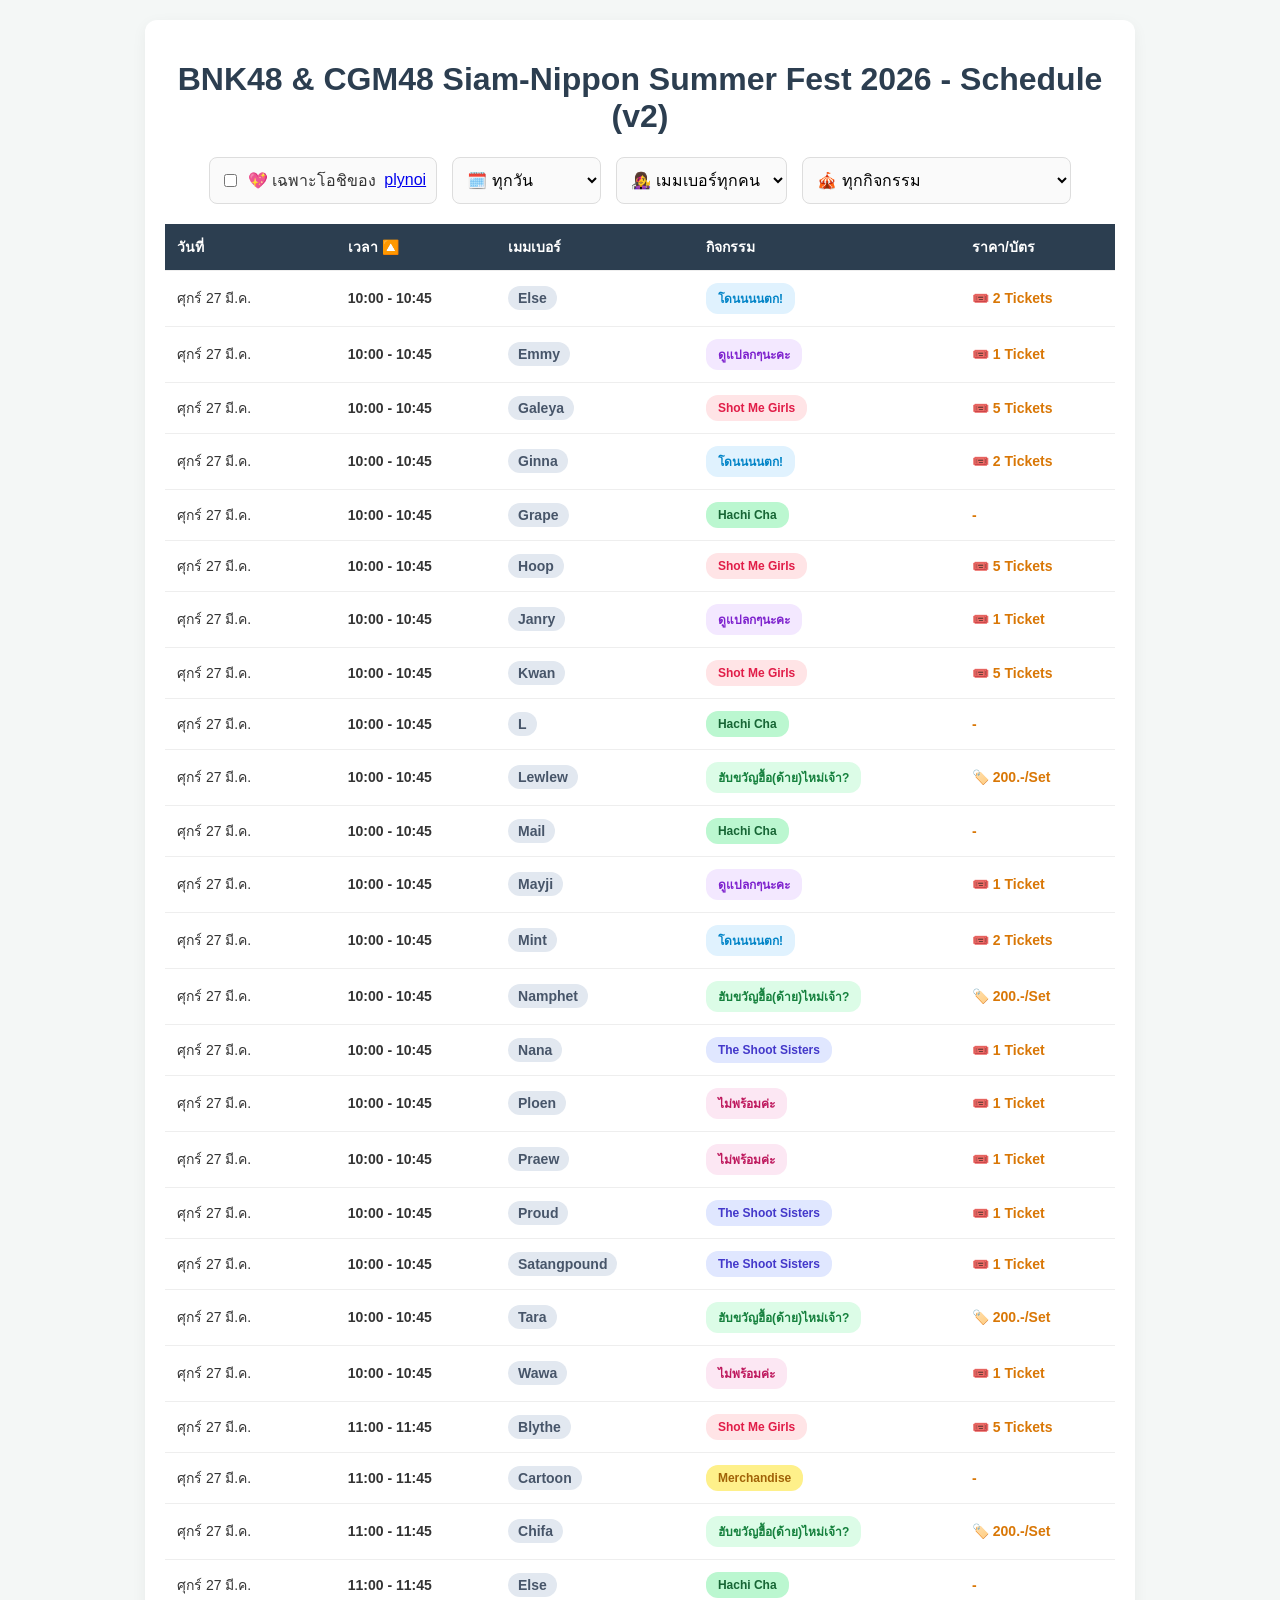
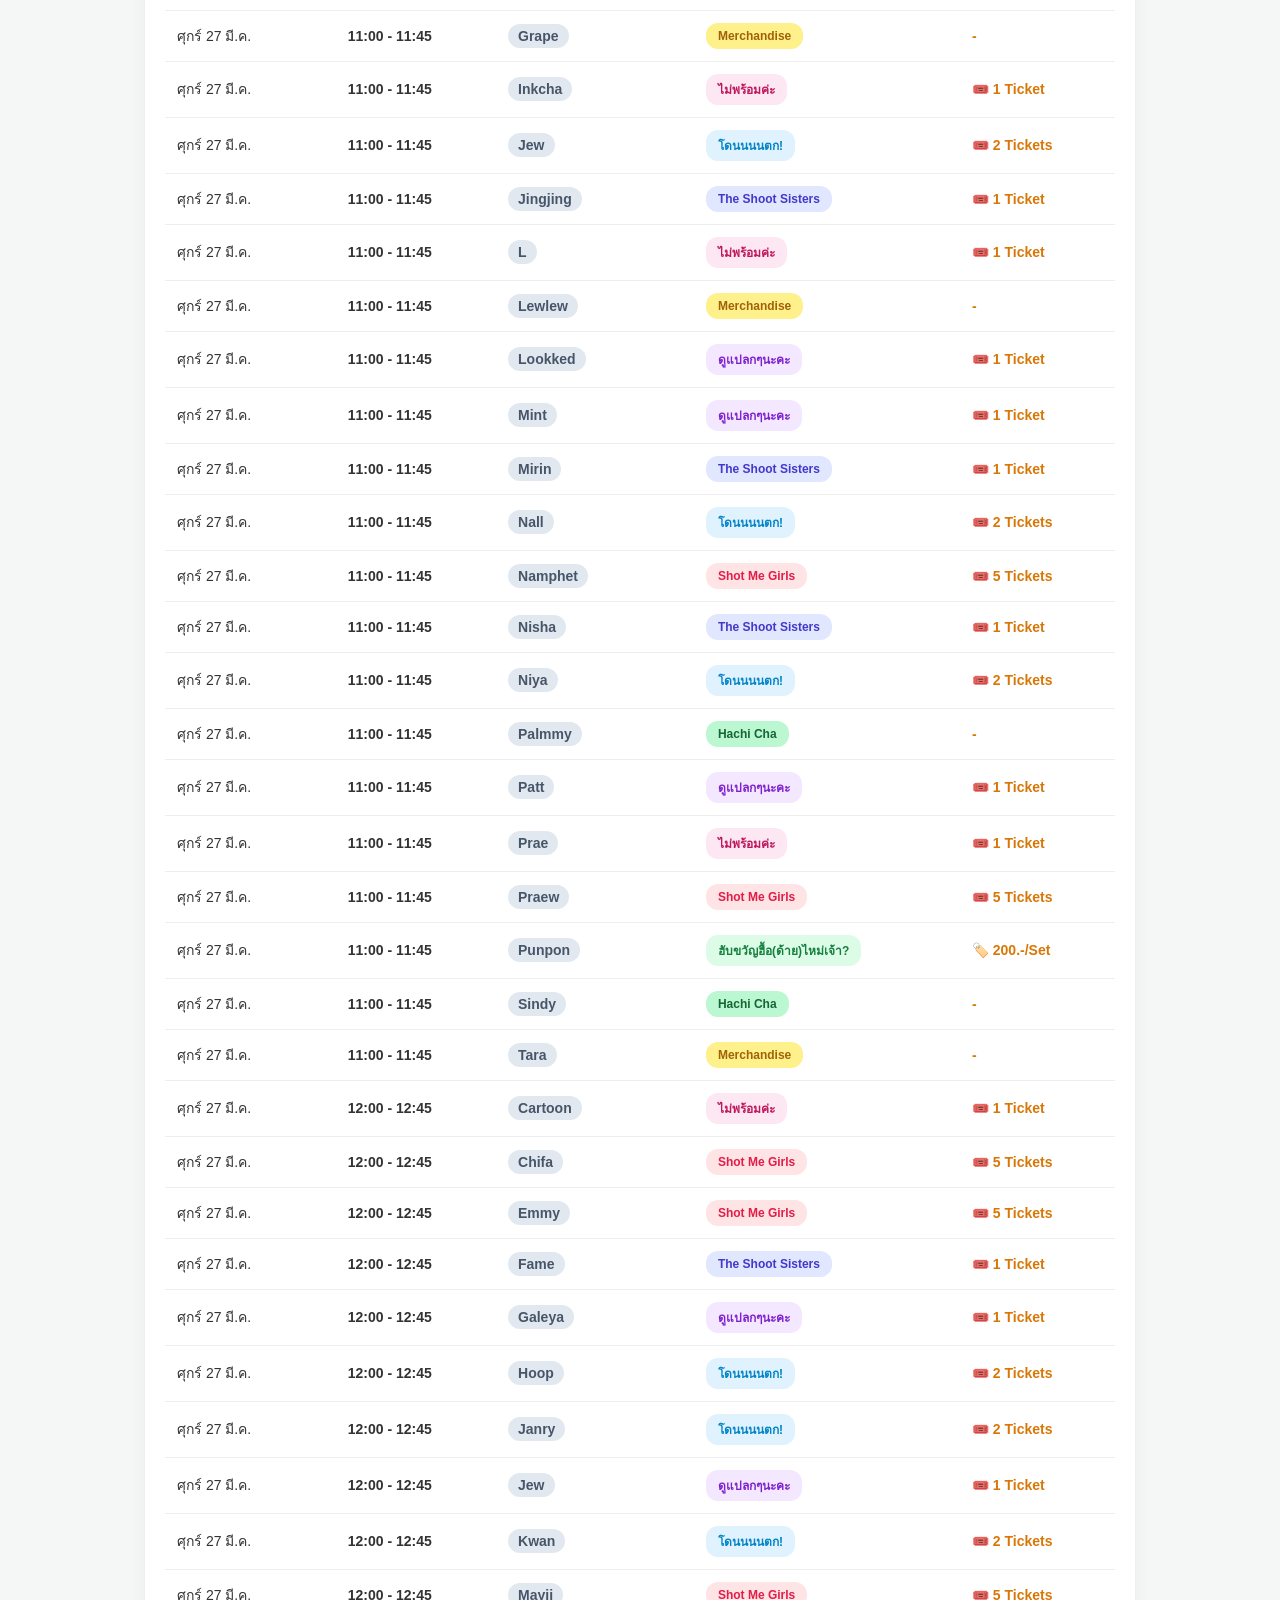
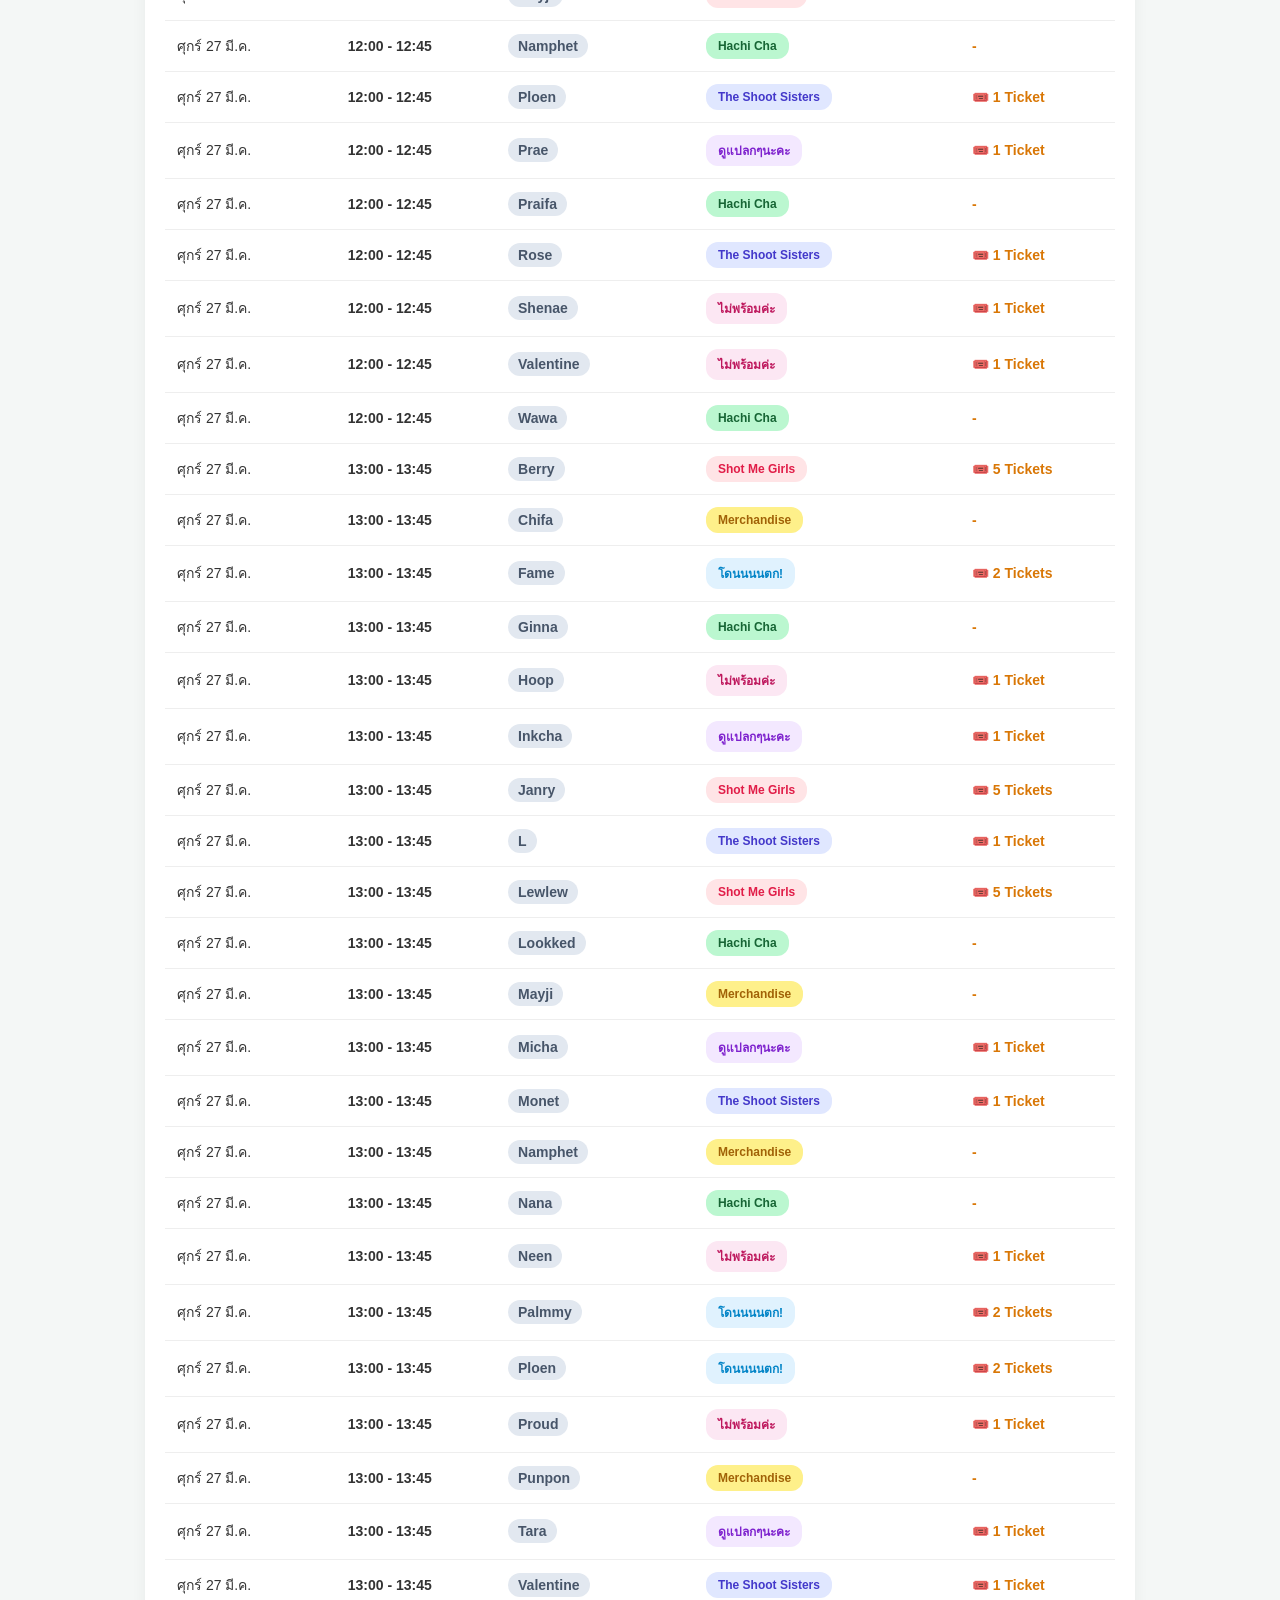
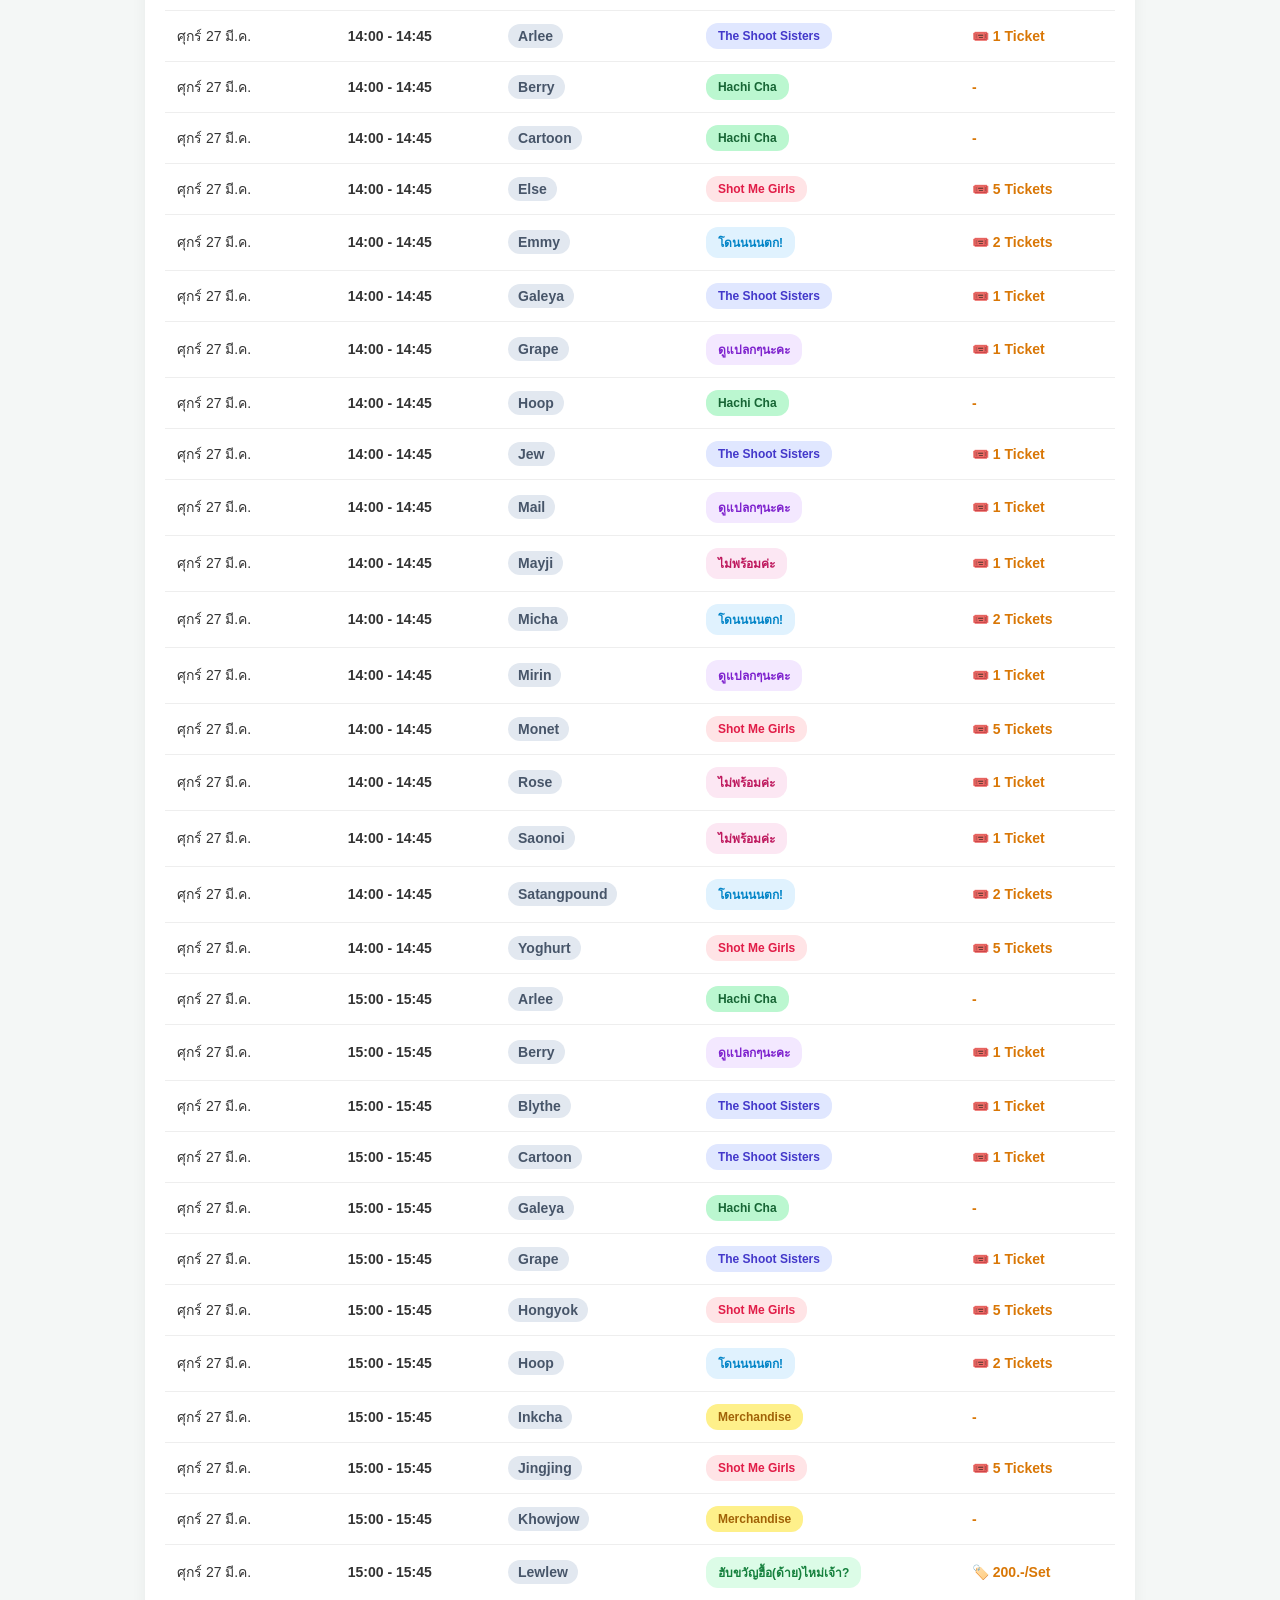
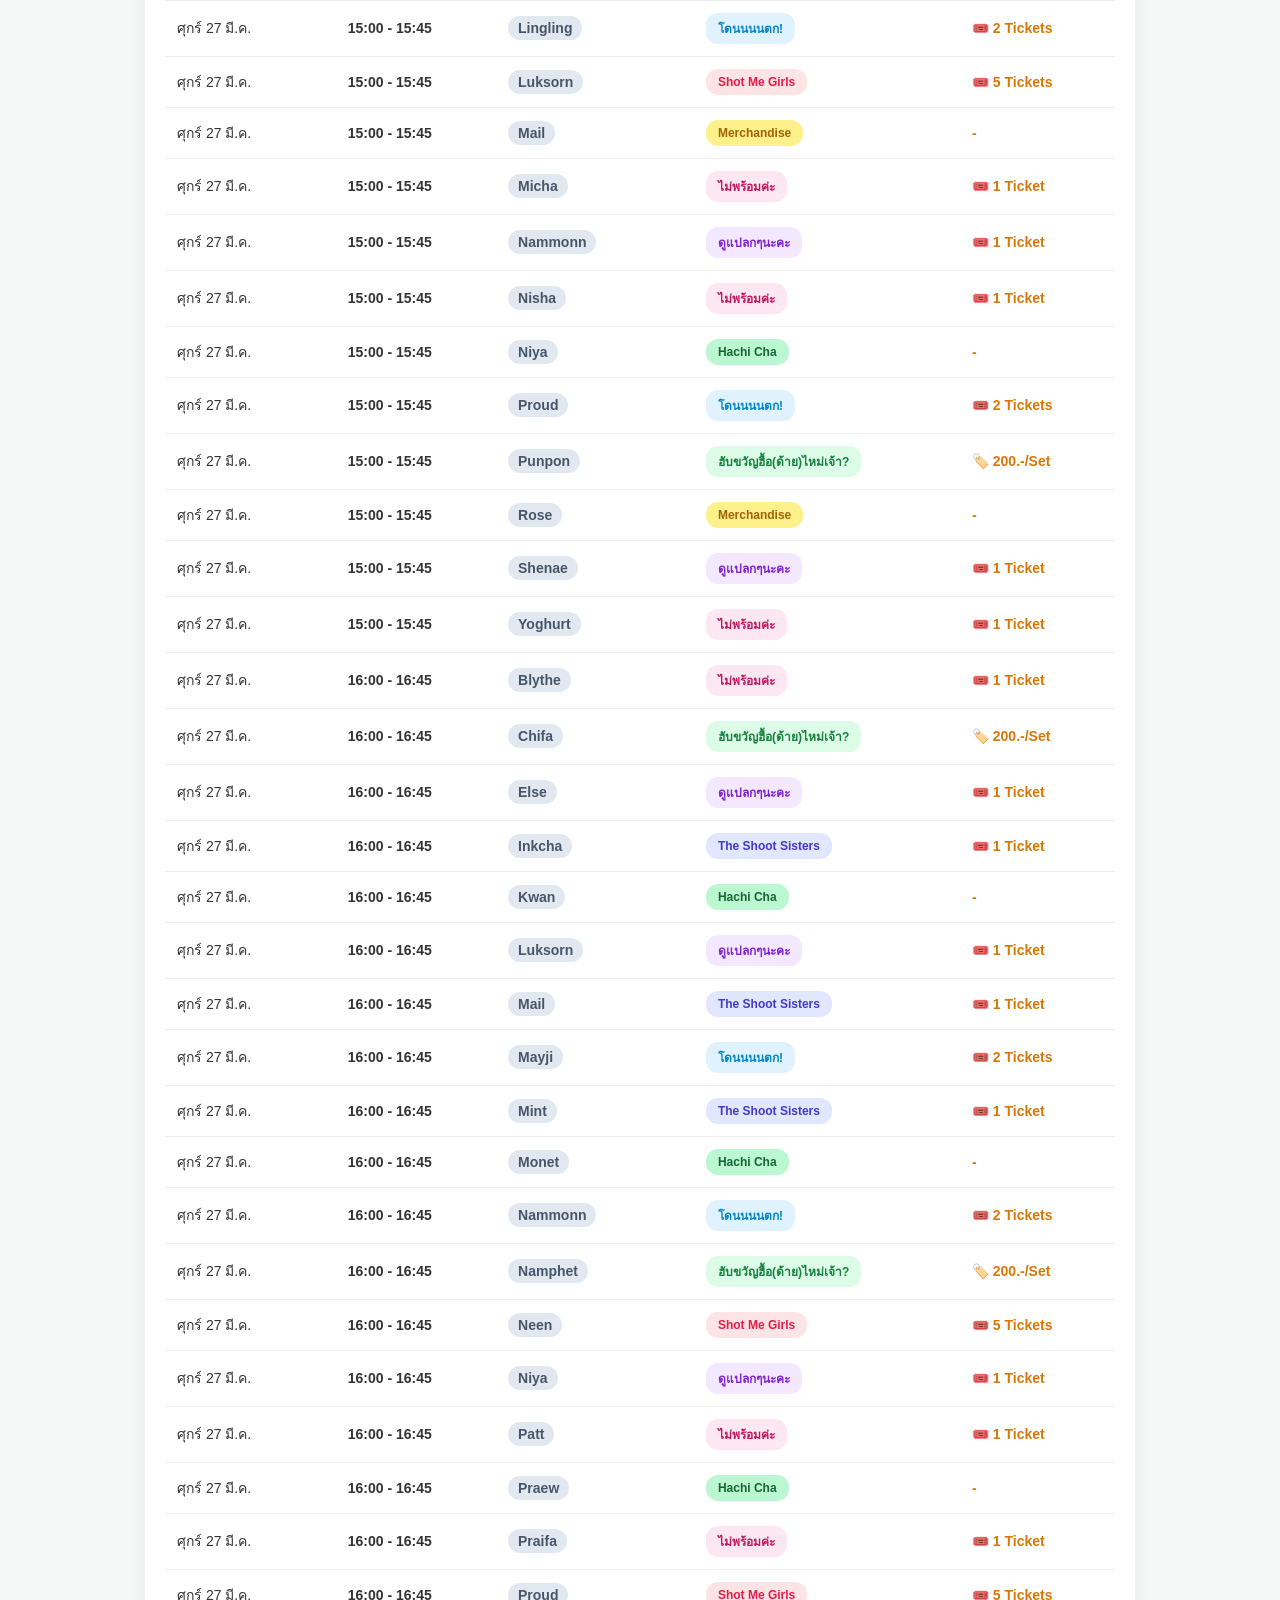
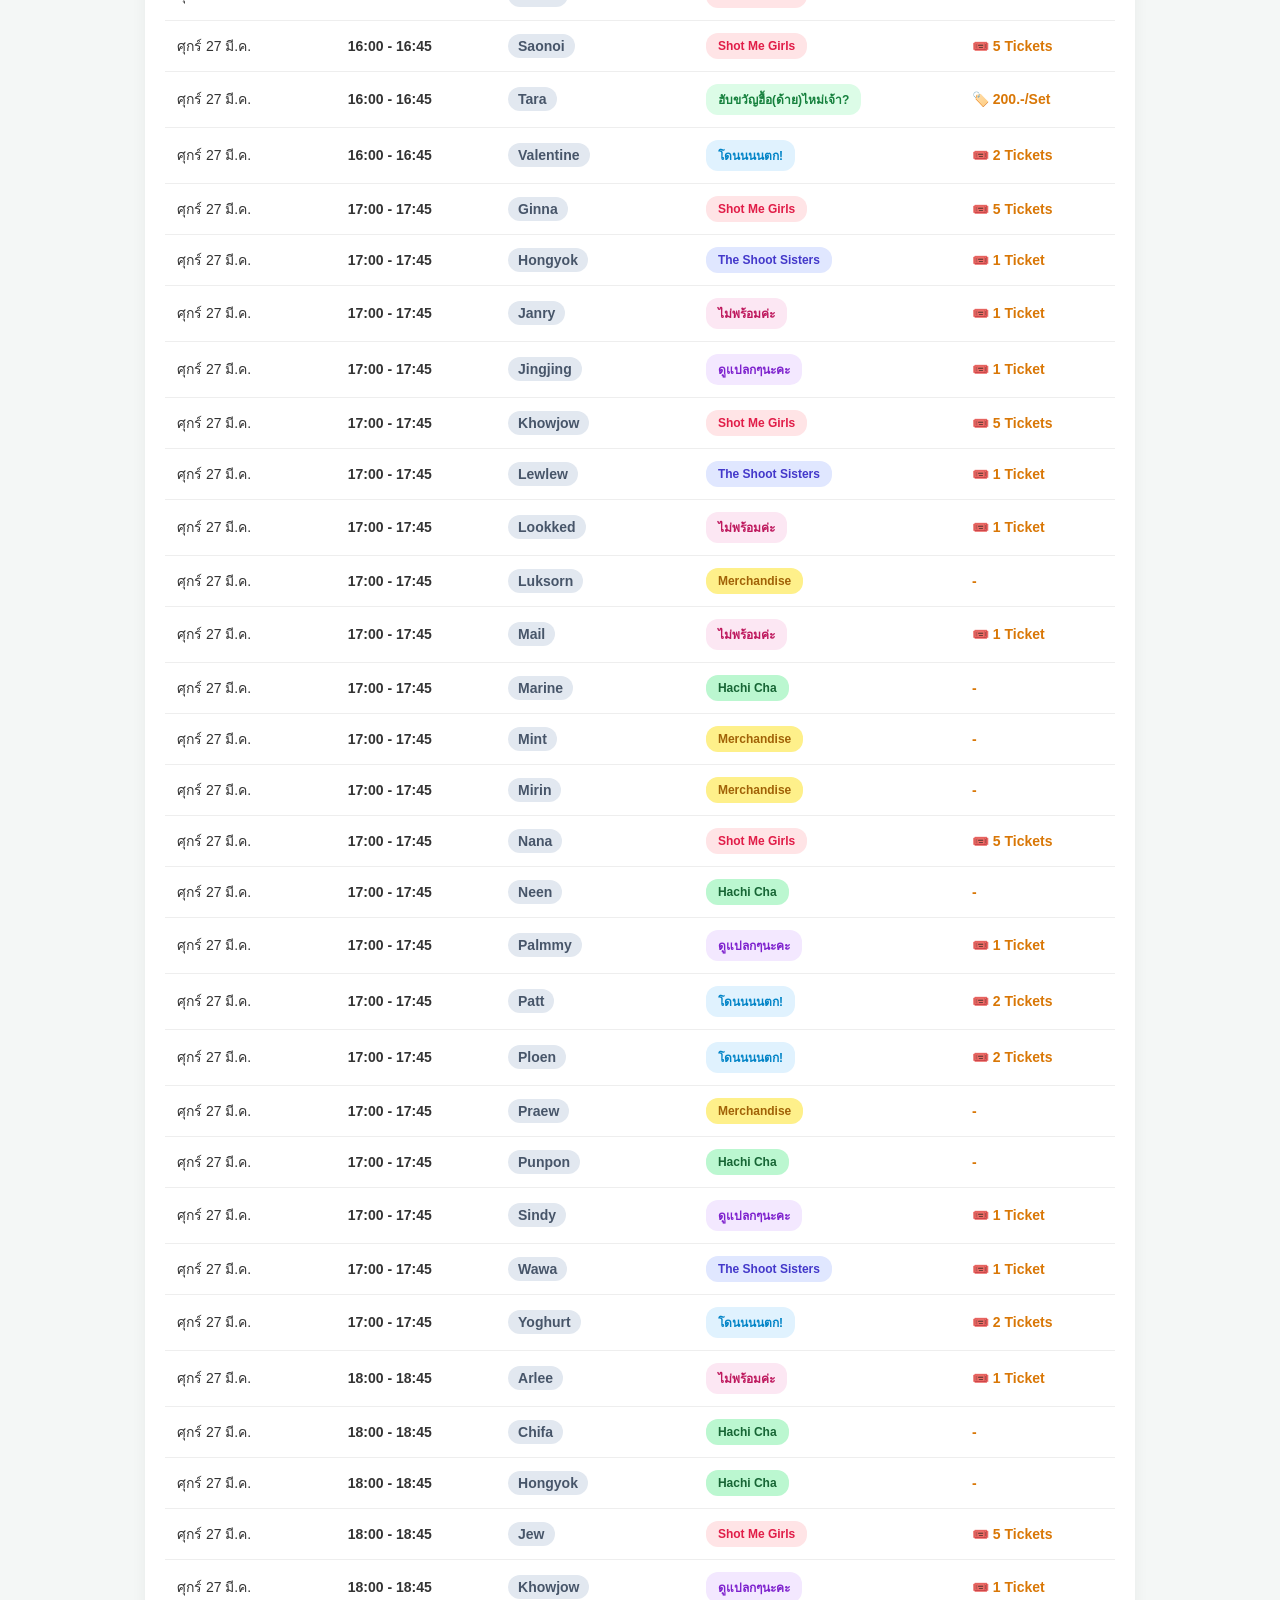
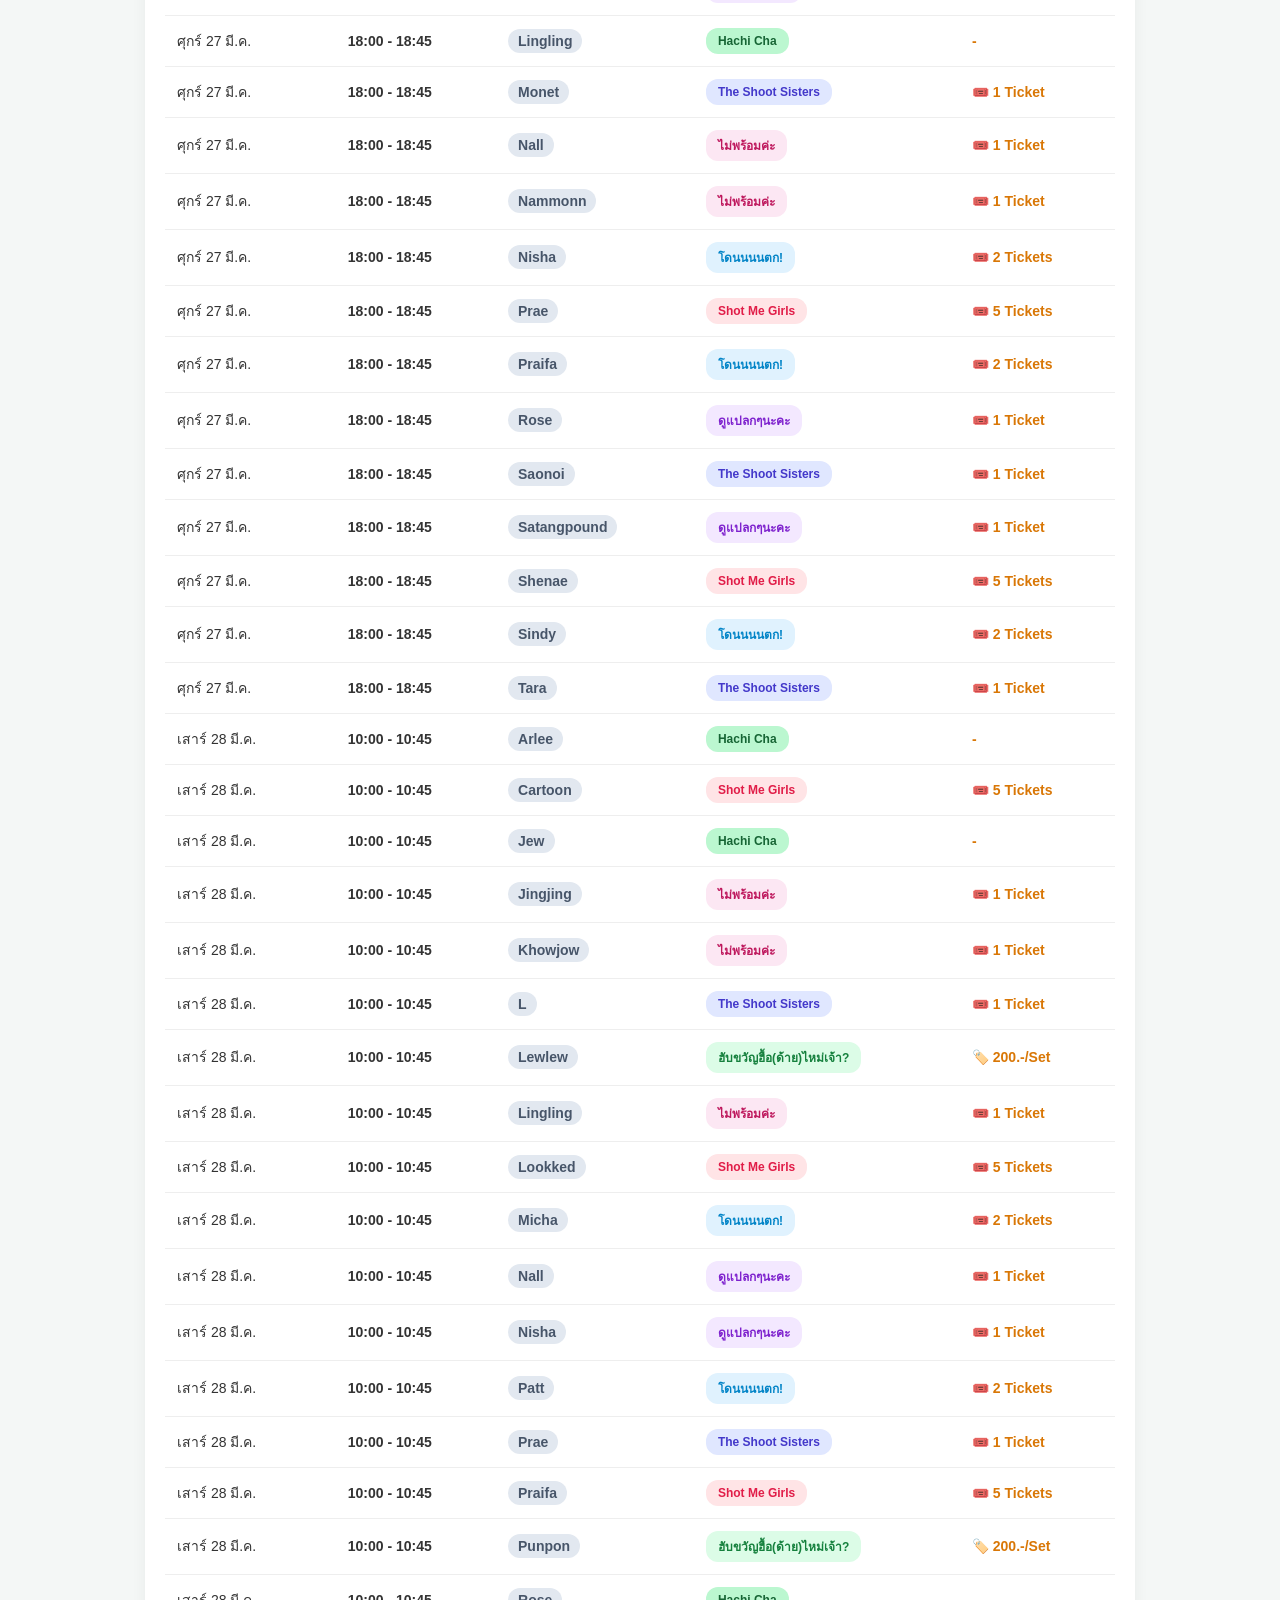
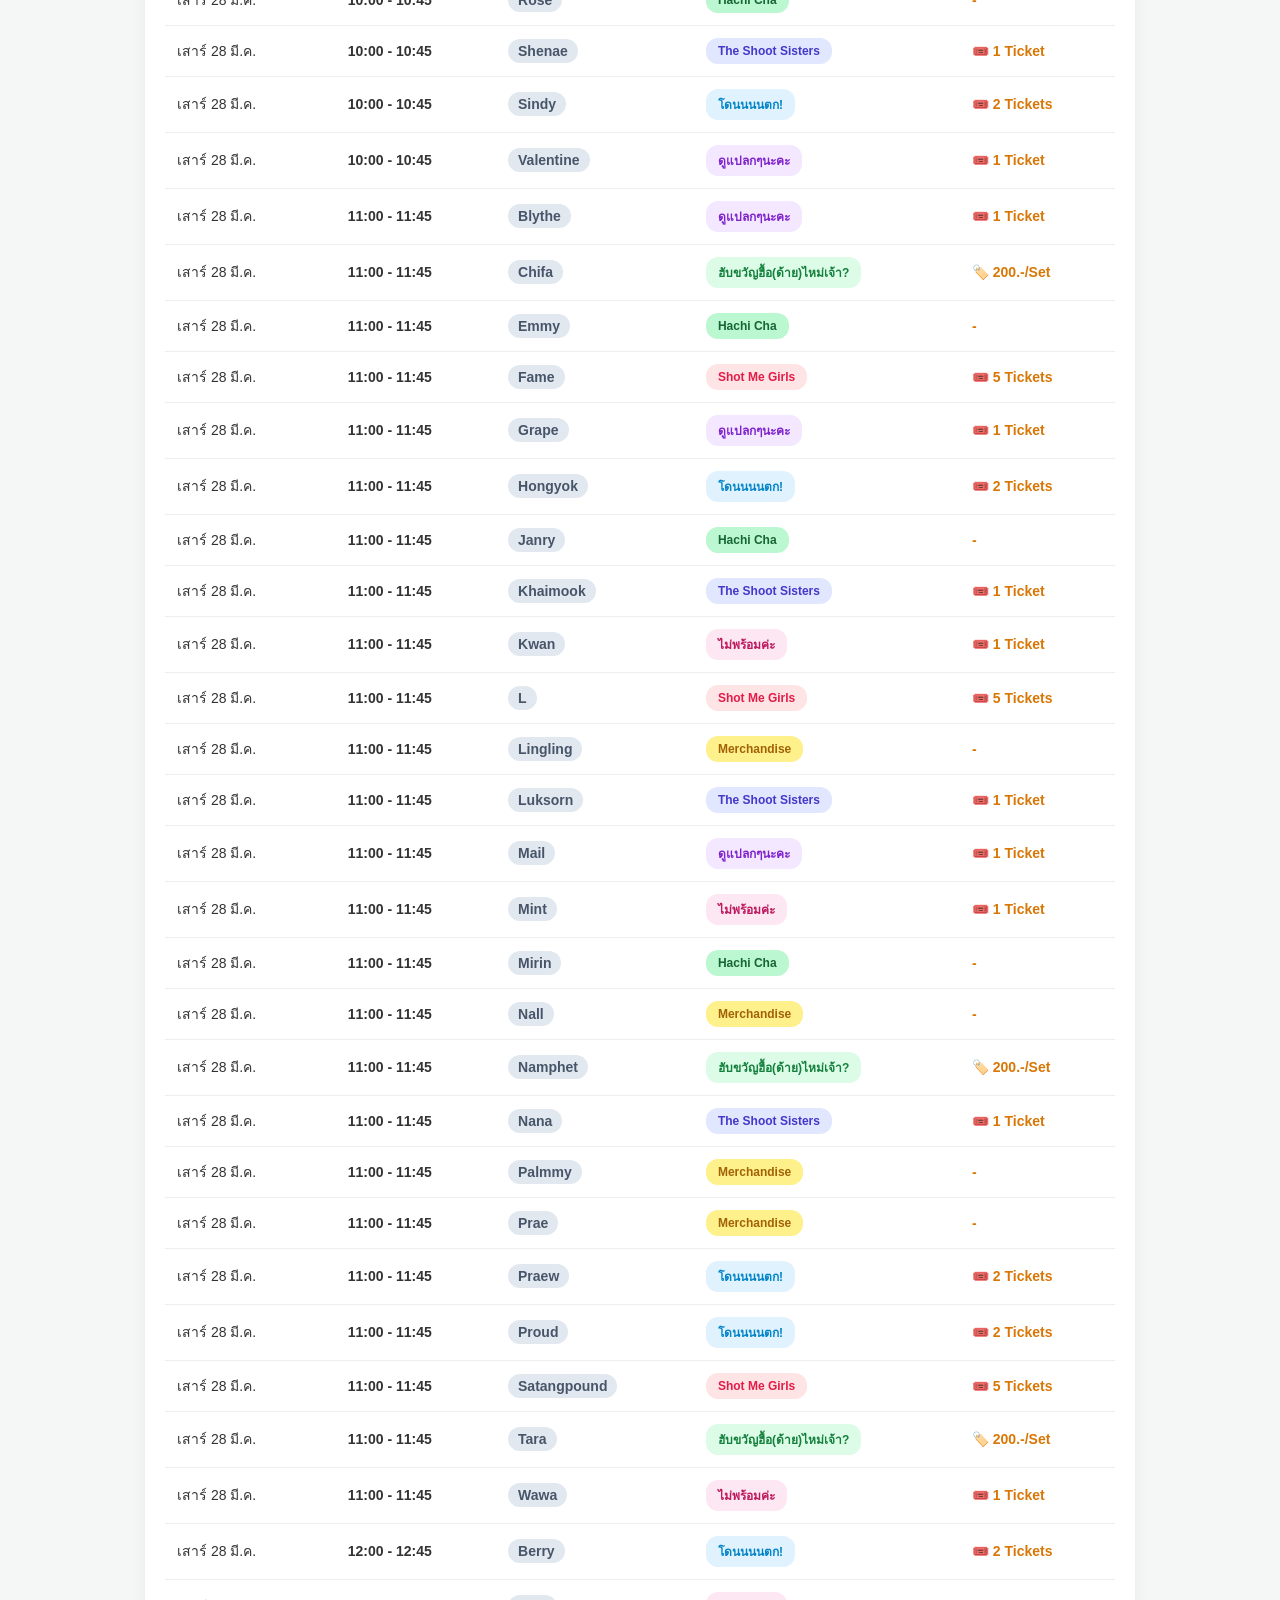
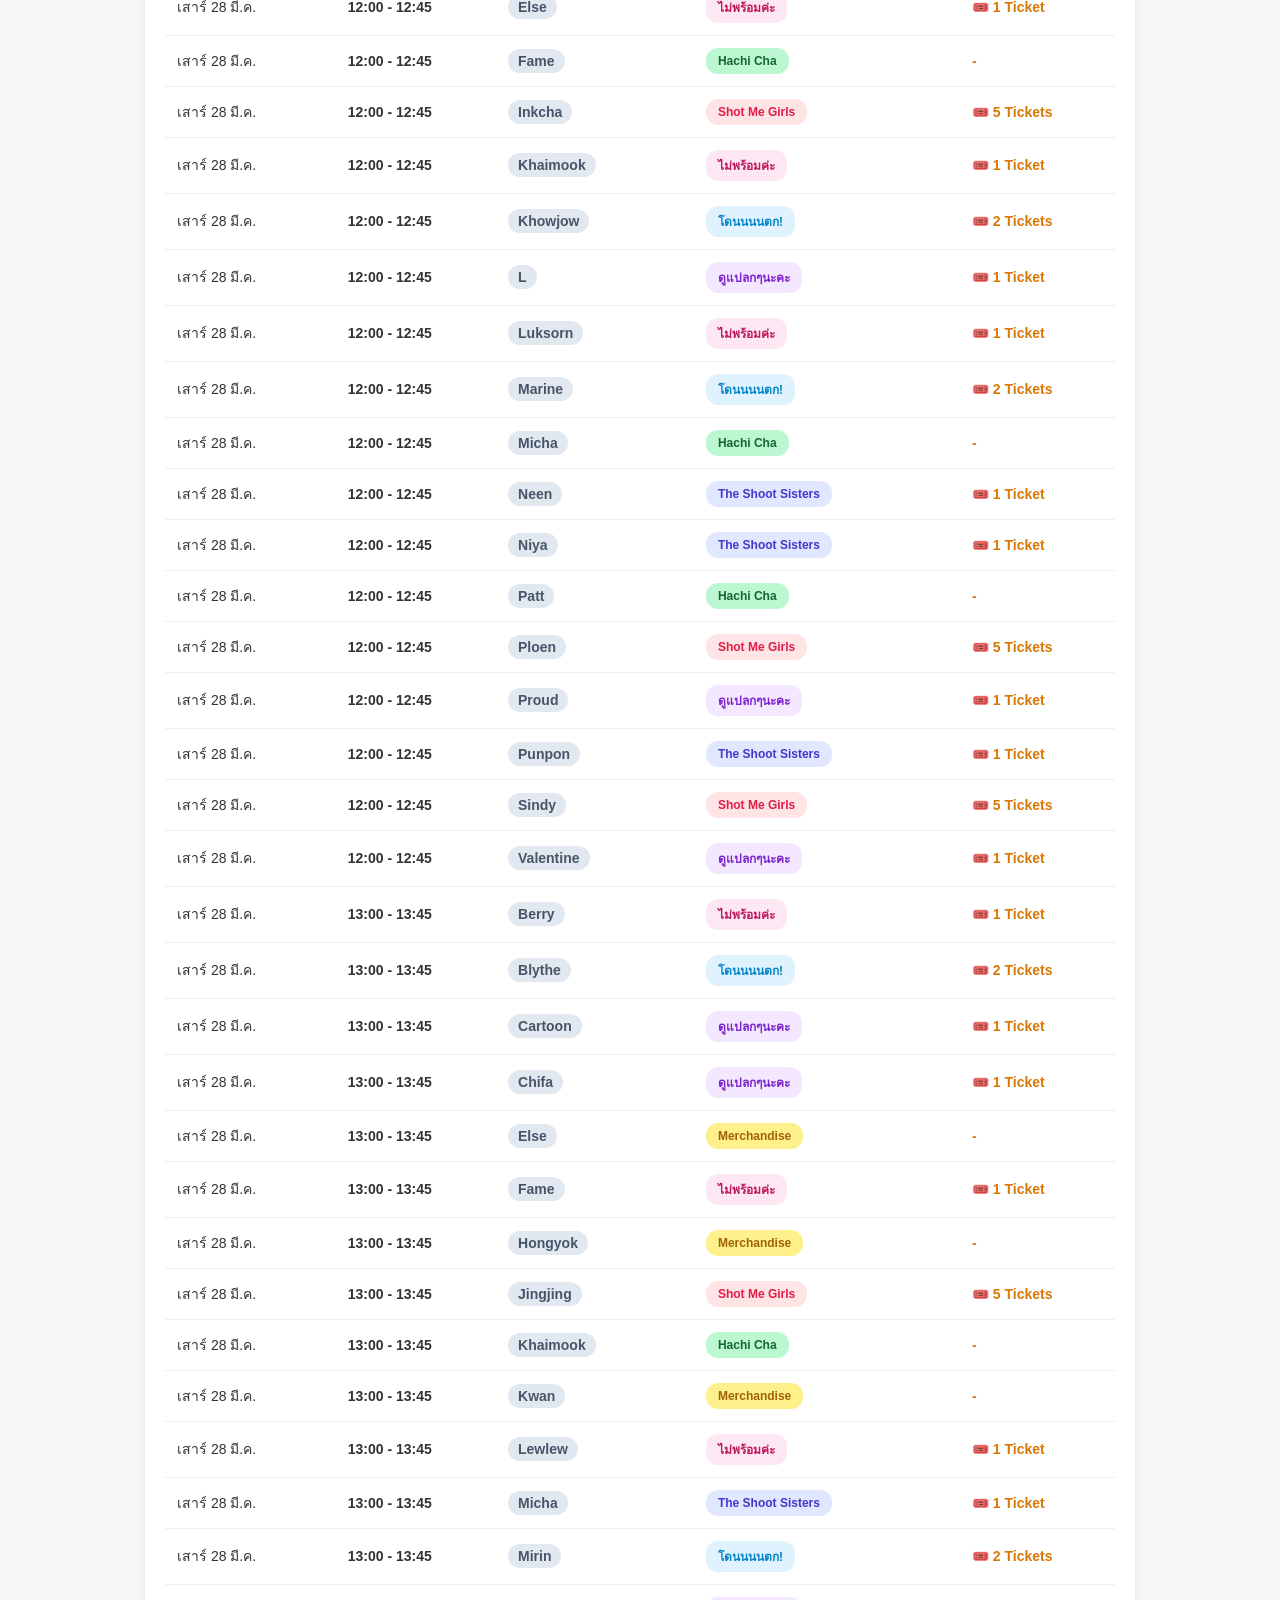
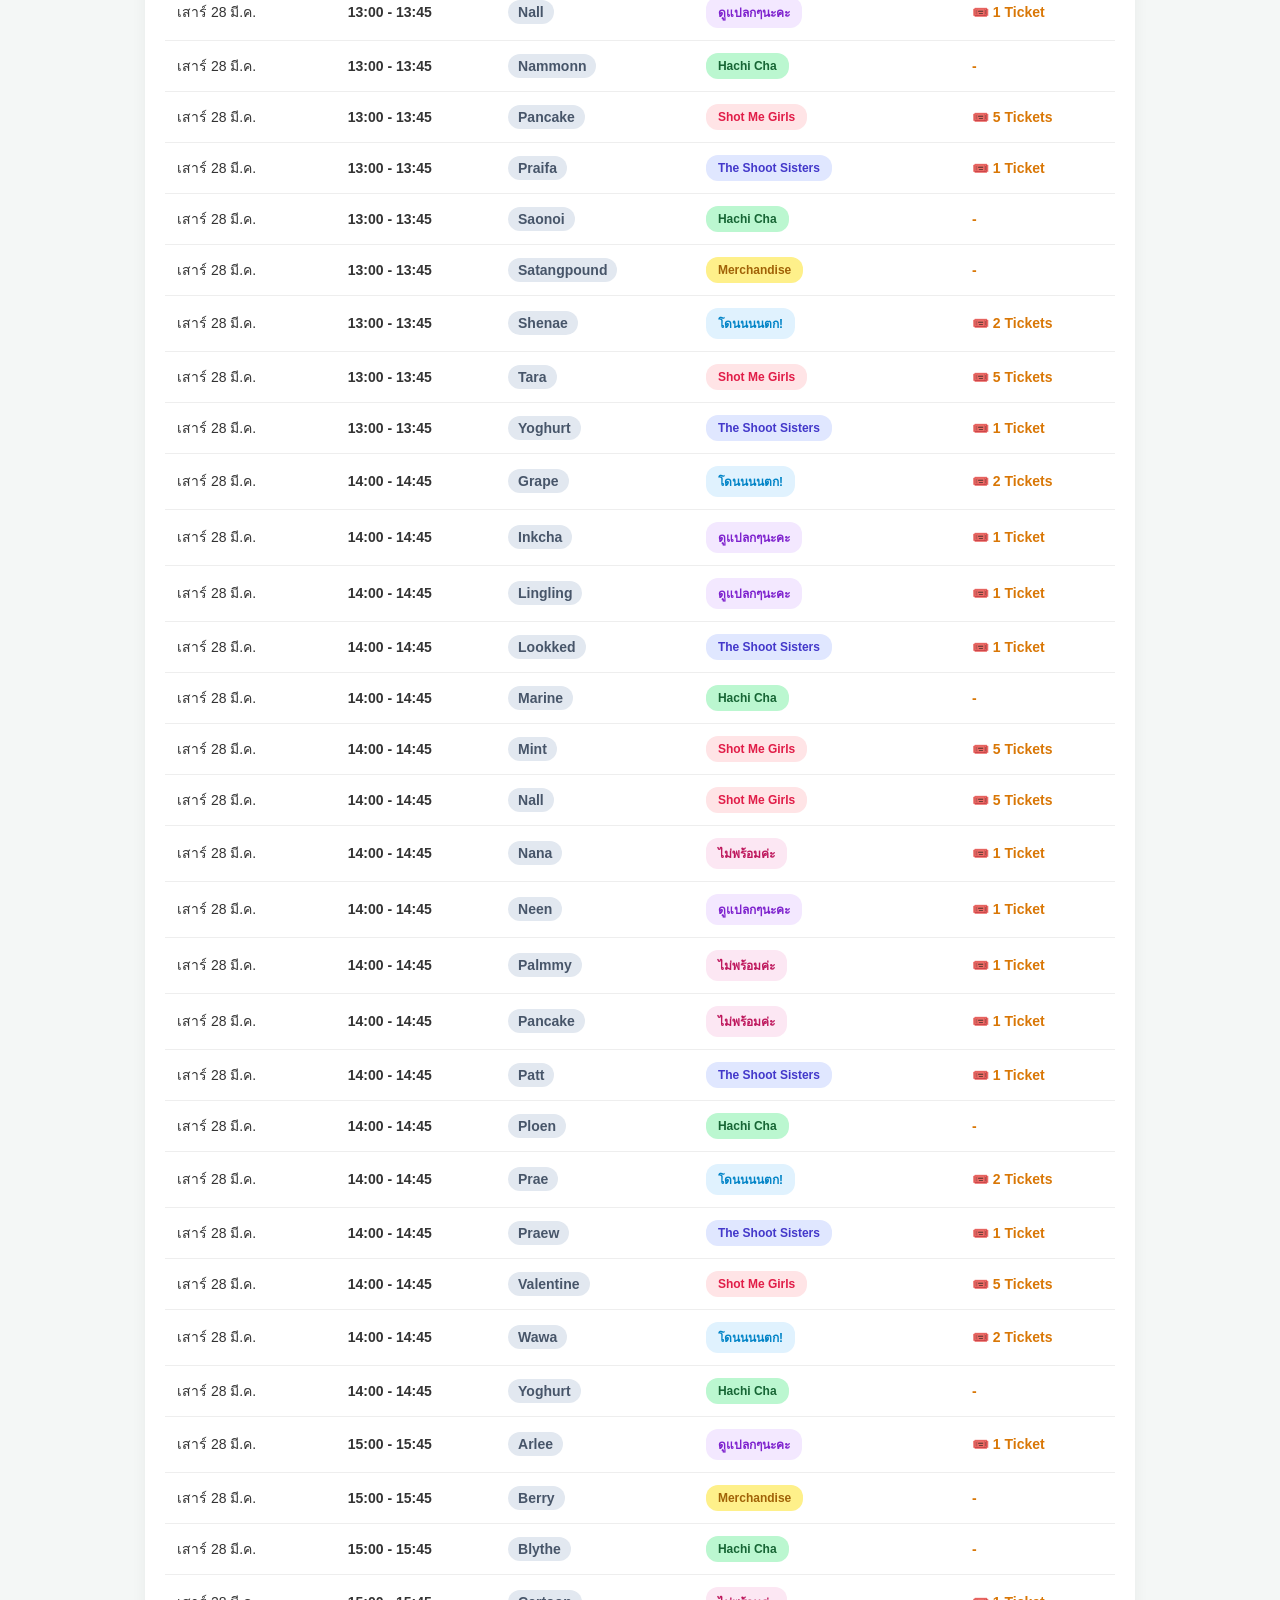
==== commit 31c46ba5: "Separated JavaScript logic to a new file siam-nipponfest2026.js file. Separated schedule information" ====
--- a/index.html
+++ b/index.html
@@ -4,33 +4,8 @@
     <meta charset="UTF-8">
     <meta name="viewport" content="width=device-width, initial-scale=1.0">
     <title>BNK48 & CGM48 Siam-Nippon Summer Fest 2026 - Schedule</title>
-    <style>
-        body {
-            font-family: -apple-system, BlinkMacSystemFont, "Segoe UI", Roboto, Helvetica, Arial, sans-serif;
-            background-color: #f4f7f6; color: #333; margin: 0; padding: 20px;
-        }
-        .container { max-width: 950px; margin: 0 auto; background: #fff; padding: 20px; border-radius: 12px; box-shadow: 0 4px 15px rgba(0,0,0,0.05); }
-        h1 { text-align: center; color: #2c3e50; }
-        .filters { display: flex; gap: 15px; margin-bottom: 20px; justify-content: center; flex-wrap: wrap; }
-        select { padding: 10px; font-size: 16px; border-radius: 8px; border: 1px solid #ddd; outline: none; background-color: #fafafa; cursor: pointer; }
-        table { width: 100%; border-collapse: collapse; margin-top: 10px; font-size: 14px; }
-        th, td { padding: 12px; text-align: left; border-bottom: 1px solid #eee; }
-        th { background-color: #2c3e50; color: white; position: sticky; top: 0; }
-        tr:hover { background-color: #f9f9f9; }
-        .member-badge { background-color: #e2e8f0; color: #475569; padding: 4px 10px; border-radius: 12px; font-weight: bold; display: inline-block; }
-        .activity-badge { padding: 6px 12px; border-radius: 12px; font-weight: bold; display: inline-block; white-space: nowrap; font-size: 12px; }
-        .price-text { font-weight: bold; color: #d97706; }
-        
-        .act-mai { background-color: #fce7f3; color: #be185d; }
-        .act-du { background-color: #f3e8ff; color: #7e22ce; }
-        .act-sisters { background-color: #e0e7ff; color: #4338ca; }
-        .act-don { background-color: #e0f2fe; color: #0284c7; }
-        .act-shot { background-color: #ffe4e6; color: #e11d48; }
-        .act-hub { background-color: #dcfce7; color: #15803d; }
-        .act-hachi { background-color: #bbf7d0; color: #166534; }
-        .act-merch { background-color: #fef08a; color: #a16207; }
-    </style>
-    
+    <link rel="stylesheet" href="styles.css">
+    <script src="./src/siam-nipponfest2026.js" defer></script>
 </head>
 <body>
 
@@ -39,21 +14,21 @@
     
     <div class="filters">
         <label style="display: flex; align-items: center; gap: 8px; padding: 10px; font-size: 16px; border-radius: 8px; border: 1px solid #ddd; background-color: #fafafa; cursor: pointer;">
-            <input type="checkbox" id="oshiCheck" onchange="populateFilters()">
+            <input type="checkbox" id="oshiCheck">
             💖 เฉพาะโอชิของ <a href="https://plynoi.com/" target="_blank">plynoi</a>
         </label>
-        <select id="dayFilter" onchange="renderTable()">
+        <select id="dayFilter"">
             <option value="all">🗓️ ทุกวัน</option>
             <option value="ศุกร์ 27 มี.ค.">ศุกร์ 27 มี.ค.</option>
             <option value="เสาร์ 28 มี.ค.">เสาร์ 28 มี.ค.</option>
             <option value="อาทิตย์ 29 มี.ค.">อาทิตย์ 29 มี.ค.</option>
         </select>
         
-        <select id="memberFilter" onchange="renderTable()">
+        <select id="memberFilter">
             <option value="all">👩‍🎤 เมมเบอร์ทุกคน</option>
         </select>
         
-        <select id="activityFilter" onchange="renderTable()">
+        <select id="activityFilter">
             <option value="all">🎪 ทุกกิจกรรม</option>
         </select>
     </div>
@@ -72,138 +47,5 @@
     </table>
 </div>
 
-<script>
-    const scheduleData = [{"day": "ศุกร์ 27 มี.ค.", "time": "10:00 - 10:45", "member": "Else", "activity": "โดนนนนตก!"}, {"day": "ศุกร์ 27 มี.ค.", "time": "10:00 - 10:45", "member": "Emmy", "activity": "ดูแปลกๆนะคะ"}, {"day": "ศุกร์ 27 มี.ค.", "time": "10:00 - 10:45", "member": "Galeya", "activity": "Shot Me Girls"}, {"day": "ศุกร์ 27 มี.ค.", "time": "10:00 - 10:45", "member": "Ginna", "activity": "โดนนนนตก!"}, {"day": "ศุกร์ 27 มี.ค.", "time": "10:00 - 10:45", "member": "Grape", "activity": "Hachi Cha"}, {"day": "ศุกร์ 27 มี.ค.", "time": "10:00 - 10:45", "member": "Hoop", "activity": "Shot Me Girls"}, {"day": "ศุกร์ 27 มี.ค.", "time": "10:00 - 10:45", "member": "Janry", "activity": "ดูแปลกๆนะคะ"}, {"day": "ศุกร์ 27 มี.ค.", "time": "10:00 - 10:45", "member": "Kwan", "activity": "Shot Me Girls"}, {"day": "ศุกร์ 27 มี.ค.", "time": "10:00 - 10:45", "member": "L", "activity": "Hachi Cha"}, {"day": "ศุกร์ 27 มี.ค.", "time": "10:00 - 10:45", "member": "Lewlew", "activity": "ฮับขวัญฮื้อ(ด้าย)ไหม่เจ้า?"}, {"day": "ศุกร์ 27 มี.ค.", "time": "10:00 - 10:45", "member": "Mail", "activity": "Hachi Cha"}, {"day": "ศุกร์ 27 มี.ค.", "time": "10:00 - 10:45", "member": "Mayji", "activity": "ดูแปลกๆนะคะ"}, {"day": "ศุกร์ 27 มี.ค.", "time": "10:00 - 10:45", "member": "Mint", "activity": "โดนนนนตก!"}, {"day": "ศุกร์ 27 มี.ค.", "time": "10:00 - 10:45", "member": "Namphet", "activity": "ฮับขวัญฮื้อ(ด้าย)ไหม่เจ้า?"}, {"day": "ศุกร์ 27 มี.ค.", "time": "10:00 - 10:45", "member": "Nana", "activity": "The Shoot Sisters"}, {"day": "ศุกร์ 27 มี.ค.", "time": "10:00 - 10:45", "member": "Ploen", "activity": "ไม่พร้อมค่ะ"}, {"day": "ศุกร์ 27 มี.ค.", "time": "10:00 - 10:45", "member": "Praew", "activity": "ไม่พร้อมค่ะ"}, {"day": "ศุกร์ 27 มี.ค.", "time": "10:00 - 10:45", "member": "Proud", "activity": "The Shoot Sisters"}, {"day": "ศุกร์ 27 มี.ค.", "time": "10:00 - 10:45", "member": "Satangpound", "activity": "The Shoot Sisters"}, {"day": "ศุกร์ 27 มี.ค.", "time": "10:00 - 10:45", "member": "Tara", "activity": "ฮับขวัญฮื้อ(ด้าย)ไหม่เจ้า?"}, {"day": "ศุกร์ 27 มี.ค.", "time": "10:00 - 10:45", "member": "Wawa", "activity": "ไม่พร้อมค่ะ"}, {"day": "ศุกร์ 27 มี.ค.", "time": "11:00 - 11:45", "member": "Blythe", "activity": "Shot Me Girls"}, {"day": "ศุกร์ 27 มี.ค.", "time": "11:00 - 11:45", "member": "Cartoon", "activity": "Merchandise"}, {"day": "ศุกร์ 27 มี.ค.", "time": "11:00 - 11:45", "member": "Chifa", "activity": "ฮับขวัญฮื้อ(ด้าย)ไหม่เจ้า?"}, {"day": "ศุกร์ 27 มี.ค.", "time": "11:00 - 11:45", "member": "Else", "activity": "Hachi Cha"}, {"day": "ศุกร์ 27 มี.ค.", "time": "11:00 - 11:45", "member": "Grape", "activity": "Merchandise"}, {"day": "ศุกร์ 27 มี.ค.", "time": "11:00 - 11:45", "member": "Inkcha", "activity": "ไม่พร้อมค่ะ"}, {"day": "ศุกร์ 27 มี.ค.", "time": "11:00 - 11:45", "member": "Jew", "activity": "โดนนนนตก!"}, {"day": "ศุกร์ 27 มี.ค.", "time": "11:00 - 11:45", "member": "Jingjing", "activity": "The Shoot Sisters"}, {"day": "ศุกร์ 27 มี.ค.", "time": "11:00 - 11:45", "member": "L", "activity": "ไม่พร้อมค่ะ"}, {"day": "ศุกร์ 27 มี.ค.", "time": "11:00 - 11:45", "member": "Lewlew", "activity": "Merchandise"}, {"day": "ศุกร์ 27 มี.ค.", "time": "11:00 - 11:45", "member": "Lookked", "activity": "ดูแปลกๆนะคะ"}, {"day": "ศุกร์ 27 มี.ค.", "time": "11:00 - 11:45", "member": "Mint", "activity": "ดูแปลกๆนะคะ"}, {"day": "ศุกร์ 27 มี.ค.", "time": "11:00 - 11:45", "member": "Mirin", "activity": "The Shoot Sisters"}, {"day": "ศุกร์ 27 มี.ค.", "time": "11:00 - 11:45", "member": "Nall", "activity": "โดนนนนตก!"}, {"day": "ศุกร์ 27 มี.ค.", "time": "11:00 - 11:45", "member": "Namphet", "activity": "Shot Me Girls"}, {"day": "ศุกร์ 27 มี.ค.", "time": "11:00 - 11:45", "member": "Nisha", "activity": "The Shoot Sisters"}, {"day": "ศุกร์ 27 มี.ค.", "time": "11:00 - 11:45", "member": "Niya", "activity": "โดนนนนตก!"}, {"day": "ศุกร์ 27 มี.ค.", "time": "11:00 - 11:45", "member": "Palmmy", "activity": "Hachi Cha"}, {"day": "ศุกร์ 27 มี.ค.", "time": "11:00 - 11:45", "member": "Patt", "activity": "ดูแปลกๆนะคะ"}, {"day": "ศุกร์ 27 มี.ค.", "time": "11:00 - 11:45", "member": "Prae", "activity": "ไม่พร้อมค่ะ"}, {"day": "ศุกร์ 27 มี.ค.", "time": "11:00 - 11:45", "member": "Praew", "activity": "Shot Me Girls"}, {"day": "ศุกร์ 27 มี.ค.", "time": "11:00 - 11:45", "member": "Punpon", "activity": "ฮับขวัญฮื้อ(ด้าย)ไหม่เจ้า?"}, {"day": "ศุกร์ 27 มี.ค.", "time": "11:00 - 11:45", "member": "Sindy", "activity": "Hachi Cha"}, {"day": "ศุกร์ 27 มี.ค.", "time": "11:00 - 11:45", "member": "Tara", "activity": "Merchandise"}, {"day": "ศุกร์ 27 มี.ค.", "time": "12:00 - 12:45", "member": "Cartoon", "activity": "ไม่พร้อมค่ะ"}, {"day": "ศุกร์ 27 มี.ค.", "time": "12:00 - 12:45", "member": "Chifa", "activity": "Shot Me Girls"}, {"day": "ศุกร์ 27 มี.ค.", "time": "12:00 - 12:45", "member": "Emmy", "activity": "Shot Me Girls"}, {"day": "ศุกร์ 27 มี.ค.", "time": "12:00 - 12:45", "member": "Fame", "activity": "The Shoot Sisters"}, {"day": "ศุกร์ 27 มี.ค.", "time": "12:00 - 12:45", "member": "Galeya", "activity": "ดูแปลกๆนะคะ"}, {"day": "ศุกร์ 27 มี.ค.", "time": "12:00 - 12:45", "member": "Hoop", "activity": "โดนนนนตก!"}, {"day": "ศุกร์ 27 มี.ค.", "time": "12:00 - 12:45", "member": "Janry", "activity": "โดนนนนตก!"}, {"day": "ศุกร์ 27 มี.ค.", "time": "12:00 - 12:45", "member": "Jew", "activity": "ดูแปลกๆนะคะ"}, {"day": "ศุกร์ 27 มี.ค.", "time": "12:00 - 12:45", "member": "Kwan", "activity": "โดนนนนตก!"}, {"day": "ศุกร์ 27 มี.ค.", "time": "12:00 - 12:45", "member": "Mayji", "activity": "Shot Me Girls"}, {"day": "ศุกร์ 27 มี.ค.", "time": "12:00 - 12:45", "member": "Namphet", "activity": "Hachi Cha"}, {"day": "ศุกร์ 27 มี.ค.", "time": "12:00 - 12:45", "member": "Ploen", "activity": "The Shoot Sisters"}, {"day": "ศุกร์ 27 มี.ค.", "time": "12:00 - 12:45", "member": "Prae", "activity": "ดูแปลกๆนะคะ"}, {"day": "ศุกร์ 27 มี.ค.", "time": "12:00 - 12:45", "member": "Praifa", "activity": "Hachi Cha"}, {"day": "ศุกร์ 27 มี.ค.", "time": "12:00 - 12:45", "member": "Rose", "activity": "The Shoot Sisters"}, {"day": "ศุกร์ 27 มี.ค.", "time": "12:00 - 12:45", "member": "Shenae", "activity": "ไม่พร้อมค่ะ"}, {"day": "ศุกร์ 27 มี.ค.", "time": "12:00 - 12:45", "member": "Valentine", "activity": "ไม่พร้อมค่ะ"}, {"day": "ศุกร์ 27 มี.ค.", "time": "12:00 - 12:45", "member": "Wawa", "activity": "Hachi Cha"}, {"day": "ศุกร์ 27 มี.ค.", "time": "13:00 - 13:45", "member": "Berry", "activity": "Shot Me Girls"}, {"day": "ศุกร์ 27 มี.ค.", "time": "13:00 - 13:45", "member": "Chifa", "activity": "Merchandise"}, {"day": "ศุกร์ 27 มี.ค.", "time": "13:00 - 13:45", "member": "Fame", "activity": "โดนนนนตก!"}, {"day": "ศุกร์ 27 มี.ค.", "time": "13:00 - 13:45", "member": "Ginna", "activity": "Hachi Cha"}, {"day": "ศุกร์ 27 มี.ค.", "time": "13:00 - 13:45", "member": "Hoop", "activity": "ไม่พร้อมค่ะ"}, {"day": "ศุกร์ 27 มี.ค.", "time": "13:00 - 13:45", "member": "Inkcha", "activity": "ดูแปลกๆนะคะ"}, {"day": "ศุกร์ 27 มี.ค.", "time": "13:00 - 13:45", "member": "Janry", "activity": "Shot Me Girls"}, {"day": "ศุกร์ 27 มี.ค.", "time": "13:00 - 13:45", "member": "L", "activity": "The Shoot Sisters"}, {"day": "ศุกร์ 27 มี.ค.", "time": "13:00 - 13:45", "member": "Lewlew", "activity": "Shot Me Girls"}, {"day": "ศุกร์ 27 มี.ค.", "time": "13:00 - 13:45", "member": "Lookked", "activity": "Hachi Cha"}, {"day": "ศุกร์ 27 มี.ค.", "time": "13:00 - 13:45", "member": "Mayji", "activity": "Merchandise"}, {"day": "ศุกร์ 27 มี.ค.", "time": "13:00 - 13:45", "member": "Micha", "activity": "ดูแปลกๆนะคะ"}, {"day": "ศุกร์ 27 มี.ค.", "time": "13:00 - 13:45", "member": "Monet", "activity": "The Shoot Sisters"}, {"day": "ศุกร์ 27 มี.ค.", "time": "13:00 - 13:45", "member": "Namphet", "activity": "Merchandise"}, {"day": "ศุกร์ 27 มี.ค.", "time": "13:00 - 13:45", "member": "Nana", "activity": "Hachi Cha"}, {"day": "ศุกร์ 27 มี.ค.", "time": "13:00 - 13:45", "member": "Neen", "activity": "ไม่พร้อมค่ะ"}, {"day": "ศุกร์ 27 มี.ค.", "time": "13:00 - 13:45", "member": "Palmmy", "activity": "โดนนนนตก!"}, {"day": "ศุกร์ 27 มี.ค.", "time": "13:00 - 13:45", "member": "Ploen", "activity": "โดนนนนตก!"}, {"day": "ศุกร์ 27 มี.ค.", "time": "13:00 - 13:45", "member": "Proud", "activity": "ไม่พร้อมค่ะ"}, {"day": "ศุกร์ 27 มี.ค.", "time": "13:00 - 13:45", "member": "Punpon", "activity": "Merchandise"}, {"day": "ศุกร์ 27 มี.ค.", "time": "13:00 - 13:45", "member": "Tara", "activity": "ดูแปลกๆนะคะ"}, {"day": "ศุกร์ 27 มี.ค.", "time": "13:00 - 13:45", "member": "Valentine", "activity": "The Shoot Sisters"}, {"day": "ศุกร์ 27 มี.ค.", "time": "14:00 - 14:45", "member": "Arlee", "activity": "The Shoot Sisters"}, {"day": "ศุกร์ 27 มี.ค.", "time": "14:00 - 14:45", "member": "Berry", "activity": "Hachi Cha"}, {"day": "ศุกร์ 27 มี.ค.", "time": "14:00 - 14:45", "member": "Cartoon", "activity": "Hachi Cha"}, {"day": "ศุกร์ 27 มี.ค.", "time": "14:00 - 14:45", "member": "Else", "activity": "Shot Me Girls"}, {"day": "ศุกร์ 27 มี.ค.", "time": "14:00 - 14:45", "member": "Emmy", "activity": "โดนนนนตก!"}, {"day": "ศุกร์ 27 มี.ค.", "time": "14:00 - 14:45", "member": "Galeya", "activity": "The Shoot Sisters"}, {"day": "ศุกร์ 27 มี.ค.", "time": "14:00 - 14:45", "member": "Grape", "activity": "ดูแปลกๆนะคะ"}, {"day": "ศุกร์ 27 มี.ค.", "time": "14:00 - 14:45", "member": "Hoop", "activity": "Hachi Cha"}, {"day": "ศุกร์ 27 มี.ค.", "time": "14:00 - 14:45", "member": "Jew", "activity": "The Shoot Sisters"}, {"day": "ศุกร์ 27 มี.ค.", "time": "14:00 - 14:45", "member": "Mail", "activity": "ดูแปลกๆนะคะ"}, {"day": "ศุกร์ 27 มี.ค.", "time": "14:00 - 14:45", "member": "Mayji", "activity": "ไม่พร้อมค่ะ"}, {"day": "ศุกร์ 27 มี.ค.", "time": "14:00 - 14:45", "member": "Micha", "activity": "โดนนนนตก!"}, {"day": "ศุกร์ 27 มี.ค.", "time": "14:00 - 14:45", "member": "Mirin", "activity": "ดูแปลกๆนะคะ"}, {"day": "ศุกร์ 27 มี.ค.", "time": "14:00 - 14:45", "member": "Monet", "activity": "Shot Me Girls"}, {"day": "ศุกร์ 27 มี.ค.", "time": "14:00 - 14:45", "member": "Rose", "activity": "ไม่พร้อมค่ะ"}, {"day": "ศุกร์ 27 มี.ค.", "time": "14:00 - 14:45", "member": "Saonoi", "activity": "ไม่พร้อมค่ะ"}, {"day": "ศุกร์ 27 มี.ค.", "time": "14:00 - 14:45", "member": "Satangpound", "activity": "โดนนนนตก!"}, {"day": "ศุกร์ 27 มี.ค.", "time": "14:00 - 14:45", "member": "Yoghurt", "activity": "Shot Me Girls"}, {"day": "ศุกร์ 27 มี.ค.", "time": "15:00 - 15:45", "member": "Arlee", "activity": "Hachi Cha"}, {"day": "ศุกร์ 27 มี.ค.", "time": "15:00 - 15:45", "member": "Berry", "activity": "ดูแปลกๆนะคะ"}, {"day": "ศุกร์ 27 มี.ค.", "time": "15:00 - 15:45", "member": "Blythe", "activity": "The Shoot Sisters"}, {"day": "ศุกร์ 27 มี.ค.", "time": "15:00 - 15:45", "member": "Cartoon", "activity": "The Shoot Sisters"}, {"day": "ศุกร์ 27 มี.ค.", "time": "15:00 - 15:45", "member": "Galeya", "activity": "Hachi Cha"}, {"day": "ศุกร์ 27 มี.ค.", "time": "15:00 - 15:45", "member": "Grape", "activity": "The Shoot Sisters"}, {"day": "ศุกร์ 27 มี.ค.", "time": "15:00 - 15:45", "member": "Hongyok", "activity": "Shot Me Girls"}, {"day": "ศุกร์ 27 มี.ค.", "time": "15:00 - 15:45", "member": "Hoop", "activity": "โดนนนนตก!"}, {"day": "ศุกร์ 27 มี.ค.", "time": "15:00 - 15:45", "member": "Inkcha", "activity": "Merchandise"}, {"day": "ศุกร์ 27 มี.ค.", "time": "15:00 - 15:45", "member": "Jingjing", "activity": "Shot Me Girls"}, {"day": "ศุกร์ 27 มี.ค.", "time": "15:00 - 15:45", "member": "Khowjow", "activity": "Merchandise"}, {"day": "ศุกร์ 27 มี.ค.", "time": "15:00 - 15:45", "member": "Lewlew", "activity": "ฮับขวัญฮื้อ(ด้าย)ไหม่เจ้า?"}, {"day": "ศุกร์ 27 มี.ค.", "time": "15:00 - 15:45", "member": "Lingling", "activity": "โดนนนนตก!"}, {"day": "ศุกร์ 27 มี.ค.", "time": "15:00 - 15:45", "member": "Luksorn", "activity": "Shot Me Girls"}, {"day": "ศุกร์ 27 มี.ค.", "time": "15:00 - 15:45", "member": "Mail", "activity": "Merchandise"}, {"day": "ศุกร์ 27 มี.ค.", "time": "15:00 - 15:45", "member": "Micha", "activity": "ไม่พร้อมค่ะ"}, {"day": "ศุกร์ 27 มี.ค.", "time": "15:00 - 15:45", "member": "Nammonn", "activity": "ดูแปลกๆนะคะ"}, {"day": "ศุกร์ 27 มี.ค.", "time": "15:00 - 15:45", "member": "Nisha", "activity": "ไม่พร้อมค่ะ"}, {"day": "ศุกร์ 27 มี.ค.", "time": "15:00 - 15:45", "member": "Niya", "activity": "Hachi Cha"}, {"day": "ศุกร์ 27 มี.ค.", "time": "15:00 - 15:45", "member": "Proud", "activity": "โดนนนนตก!"}, {"day": "ศุกร์ 27 มี.ค.", "time": "15:00 - 15:45", "member": "Punpon", "activity": "ฮับขวัญฮื้อ(ด้าย)ไหม่เจ้า?"}, {"day": "ศุกร์ 27 มี.ค.", "time": "15:00 - 15:45", "member": "Rose", "activity": "Merchandise"}, {"day": "ศุกร์ 27 มี.ค.", "time": "15:00 - 15:45", "member": "Shenae", "activity": "ดูแปลกๆนะคะ"}, {"day": "ศุกร์ 27 มี.ค.", "time": "15:00 - 15:45", "member": "Yoghurt", "activity": "ไม่พร้อมค่ะ"}, {"day": "ศุกร์ 27 มี.ค.", "time": "16:00 - 16:45", "member": "Blythe", "activity": "ไม่พร้อมค่ะ"}, {"day": "ศุกร์ 27 มี.ค.", "time": "16:00 - 16:45", "member": "Chifa", "activity": "ฮับขวัญฮื้อ(ด้าย)ไหม่เจ้า?"}, {"day": "ศุกร์ 27 มี.ค.", "time": "16:00 - 16:45", "member": "Else", "activity": "ดูแปลกๆนะคะ"}, {"day": "ศุกร์ 27 มี.ค.", "time": "16:00 - 16:45", "member": "Inkcha", "activity": "The Shoot Sisters"}, {"day": "ศุกร์ 27 มี.ค.", "time": "16:00 - 16:45", "member": "Kwan", "activity": "Hachi Cha"}, {"day": "ศุกร์ 27 มี.ค.", "time": "16:00 - 16:45", "member": "Luksorn", "activity": "ดูแปลกๆนะคะ"}, {"day": "ศุกร์ 27 มี.ค.", "time": "16:00 - 16:45", "member": "Mail", "activity": "The Shoot Sisters"}, {"day": "ศุกร์ 27 มี.ค.", "time": "16:00 - 16:45", "member": "Mayji", "activity": "โดนนนนตก!"}, {"day": "ศุกร์ 27 มี.ค.", "time": "16:00 - 16:45", "member": "Mint", "activity": "The Shoot Sisters"}, {"day": "ศุกร์ 27 มี.ค.", "time": "16:00 - 16:45", "member": "Monet", "activity": "Hachi Cha"}, {"day": "ศุกร์ 27 มี.ค.", "time": "16:00 - 16:45", "member": "Nammonn", "activity": "โดนนนนตก!"}, {"day": "ศุกร์ 27 มี.ค.", "time": "16:00 - 16:45", "member": "Namphet", "activity": "ฮับขวัญฮื้อ(ด้าย)ไหม่เจ้า?"}, {"day": "ศุกร์ 27 มี.ค.", "time": "16:00 - 16:45", "member": "Neen", "activity": "Shot Me Girls"}, {"day": "ศุกร์ 27 มี.ค.", "time": "16:00 - 16:45", "member": "Niya", "activity": "ดูแปลกๆนะคะ"}, {"day": "ศุกร์ 27 มี.ค.", "time": "16:00 - 16:45", "member": "Patt", "activity": "ไม่พร้อมค่ะ"}, {"day": "ศุกร์ 27 มี.ค.", "time": "16:00 - 16:45", "member": "Praew", "activity": "Hachi Cha"}, {"day": "ศุกร์ 27 มี.ค.", "time": "16:00 - 16:45", "member": "Praifa", "activity": "ไม่พร้อมค่ะ"}, {"day": "ศุกร์ 27 มี.ค.", "time": "16:00 - 16:45", "member": "Proud", "activity": "Shot Me Girls"}, {"day": "ศุกร์ 27 มี.ค.", "time": "16:00 - 16:45", "member": "Saonoi", "activity": "Shot Me Girls"}, {"day": "ศุกร์ 27 มี.ค.", "time": "16:00 - 16:45", "member": "Tara", "activity": "ฮับขวัญฮื้อ(ด้าย)ไหม่เจ้า?"}, {"day": "ศุกร์ 27 มี.ค.", "time": "16:00 - 16:45", "member": "Valentine", "activity": "โดนนนนตก!"}, {"day": "ศุกร์ 27 มี.ค.", "time": "17:00 - 17:45", "member": "Ginna", "activity": "Shot Me Girls"}, {"day": "ศุกร์ 27 มี.ค.", "time": "17:00 - 17:45", "member": "Hongyok", "activity": "The Shoot Sisters"}, {"day": "ศุกร์ 27 มี.ค.", "time": "17:00 - 17:45", "member": "Janry", "activity": "ไม่พร้อมค่ะ"}, {"day": "ศุกร์ 27 มี.ค.", "time": "17:00 - 17:45", "member": "Jingjing", "activity": "ดูแปลกๆนะคะ"}, {"day": "ศุกร์ 27 มี.ค.", "time": "17:00 - 17:45", "member": "Khowjow", "activity": "Shot Me Girls"}, {"day": "ศุกร์ 27 มี.ค.", "time": "17:00 - 17:45", "member": "Lewlew", "activity": "The Shoot Sisters"}, {"day": "ศุกร์ 27 มี.ค.", "time": "17:00 - 17:45", "member": "Lookked", "activity": "ไม่พร้อมค่ะ"}, {"day": "ศุกร์ 27 มี.ค.", "time": "17:00 - 17:45", "member": "Luksorn", "activity": "Merchandise"}, {"day": "ศุกร์ 27 มี.ค.", "time": "17:00 - 17:45", "member": "Mail", "activity": "ไม่พร้อมค่ะ"}, {"day": "ศุกร์ 27 มี.ค.", "time": "17:00 - 17:45", "member": "Marine", "activity": "Hachi Cha"}, {"day": "ศุกร์ 27 มี.ค.", "time": "17:00 - 17:45", "member": "Mint", "activity": "Merchandise"}, {"day": "ศุกร์ 27 มี.ค.", "time": "17:00 - 17:45", "member": "Mirin", "activity": "Merchandise"}, {"day": "ศุกร์ 27 มี.ค.", "time": "17:00 - 17:45", "member": "Nana", "activity": "Shot Me Girls"}, {"day": "ศุกร์ 27 มี.ค.", "time": "17:00 - 17:45", "member": "Neen", "activity": "Hachi Cha"}, {"day": "ศุกร์ 27 มี.ค.", "time": "17:00 - 17:45", "member": "Palmmy", "activity": "ดูแปลกๆนะคะ"}, {"day": "ศุกร์ 27 มี.ค.", "time": "17:00 - 17:45", "member": "Patt", "activity": "โดนนนนตก!"}, {"day": "ศุกร์ 27 มี.ค.", "time": "17:00 - 17:45", "member": "Ploen", "activity": "โดนนนนตก!"}, {"day": "ศุกร์ 27 มี.ค.", "time": "17:00 - 17:45", "member": "Praew", "activity": "Merchandise"}, {"day": "ศุกร์ 27 มี.ค.", "time": "17:00 - 17:45", "member": "Punpon", "activity": "Hachi Cha"}, {"day": "ศุกร์ 27 มี.ค.", "time": "17:00 - 17:45", "member": "Sindy", "activity": "ดูแปลกๆนะคะ"}, {"day": "ศุกร์ 27 มี.ค.", "time": "17:00 - 17:45", "member": "Wawa", "activity": "The Shoot Sisters"}, {"day": "ศุกร์ 27 มี.ค.", "time": "17:00 - 17:45", "member": "Yoghurt", "activity": "โดนนนนตก!"}, {"day": "ศุกร์ 27 มี.ค.", "time": "18:00 - 18:45", "member": "Arlee", "activity": "ไม่พร้อมค่ะ"}, {"day": "ศุกร์ 27 มี.ค.", "time": "18:00 - 18:45", "member": "Chifa", "activity": "Hachi Cha"}, {"day": "ศุกร์ 27 มี.ค.", "time": "18:00 - 18:45", "member": "Hongyok", "activity": "Hachi Cha"}, {"day": "ศุกร์ 27 มี.ค.", "time": "18:00 - 18:45", "member": "Jew", "activity": "Shot Me Girls"}, {"day": "ศุกร์ 27 มี.ค.", "time": "18:00 - 18:45", "member": "Khowjow", "activity": "ดูแปลกๆนะคะ"}, {"day": "ศุกร์ 27 มี.ค.", "time": "18:00 - 18:45", "member": "Lingling", "activity": "Hachi Cha"}, {"day": "ศุกร์ 27 มี.ค.", "time": "18:00 - 18:45", "member": "Monet", "activity": "The Shoot Sisters"}, {"day": "ศุกร์ 27 มี.ค.", "time": "18:00 - 18:45", "member": "Nall", "activity": "ไม่พร้อมค่ะ"}, {"day": "ศุกร์ 27 มี.ค.", "time": "18:00 - 18:45", "member": "Nammonn", "activity": "ไม่พร้อมค่ะ"}, {"day": "ศุกร์ 27 มี.ค.", "time": "18:00 - 18:45", "member": "Nisha", "activity": "โดนนนนตก!"}, {"day": "ศุกร์ 27 มี.ค.", "time": "18:00 - 18:45", "member": "Prae", "activity": "Shot Me Girls"}, {"day": "ศุกร์ 27 มี.ค.", "time": "18:00 - 18:45", "member": "Praifa", "activity": "โดนนนนตก!"}, {"day": "ศุกร์ 27 มี.ค.", "time": "18:00 - 18:45", "member": "Rose", "activity": "ดูแปลกๆนะคะ"}, {"day": "ศุกร์ 27 มี.ค.", "time": "18:00 - 18:45", "member": "Saonoi", "activity": "The Shoot Sisters"}, {"day": "ศุกร์ 27 มี.ค.", "time": "18:00 - 18:45", "member": "Satangpound", "activity": "ดูแปลกๆนะคะ"}, {"day": "ศุกร์ 27 มี.ค.", "time": "18:00 - 18:45", "member": "Shenae", "activity": "Shot Me Girls"}, {"day": "ศุกร์ 27 มี.ค.", "time": "18:00 - 18:45", "member": "Sindy", "activity": "โดนนนนตก!"}, {"day": "ศุกร์ 27 มี.ค.", "time": "18:00 - 18:45", "member": "Tara", "activity": "The Shoot Sisters"}, {"day": "เสาร์ 28 มี.ค.", "time": "10:00 - 10:45", "member": "Arlee", "activity": "Hachi Cha"}, {"day": "เสาร์ 28 มี.ค.", "time": "10:00 - 10:45", "member": "Cartoon", "activity": "Shot Me Girls"}, {"day": "เสาร์ 28 มี.ค.", "time": "10:00 - 10:45", "member": "Jew", "activity": "Hachi Cha"}, {"day": "เสาร์ 28 มี.ค.", "time": "10:00 - 10:45", "member": "Jingjing", "activity": "ไม่พร้อมค่ะ"}, {"day": "เสาร์ 28 มี.ค.", "time": "10:00 - 10:45", "member": "Khowjow", "activity": "ไม่พร้อมค่ะ"}, {"day": "เสาร์ 28 มี.ค.", "time": "10:00 - 10:45", "member": "L", "activity": "The Shoot Sisters"}, {"day": "เสาร์ 28 มี.ค.", "time": "10:00 - 10:45", "member": "Lewlew", "activity": "ฮับขวัญฮื้อ(ด้าย)ไหม่เจ้า?"}, {"day": "เสาร์ 28 มี.ค.", "time": "10:00 - 10:45", "member": "Lingling", "activity": "ไม่พร้อมค่ะ"}, {"day": "เสาร์ 28 มี.ค.", "time": "10:00 - 10:45", "member": "Lookked", "activity": "Shot Me Girls"}, {"day": "เสาร์ 28 มี.ค.", "time": "10:00 - 10:45", "member": "Micha", "activity": "โดนนนนตก!"}, {"day": "เสาร์ 28 มี.ค.", "time": "10:00 - 10:45", "member": "Nall", "activity": "ดูแปลกๆนะคะ"}, {"day": "เสาร์ 28 มี.ค.", "time": "10:00 - 10:45", "member": "Nisha", "activity": "ดูแปลกๆนะคะ"}, {"day": "เสาร์ 28 มี.ค.", "time": "10:00 - 10:45", "member": "Patt", "activity": "โดนนนนตก!"}, {"day": "เสาร์ 28 มี.ค.", "time": "10:00 - 10:45", "member": "Prae", "activity": "The Shoot Sisters"}, {"day": "เสาร์ 28 มี.ค.", "time": "10:00 - 10:45", "member": "Praifa", "activity": "Shot Me Girls"}, {"day": "เสาร์ 28 มี.ค.", "time": "10:00 - 10:45", "member": "Punpon", "activity": "ฮับขวัญฮื้อ(ด้าย)ไหม่เจ้า?"}, {"day": "เสาร์ 28 มี.ค.", "time": "10:00 - 10:45", "member": "Rose", "activity": "Hachi Cha"}, {"day": "เสาร์ 28 มี.ค.", "time": "10:00 - 10:45", "member": "Shenae", "activity": "The Shoot Sisters"}, {"day": "เสาร์ 28 มี.ค.", "time": "10:00 - 10:45", "member": "Sindy", "activity": "โดนนนนตก!"}, {"day": "เสาร์ 28 มี.ค.", "time": "10:00 - 10:45", "member": "Valentine", "activity": "ดูแปลกๆนะคะ"}, {"day": "เสาร์ 28 มี.ค.", "time": "11:00 - 11:45", "member": "Blythe", "activity": "ดูแปลกๆนะคะ"}, {"day": "เสาร์ 28 มี.ค.", "time": "11:00 - 11:45", "member": "Chifa", "activity": "ฮับขวัญฮื้อ(ด้าย)ไหม่เจ้า?"}, {"day": "เสาร์ 28 มี.ค.", "time": "11:00 - 11:45", "member": "Emmy", "activity": "Hachi Cha"}, {"day": "เสาร์ 28 มี.ค.", "time": "11:00 - 11:45", "member": "Fame", "activity": "Shot Me Girls"}, {"day": "เสาร์ 28 มี.ค.", "time": "11:00 - 11:45", "member": "Grape", "activity": "ดูแปลกๆนะคะ"}, {"day": "เสาร์ 28 มี.ค.", "time": "11:00 - 11:45", "member": "Hongyok", "activity": "โดนนนนตก!"}, {"day": "เสาร์ 28 มี.ค.", "time": "11:00 - 11:45", "member": "Janry", "activity": "Hachi Cha"}, {"day": "เสาร์ 28 มี.ค.", "time": "11:00 - 11:45", "member": "Khaimook", "activity": "The Shoot Sisters"}, {"day": "เสาร์ 28 มี.ค.", "time": "11:00 - 11:45", "member": "Kwan", "activity": "ไม่พร้อมค่ะ"}, {"day": "เสาร์ 28 มี.ค.", "time": "11:00 - 11:45", "member": "L", "activity": "Shot Me Girls"}, {"day": "เสาร์ 28 มี.ค.", "time": "11:00 - 11:45", "member": "Lingling", "activity": "Merchandise"}, {"day": "เสาร์ 28 มี.ค.", "time": "11:00 - 11:45", "member": "Luksorn", "activity": "The Shoot Sisters"}, {"day": "เสาร์ 28 มี.ค.", "time": "11:00 - 11:45", "member": "Mail", "activity": "ดูแปลกๆนะคะ"}, {"day": "เสาร์ 28 มี.ค.", "time": "11:00 - 11:45", "member": "Mint", "activity": "ไม่พร้อมค่ะ"}, {"day": "เสาร์ 28 มี.ค.", "time": "11:00 - 11:45", "member": "Mirin", "activity": "Hachi Cha"}, {"day": "เสาร์ 28 มี.ค.", "time": "11:00 - 11:45", "member": "Nall", "activity": "Merchandise"}, {"day": "เสาร์ 28 มี.ค.", "time": "11:00 - 11:45", "member": "Namphet", "activity": "ฮับขวัญฮื้อ(ด้าย)ไหม่เจ้า?"}, {"day": "เสาร์ 28 มี.ค.", "time": "11:00 - 11:45", "member": "Nana", "activity": "The Shoot Sisters"}, {"day": "เสาร์ 28 มี.ค.", "time": "11:00 - 11:45", "member": "Palmmy", "activity": "Merchandise"}, {"day": "เสาร์ 28 มี.ค.", "time": "11:00 - 11:45", "member": "Prae", "activity": "Merchandise"}, {"day": "เสาร์ 28 มี.ค.", "time": "11:00 - 11:45", "member": "Praew", "activity": "โดนนนนตก!"}, {"day": "เสาร์ 28 มี.ค.", "time": "11:00 - 11:45", "member": "Proud", "activity": "โดนนนนตก!"}, {"day": "เสาร์ 28 มี.ค.", "time": "11:00 - 11:45", "member": "Satangpound", "activity": "Shot Me Girls"}, {"day": "เสาร์ 28 มี.ค.", "time": "11:00 - 11:45", "member": "Tara", "activity": "ฮับขวัญฮื้อ(ด้าย)ไหม่เจ้า?"}, {"day": "เสาร์ 28 มี.ค.", "time": "11:00 - 11:45", "member": "Wawa", "activity": "ไม่พร้อมค่ะ"}, {"day": "เสาร์ 28 มี.ค.", "time": "12:00 - 12:45", "member": "Berry", "activity": "โดนนนนตก!"}, {"day": "เสาร์ 28 มี.ค.", "time": "12:00 - 12:45", "member": "Else", "activity": "ไม่พร้อมค่ะ"}, {"day": "เสาร์ 28 มี.ค.", "time": "12:00 - 12:45", "member": "Fame", "activity": "Hachi Cha"}, {"day": "เสาร์ 28 มี.ค.", "time": "12:00 - 12:45", "member": "Inkcha", "activity": "Shot Me Girls"}, {"day": "เสาร์ 28 มี.ค.", "time": "12:00 - 12:45", "member": "Khaimook", "activity": "ไม่พร้อมค่ะ"}, {"day": "เสาร์ 28 มี.ค.", "time": "12:00 - 12:45", "member": "Khowjow", "activity": "โดนนนนตก!"}, {"day": "เสาร์ 28 มี.ค.", "time": "12:00 - 12:45", "member": "L", "activity": "ดูแปลกๆนะคะ"}, {"day": "เสาร์ 28 มี.ค.", "time": "12:00 - 12:45", "member": "Luksorn", "activity": "ไม่พร้อมค่ะ"}, {"day": "เสาร์ 28 มี.ค.", "time": "12:00 - 12:45", "member": "Marine", "activity": "โดนนนนตก!"}, {"day": "เสาร์ 28 มี.ค.", "time": "12:00 - 12:45", "member": "Micha", "activity": "Hachi Cha"}, {"day": "เสาร์ 28 มี.ค.", "time": "12:00 - 12:45", "member": "Neen", "activity": "The Shoot Sisters"}, {"day": "เสาร์ 28 มี.ค.", "time": "12:00 - 12:45", "member": "Niya", "activity": "The Shoot Sisters"}, {"day": "เสาร์ 28 มี.ค.", "time": "12:00 - 12:45", "member": "Patt", "activity": "Hachi Cha"}, {"day": "เสาร์ 28 มี.ค.", "time": "12:00 - 12:45", "member": "Ploen", "activity": "Shot Me Girls"}, {"day": "เสาร์ 28 มี.ค.", "time": "12:00 - 12:45", "member": "Proud", "activity": "ดูแปลกๆนะคะ"}, {"day": "เสาร์ 28 มี.ค.", "time": "12:00 - 12:45", "member": "Punpon", "activity": "The Shoot Sisters"}, {"day": "เสาร์ 28 มี.ค.", "time": "12:00 - 12:45", "member": "Sindy", "activity": "Shot Me Girls"}, {"day": "เสาร์ 28 มี.ค.", "time": "12:00 - 12:45", "member": "Valentine", "activity": "ดูแปลกๆนะคะ"}, {"day": "เสาร์ 28 มี.ค.", "time": "13:00 - 13:45", "member": "Berry", "activity": "ไม่พร้อมค่ะ"}, {"day": "เสาร์ 28 มี.ค.", "time": "13:00 - 13:45", "member": "Blythe", "activity": "โดนนนนตก!"}, {"day": "เสาร์ 28 มี.ค.", "time": "13:00 - 13:45", "member": "Cartoon", "activity": "ดูแปลกๆนะคะ"}, {"day": "เสาร์ 28 มี.ค.", "time": "13:00 - 13:45", "member": "Chifa", "activity": "ดูแปลกๆนะคะ"}, {"day": "เสาร์ 28 มี.ค.", "time": "13:00 - 13:45", "member": "Else", "activity": "Merchandise"}, {"day": "เสาร์ 28 มี.ค.", "time": "13:00 - 13:45", "member": "Fame", "activity": "ไม่พร้อมค่ะ"}, {"day": "เสาร์ 28 มี.ค.", "time": "13:00 - 13:45", "member": "Hongyok", "activity": "Merchandise"}, {"day": "เสาร์ 28 มี.ค.", "time": "13:00 - 13:45", "member": "Jingjing", "activity": "Shot Me Girls"}, {"day": "เสาร์ 28 มี.ค.", "time": "13:00 - 13:45", "member": "Khaimook", "activity": "Hachi Cha"}, {"day": "เสาร์ 28 มี.ค.", "time": "13:00 - 13:45", "member": "Kwan", "activity": "Merchandise"}, {"day": "เสาร์ 28 มี.ค.", "time": "13:00 - 13:45", "member": "Lewlew", "activity": "ไม่พร้อมค่ะ"}, {"day": "เสาร์ 28 มี.ค.", "time": "13:00 - 13:45", "member": "Micha", "activity": "The Shoot Sisters"}, {"day": "เสาร์ 28 มี.ค.", "time": "13:00 - 13:45", "member": "Mirin", "activity": "โดนนนนตก!"}, {"day": "เสาร์ 28 มี.ค.", "time": "13:00 - 13:45", "member": "Nall", "activity": "ดูแปลกๆนะคะ"}, {"day": "เสาร์ 28 มี.ค.", "time": "13:00 - 13:45", "member": "Nammonn", "activity": "Hachi Cha"}, {"day": "เสาร์ 28 มี.ค.", "time": "13:00 - 13:45", "member": "Pancake", "activity": "Shot Me Girls"}, {"day": "เสาร์ 28 มี.ค.", "time": "13:00 - 13:45", "member": "Praifa", "activity": "The Shoot Sisters"}, {"day": "เสาร์ 28 มี.ค.", "time": "13:00 - 13:45", "member": "Saonoi", "activity": "Hachi Cha"}, {"day": "เสาร์ 28 มี.ค.", "time": "13:00 - 13:45", "member": "Satangpound", "activity": "Merchandise"}, {"day": "เสาร์ 28 มี.ค.", "time": "13:00 - 13:45", "member": "Shenae", "activity": "โดนนนนตก!"}, {"day": "เสาร์ 28 มี.ค.", "time": "13:00 - 13:45", "member": "Tara", "activity": "Shot Me Girls"}, {"day": "เสาร์ 28 มี.ค.", "time": "13:00 - 13:45", "member": "Yoghurt", "activity": "The Shoot Sisters"}, {"day": "เสาร์ 28 มี.ค.", "time": "14:00 - 14:45", "member": "Grape", "activity": "โดนนนนตก!"}, {"day": "เสาร์ 28 มี.ค.", "time": "14:00 - 14:45", "member": "Inkcha", "activity": "ดูแปลกๆนะคะ"}, {"day": "เสาร์ 28 มี.ค.", "time": "14:00 - 14:45", "member": "Lingling", "activity": "ดูแปลกๆนะคะ"}, {"day": "เสาร์ 28 มี.ค.", "time": "14:00 - 14:45", "member": "Lookked", "activity": "The Shoot Sisters"}, {"day": "เสาร์ 28 มี.ค.", "time": "14:00 - 14:45", "member": "Marine", "activity": "Hachi Cha"}, {"day": "เสาร์ 28 มี.ค.", "time": "14:00 - 14:45", "member": "Mint", "activity": "Shot Me Girls"}, {"day": "เสาร์ 28 มี.ค.", "time": "14:00 - 14:45", "member": "Nall", "activity": "Shot Me Girls"}, {"day": "เสาร์ 28 มี.ค.", "time": "14:00 - 14:45", "member": "Nana", "activity": "ไม่พร้อมค่ะ"}, {"day": "เสาร์ 28 มี.ค.", "time": "14:00 - 14:45", "member": "Neen", "activity": "ดูแปลกๆนะคะ"}, {"day": "เสาร์ 28 มี.ค.", "time": "14:00 - 14:45", "member": "Palmmy", "activity": "ไม่พร้อมค่ะ"}, {"day": "เสาร์ 28 มี.ค.", "time": "14:00 - 14:45", "member": "Pancake", "activity": "ไม่พร้อมค่ะ"}, {"day": "เสาร์ 28 มี.ค.", "time": "14:00 - 14:45", "member": "Patt", "activity": "The Shoot Sisters"}, {"day": "เสาร์ 28 มี.ค.", "time": "14:00 - 14:45", "member": "Ploen", "activity": "Hachi Cha"}, {"day": "เสาร์ 28 มี.ค.", "time": "14:00 - 14:45", "member": "Prae", "activity": "โดนนนนตก!"}, {"day": "เสาร์ 28 มี.ค.", "time": "14:00 - 14:45", "member": "Praew", "activity": "The Shoot Sisters"}, {"day": "เสาร์ 28 มี.ค.", "time": "14:00 - 14:45", "member": "Valentine", "activity": "Shot Me Girls"}, {"day": "เสาร์ 28 มี.ค.", "time": "14:00 - 14:45", "member": "Wawa", "activity": "โดนนนนตก!"}, {"day": "เสาร์ 28 มี.ค.", "time": "14:00 - 14:45", "member": "Yoghurt", "activity": "Hachi Cha"}, {"day": "เสาร์ 28 มี.ค.", "time": "15:00 - 15:45", "member": "Arlee", "activity": "ดูแปลกๆนะคะ"}, {"day": "เสาร์ 28 มี.ค.", "time": "15:00 - 15:45", "member": "Berry", "activity": "Merchandise"}, {"day": "เสาร์ 28 มี.ค.", "time": "15:00 - 15:45", "member": "Blythe", "activity": "Hachi Cha"}, {"day": "เสาร์ 28 มี.ค.", "time": "15:00 - 15:45", "member": "Cartoon", "activity": "ไม่พร้อมค่ะ"}, {"day": "เสาร์ 28 มี.ค.", "time": "15:00 - 15:45", "member": "Chifa", "activity": "ฮับขวัญฮื้อ(ด้าย)ไหม่เจ้า?"}, {"day": "เสาร์ 28 มี.ค.", "time": "15:00 - 15:45", "member": "Else", "activity": "โดนนนนตก!"}, {"day": "เสาร์ 28 มี.ค.", "time": "15:00 - 15:45", "member": "Galeya", "activity": "Merchandise"}, {"day": "เสาร์ 28 มี.ค.", "time": "15:00 - 15:45", "member": "Ginna", "activity": "The Shoot Sisters"}, {"day": "เสาร์ 28 มี.ค.", "time": "15:00 - 15:45", "member": "Hoop", "activity": "Shot Me Girls"}, {"day": "เสาร์ 28 มี.ค.", "time": "15:00 - 15:45", "member": "Jew", "activity": "ดูแปลกๆนะคะ"}, {"day": "เสาร์ 28 มี.ค.", "time": "15:00 - 15:45", "member": "Khowjow", "activity": "โดนนนนตก!"}, {"day": "เสาร์ 28 มี.ค.", "time": "15:00 - 15:45", "member": "Kwan", "activity": "ดูแปลกๆนะคะ"}, {"day": "เสาร์ 28 มี.ค.", "time": "15:00 - 15:45", "member": "Luksorn", "activity": "โดนนนนตก!"}, {"day": "เสาร์ 28 มี.ค.", "time": "15:00 - 15:45", "member": "Mail", "activity": "ไม่พร้อมค่ะ"}, {"day": "เสาร์ 28 มี.ค.", "time": "15:00 - 15:45", "member": "Mirin", "activity": "ไม่พร้อมค่ะ"}, {"day": "เสาร์ 28 มี.ค.", "time": "15:00 - 15:45", "member": "Nall", "activity": "The Shoot Sisters"}, {"day": "เสาร์ 28 มี.ค.", "time": "15:00 - 15:45", "member": "Nammonn", "activity": "The Shoot Sisters"}, {"day": "เสาร์ 28 มี.ค.", "time": "15:00 - 15:45", "member": "Namphet", "activity": "ฮับขวัญฮื้อ(ด้าย)ไหม่เจ้า?"}, {"day": "เสาร์ 28 มี.ค.", "time": "15:00 - 15:45", "member": "Nisha", "activity": "Shot Me Girls"}, {"day": "เสาร์ 28 มี.ค.", "time": "15:00 - 15:45", "member": "Praifa", "activity": "Merchandise"}, {"day": "เสาร์ 28 มี.ค.", "time": "15:00 - 15:45", "member": "Satangpound", "activity": "Hachi Cha"}, {"day": "เสาร์ 28 มี.ค.", "time": "15:00 - 15:45", "member": "Shenae", "activity": "Hachi Cha"}, {"day": "เสาร์ 28 มี.ค.", "time": "15:00 - 15:45", "member": "Tara", "activity": "ฮับขวัญฮื้อ(ด้าย)ไหม่เจ้า?"}, {"day": "เสาร์ 28 มี.ค.", "time": "15:00 - 15:45", "member": "Valentine", "activity": "Merchandise"}, {"day": "เสาร์ 28 มี.ค.", "time": "15:00 - 15:45", "member": "Yoghurt", "activity": "Shot Me Girls"}, {"day": "เสาร์ 28 มี.ค.", "time": "16:00 - 16:45", "member": "Arlee", "activity": "Shot Me Girls"}, {"day": "เสาร์ 28 มี.ค.", "time": "16:00 - 16:45", "member": "Berry", "activity": "The Shoot Sisters"}, {"day": "เสาร์ 28 มี.ค.", "time": "16:00 - 16:45", "member": "Emmy", "activity": "The Shoot Sisters"}, {"day": "เสาร์ 28 มี.ค.", "time": "16:00 - 16:45", "member": "Hoop", "activity": "ดูแปลกๆนะคะ"}, {"day": "เสาร์ 28 มี.ค.", "time": "16:00 - 16:45", "member": "Janry", "activity": "The Shoot Sisters"}, {"day": "เสาร์ 28 มี.ค.", "time": "16:00 - 16:45", "member": "Khowjow", "activity": "Hachi Cha"}, {"day": "เสาร์ 28 มี.ค.", "time": "16:00 - 16:45", "member": "Lewlew", "activity": "ฮับขวัญฮื้อ(ด้าย)ไหม่เจ้า?"}, {"day": "เสาร์ 28 มี.ค.", "time": "16:00 - 16:45", "member": "Lingling", "activity": "Shot Me Girls"}, {"day": "เสาร์ 28 มี.ค.", "time": "16:00 - 16:45", "member": "Lookked", "activity": "โดนนนนตก!"}, {"day": "เสาร์ 28 มี.ค.", "time": "16:00 - 16:45", "member": "Nammonn", "activity": "Shot Me Girls"}, {"day": "เสาร์ 28 มี.ค.", "time": "16:00 - 16:45", "member": "Nana", "activity": "ดูแปลกๆนะคะ"}, {"day": "เสาร์ 28 มี.ค.", "time": "16:00 - 16:45", "member": "Neen", "activity": "ไม่พร้อมค่ะ"}, {"day": "เสาร์ 28 มี.ค.", "time": "16:00 - 16:45", "member": "Pancake", "activity": "ดูแปลกๆนะคะ"}, {"day": "เสาร์ 28 มี.ค.", "time": "16:00 - 16:45", "member": "Praew", "activity": "ไม่พร้อมค่ะ"}, {"day": "เสาร์ 28 มี.ค.", "time": "16:00 - 16:45", "member": "Punpon", "activity": "ฮับขวัญฮื้อ(ด้าย)ไหม่เจ้า?"}, {"day": "เสาร์ 28 มี.ค.", "time": "16:00 - 16:45", "member": "Rose", "activity": "โดนนนนตก!"}, {"day": "เสาร์ 28 มี.ค.", "time": "16:00 - 16:45", "member": "Saonoi", "activity": "โดนนนนตก!"}, {"day": "เสาร์ 28 มี.ค.", "time": "16:00 - 16:45", "member": "Satangpound", "activity": "ไม่พร้อมค่ะ"}, {"day": "เสาร์ 28 มี.ค.", "time": "16:00 - 16:45", "member": "Sindy", "activity": "Hachi Cha"}, {"day": "เสาร์ 28 มี.ค.", "time": "16:00 - 16:45", "member": "Wawa", "activity": "Hachi Cha"}, {"day": "เสาร์ 28 มี.ค.", "time": "17:00 - 17:45", "member": "Galeya", "activity": "ไม่พร้อมค่ะ"}, {"day": "เสาร์ 28 มี.ค.", "time": "17:00 - 17:45", "member": "Ginna", "activity": "ดูแปลกๆนะคะ"}, {"day": "เสาร์ 28 มี.ค.", "time": "17:00 - 17:45", "member": "Grape", "activity": "The Shoot Sisters"}, {"day": "เสาร์ 28 มี.ค.", "time": "17:00 - 17:45", "member": "Inkcha", "activity": "โดนนนนตก!"}, {"day": "เสาร์ 28 มี.ค.", "time": "17:00 - 17:45", "member": "Janry", "activity": "Shot Me Girls"}, {"day": "เสาร์ 28 มี.ค.", "time": "17:00 - 17:45", "member": "Jew", "activity": "ไม่พร้อมค่ะ"}, {"day": "เสาร์ 28 มี.ค.", "time": "17:00 - 17:45", "member": "Khaimook", "activity": "Merchandise"}, {"day": "เสาร์ 28 มี.ค.", "time": "17:00 - 17:45", "member": "Luksorn", "activity": "The Shoot Sisters"}, {"day": "เสาร์ 28 มี.ค.", "time": "17:00 - 17:45", "member": "Marine", "activity": "ดูแปลกๆนะคะ"}, {"day": "เสาร์ 28 มี.ค.", "time": "17:00 - 17:45", "member": "Nall", "activity": "ไม่พร้อมค่ะ"}, {"day": "เสาร์ 28 มี.ค.", "time": "17:00 - 17:45", "member": "Namphet", "activity": "โดนนนนตก!"}, {"day": "เสาร์ 28 มี.ค.", "time": "17:00 - 17:45", "member": "Neen", "activity": "Merchandise"}, {"day": "เสาร์ 28 มี.ค.", "time": "17:00 - 17:45", "member": "Nisha", "activity": "Hachi Cha"}, {"day": "เสาร์ 28 มี.ค.", "time": "17:00 - 17:45", "member": "Niya", "activity": "Shot Me Girls"}, {"day": "เสาร์ 28 มี.ค.", "time": "17:00 - 17:45", "member": "Palmmy", "activity": "โดนนนนตก!"}, {"day": "เสาร์ 28 มี.ค.", "time": "17:00 - 17:45", "member": "Pancake", "activity": "The Shoot Sisters"}, {"day": "เสาร์ 28 มี.ค.", "time": "17:00 - 17:45", "member": "Prae", "activity": "Hachi Cha"}, {"day": "เสาร์ 28 มี.ค.", "time": "17:00 - 17:45", "member": "Praifa", "activity": "ดูแปลกๆนะคะ"}, {"day": "เสาร์ 28 มี.ค.", "time": "17:00 - 17:45", "member": "Proud", "activity": "Merchandise"}, {"day": "เสาร์ 28 มี.ค.", "time": "17:00 - 17:45", "member": "Punpon", "activity": "Shot Me Girls"}, {"day": "เสาร์ 28 มี.ค.", "time": "17:00 - 17:45", "member": "Shenae", "activity": "Merchandise"}, {"day": "เสาร์ 28 มี.ค.", "time": "17:00 - 17:45", "member": "Valentine", "activity": "Hachi Cha"}, {"day": "เสาร์ 28 มี.ค.", "time": "18:00 - 18:45", "member": "Blythe", "activity": "Shot Me Girls"}, {"day": "เสาร์ 28 มี.ค.", "time": "18:00 - 18:45", "member": "Chifa", "activity": "โดนนนนตก!"}, {"day": "เสาร์ 28 มี.ค.", "time": "18:00 - 18:45", "member": "Else", "activity": "ดูแปลกๆนะคะ"}, {"day": "เสาร์ 28 มี.ค.", "time": "18:00 - 18:45", "member": "Emmy", "activity": "โดนนนนตก!"}, {"day": "เสาร์ 28 มี.ค.", "time": "18:00 - 18:45", "member": "Galeya", "activity": "โดนนนนตก!"}, {"day": "เสาร์ 28 มี.ค.", "time": "18:00 - 18:45", "member": "Hongyok", "activity": "ดูแปลกๆนะคะ"}, {"day": "เสาร์ 28 มี.ค.", "time": "18:00 - 18:45", "member": "Hoop", "activity": "The Shoot Sisters"}, {"day": "เสาร์ 28 มี.ค.", "time": "18:00 - 18:45", "member": "Jingjing", "activity": "Hachi Cha"}, {"day": "เสาร์ 28 มี.ค.", "time": "18:00 - 18:45", "member": "Kwan", "activity": "Shot Me Girls"}, {"day": "เสาร์ 28 มี.ค.", "time": "18:00 - 18:45", "member": "Lingling", "activity": "The Shoot Sisters"}, {"day": "เสาร์ 28 มี.ค.", "time": "18:00 - 18:45", "member": "Nall", "activity": "Hachi Cha"}, {"day": "เสาร์ 28 มี.ค.", "time": "18:00 - 18:45", "member": "Palmmy", "activity": "The Shoot Sisters"}, {"day": "เสาร์ 28 มี.ค.", "time": "18:00 - 18:45", "member": "Ploen", "activity": "ดูแปลกๆนะคะ"}, {"day": "เสาร์ 28 มี.ค.", "time": "18:00 - 18:45", "member": "Praew", "activity": "Shot Me Girls"}, {"day": "เสาร์ 28 มี.ค.", "time": "18:00 - 18:45", "member": "Punpon", "activity": "ไม่พร้อมค่ะ"}, {"day": "เสาร์ 28 มี.ค.", "time": "18:00 - 18:45", "member": "Rose", "activity": "ไม่พร้อมค่ะ"}, {"day": "เสาร์ 28 มี.ค.", "time": "18:00 - 18:45", "member": "Saonoi", "activity": "ไม่พร้อมค่ะ"}, {"day": "เสาร์ 28 มี.ค.", "time": "18:00 - 18:45", "member": "Tara", "activity": "Hachi Cha"}, {"day": "อาทิตย์ 29 มี.ค.", "time": "10:00 - 10:45", "member": "Chifa", "activity": "ฮับขวัญฮื้อ(ด้าย)ไหม่เจ้า?"}, {"day": "อาทิตย์ 29 มี.ค.", "time": "10:00 - 10:45", "member": "Else", "activity": "The Shoot Sisters"}, {"day": "อาทิตย์ 29 มี.ค.", "time": "10:00 - 10:45", "member": "Emmy", "activity": "ไม่พร้อมค่ะ"}, {"day": "อาทิตย์ 29 มี.ค.", "time": "10:00 - 10:45", "member": "Galeya", "activity": "ดูแปลกๆนะคะ"}, {"day": "อาทิตย์ 29 มี.ค.", "time": "10:00 - 10:45", "member": "Grape", "activity": "Shot Me Girls"}, {"day": "อาทิตย์ 29 มี.ค.", "time": "10:00 - 10:45", "member": "Hongyok", "activity": "ไม่พร้อมค่ะ"}, {"day": "อาทิตย์ 29 มี.ค.", "time": "10:00 - 10:45", "member": "Janry", "activity": "The Shoot Sisters"}, {"day": "อาทิตย์ 29 มี.ค.", "time": "10:00 - 10:45", "member": "Jingjing", "activity": "โดนนนนตก!"}, {"day": "อาทิตย์ 29 มี.ค.", "time": "10:00 - 10:45", "member": "Khowjow", "activity": "Hachi Cha"}, {"day": "อาทิตย์ 29 มี.ค.", "time": "10:00 - 10:45", "member": "L", "activity": "โดนนนนตก!"}, {"day": "อาทิตย์ 29 มี.ค.", "time": "10:00 - 10:45", "member": "Lewlew", "activity": "ฮับขวัญฮื้อ(ด้าย)ไหม่เจ้า?"}, {"day": "อาทิตย์ 29 มี.ค.", "time": "10:00 - 10:45", "member": "Luksorn", "activity": "Hachi Cha"}, {"day": "อาทิตย์ 29 มี.ค.", "time": "10:00 - 10:45", "member": "Mail", "activity": "Shot Me Girls"}, {"day": "อาทิตย์ 29 มี.ค.", "time": "10:00 - 10:45", "member": "Marine", "activity": "The Shoot Sisters"}, {"day": "อาทิตย์ 29 มี.ค.", "time": "10:00 - 10:45", "member": "Mayji", "activity": "ดูแปลกๆนะคะ"}, {"day": "อาทิตย์ 29 มี.ค.", "time": "10:00 - 10:45", "member": "Mint", "activity": "Hachi Cha"}, {"day": "อาทิตย์ 29 มี.ค.", "time": "10:00 - 10:45", "member": "Mirin", "activity": "Shot Me Girls"}, {"day": "อาทิตย์ 29 มี.ค.", "time": "10:00 - 10:45", "member": "Namphet", "activity": "ฮับขวัญฮื้อ(ด้าย)ไหม่เจ้า?"}, {"day": "อาทิตย์ 29 มี.ค.", "time": "10:00 - 10:45", "member": "Nisha", "activity": "โดนนนนตก!"}, {"day": "อาทิตย์ 29 มี.ค.", "time": "10:00 - 10:45", "member": "Niya", "activity": "ดูแปลกๆนะคะ"}, {"day": "อาทิตย์ 29 มี.ค.", "time": "10:00 - 10:45", "member": "Praew", "activity": "ไม่พร้อมค่ะ"}, {"day": "อาทิตย์ 29 มี.ค.", "time": "11:00 - 11:45", "member": "Blythe", "activity": "ไม่พร้อมค่ะ"}, {"day": "อาทิตย์ 29 มี.ค.", "time": "11:00 - 11:45", "member": "Chifa", "activity": "Merchandise"}, {"day": "อาทิตย์ 29 มี.ค.", "time": "11:00 - 11:45", "member": "Emmy", "activity": "Shot Me Girls"}, {"day": "อาทิตย์ 29 มี.ค.", "time": "11:00 - 11:45", "member": "Ginna", "activity": "โดนนนนตก!"}, {"day": "อาทิตย์ 29 มี.ค.", "time": "11:00 - 11:45", "member": "Grape", "activity": "ไม่พร้อมค่ะ"}, {"day": "อาทิตย์ 29 มี.ค.", "time": "11:00 - 11:45", "member": "Janry", "activity": "Hachi Cha"}, {"day": "อาทิตย์ 29 มี.ค.", "time": "11:00 - 11:45", "member": "Khaimook", "activity": "ดูแปลกๆนะคะ"}, {"day": "อาทิตย์ 29 มี.ค.", "time": "11:00 - 11:45", "member": "L", "activity": "The Shoot Sisters"}, {"day": "อาทิตย์ 29 มี.ค.", "time": "11:00 - 11:45", "member": "Lewlew", "activity": "Merchandise"}, {"day": "อาทิตย์ 29 มี.ค.", "time": "11:00 - 11:45", "member": "Lookked", "activity": "Hachi Cha"}, {"day": "อาทิตย์ 29 มี.ค.", "time": "11:00 - 11:45", "member": "Mayji", "activity": "โดนนนนตก!"}, {"day": "อาทิตย์ 29 มี.ค.", "time": "11:00 - 11:45", "member": "Micha", "activity": "ดูแปลกๆนะคะ"}, {"day": "อาทิตย์ 29 มี.ค.", "time": "11:00 - 11:45", "member": "Mint", "activity": "โดนนนนตก!"}, {"day": "อาทิตย์ 29 มี.ค.", "time": "11:00 - 11:45", "member": "Monet", "activity": "Hachi Cha"}, {"day": "อาทิตย์ 29 มี.ค.", "time": "11:00 - 11:45", "member": "Namphet", "activity": "The Shoot Sisters"}, {"day": "อาทิตย์ 29 มี.ค.", "time": "11:00 - 11:45", "member": "Nana", "activity": "Merchandise"}, {"day": "อาทิตย์ 29 มี.ค.", "time": "11:00 - 11:45", "member": "Nisha", "activity": "Merchandise"}, {"day": "อาทิตย์ 29 มี.ค.", "time": "11:00 - 11:45", "member": "Palmmy", "activity": "The Shoot Sisters"}, {"day": "อาทิตย์ 29 มี.ค.", "time": "11:00 - 11:45", "member": "Pancake", "activity": "ไม่พร้อมค่ะ"}, {"day": "อาทิตย์ 29 มี.ค.", "time": "11:00 - 11:45", "member": "Patt", "activity": "Shot Me Girls"}, {"day": "อาทิตย์ 29 มี.ค.", "time": "11:00 - 11:45", "member": "Punpon", "activity": "ฮับขวัญฮื้อ(ด้าย)ไหม่เจ้า?"}, {"day": "อาทิตย์ 29 มี.ค.", "time": "11:00 - 11:45", "member": "Rose", "activity": "Shot Me Girls"}, {"day": "อาทิตย์ 29 มี.ค.", "time": "11:00 - 11:45", "member": "Saonoi", "activity": "ดูแปลกๆนะคะ"}, {"day": "อาทิตย์ 29 มี.ค.", "time": "11:00 - 11:45", "member": "Tara", "activity": "ฮับขวัญฮื้อ(ด้าย)ไหม่เจ้า?"}, {"day": "อาทิตย์ 29 มี.ค.", "time": "12:00 - 12:45", "member": "Arlee", "activity": "ไม่พร้อมค่ะ"}, {"day": "อาทิตย์ 29 มี.ค.", "time": "12:00 - 12:45", "member": "Else", "activity": "Hachi Cha"}, {"day": "อาทิตย์ 29 มี.ค.", "time": "12:00 - 12:45", "member": "Emmy", "activity": "The Shoot Sisters"}, {"day": "อาทิตย์ 29 มี.ค.", "time": "12:00 - 12:45", "member": "Galeya", "activity": "Shot Me Girls"}, {"day": "อาทิตย์ 29 มี.ค.", "time": "12:00 - 12:45", "member": "Ginna", "activity": "Hachi Cha"}, {"day": "อาทิตย์ 29 มี.ค.", "time": "12:00 - 12:45", "member": "Hongyok", "activity": "Hachi Cha"}, {"day": "อาทิตย์ 29 มี.ค.", "time": "12:00 - 12:45", "member": "Jingjing", "activity": "ดูแปลกๆนะคะ"}, {"day": "อาทิตย์ 29 มี.ค.", "time": "12:00 - 12:45", "member": "Kwan", "activity": "โดนนนนตก!"}, {"day": "อาทิตย์ 29 มี.ค.", "time": "12:00 - 12:45", "member": "Luksorn", "activity": "Shot Me Girls"}, {"day": "อาทิตย์ 29 มี.ค.", "time": "12:00 - 12:45", "member": "Marine", "activity": "ดูแปลกๆนะคะ"}, {"day": "อาทิตย์ 29 มี.ค.", "time": "12:00 - 12:45", "member": "Mint", "activity": "ไม่พร้อมค่ะ"}, {"day": "อาทิตย์ 29 มี.ค.", "time": "12:00 - 12:45", "member": "Nana", "activity": "Shot Me Girls"}, {"day": "อาทิตย์ 29 มี.ค.", "time": "12:00 - 12:45", "member": "Neen", "activity": "โดนนนนตก!"}, {"day": "อาทิตย์ 29 มี.ค.", "time": "12:00 - 12:45", "member": "Pancake", "activity": "โดนนนนตก!"}, {"day": "อาทิตย์ 29 มี.ค.", "time": "12:00 - 12:45", "member": "Praifa", "activity": "ดูแปลกๆนะคะ"}, {"day": "อาทิตย์ 29 มี.ค.", "time": "12:00 - 12:45", "member": "Proud", "activity": "ไม่พร้อมค่ะ"}, {"day": "อาทิตย์ 29 มี.ค.", "time": "12:00 - 12:45", "member": "Shenae", "activity": "The Shoot Sisters"}, {"day": "อาทิตย์ 29 มี.ค.", "time": "12:00 - 12:45", "member": "Sindy", "activity": "The Shoot Sisters"}, {"day": "อาทิตย์ 29 มี.ค.", "time": "13:00 - 13:45", "member": "Arlee", "activity": "โดนนนนตก!"}, {"day": "อาทิตย์ 29 มี.ค.", "time": "13:00 - 13:45", "member": "Fame", "activity": "Merchandise"}, {"day": "อาทิตย์ 29 มี.ค.", "time": "13:00 - 13:45", "member": "Hoop", "activity": "ดูแปลกๆนะคะ"}, {"day": "อาทิตย์ 29 มี.ค.", "time": "13:00 - 13:45", "member": "Khaimook", "activity": "Hachi Cha"}, {"day": "อาทิตย์ 29 มี.ค.", "time": "13:00 - 13:45", "member": "Khowjow", "activity": "The Shoot Sisters"}, {"day": "อาทิตย์ 29 มี.ค.", "time": "13:00 - 13:45", "member": "Lewlew", "activity": "ดูแปลกๆนะคะ"}, {"day": "อาทิตย์ 29 มี.ค.", "time": "13:00 - 13:45", "member": "Lingling", "activity": "Shot Me Girls"}, {"day": "อาทิตย์ 29 มี.ค.", "time": "13:00 - 13:45", "member": "Lookked", "activity": "โดนนนนตก!"}, {"day": "อาทิตย์ 29 มี.ค.", "time": "13:00 - 13:45", "member": "Marine", "activity": "โดนนนนตก!"}, {"day": "อาทิตย์ 29 มี.ค.", "time": "13:00 - 13:45", "member": "Micha", "activity": "Shot Me Girls"}, {"day": "อาทิตย์ 29 มี.ค.", "time": "13:00 - 13:45", "member": "Monet", "activity": "ไม่พร้อมค่ะ"}, {"day": "อาทิตย์ 29 มี.ค.", "time": "13:00 - 13:45", "member": "Nammonn", "activity": "ไม่พร้อมค่ะ"}, {"day": "อาทิตย์ 29 มี.ค.", "time": "13:00 - 13:45", "member": "Namphet", "activity": "Merchandise"}, {"day": "อาทิตย์ 29 มี.ค.", "time": "13:00 - 13:45", "member": "Niya", "activity": "ดูแปลกๆนะคะ"}, {"day": "อาทิตย์ 29 มี.ค.", "time": "13:00 - 13:45", "member": "Palmmy", "activity": "Shot Me Girls"}, {"day": "อาทิตย์ 29 มี.ค.", "time": "13:00 - 13:45", "member": "Patt", "activity": "Hachi Cha"}, {"day": "อาทิตย์ 29 มี.ค.", "time": "13:00 - 13:45", "member": "Prae", "activity": "The Shoot Sisters"}, {"day": "อาทิตย์ 29 มี.ค.", "time": "13:00 - 13:45", "member": "Punpon", "activity": "Merchandise"}, {"day": "อาทิตย์ 29 มี.ค.", "time": "13:00 - 13:45", "member": "Satangpound", "activity": "The Shoot Sisters"}, {"day": "อาทิตย์ 29 มี.ค.", "time": "13:00 - 13:45", "member": "Tara", "activity": "Merchandise"}, {"day": "อาทิตย์ 29 มี.ค.", "time": "13:00 - 13:45", "member": "Valentine", "activity": "ไม่พร้อมค่ะ"}, {"day": "อาทิตย์ 29 มี.ค.", "time": "13:00 - 13:45", "member": "Wawa", "activity": "Hachi Cha"}, {"day": "อาทิตย์ 29 มี.ค.", "time": "14:00 - 14:45", "member": "Arlee", "activity": "Shot Me Girls"}, {"day": "อาทิตย์ 29 มี.ค.", "time": "14:00 - 14:45", "member": "Berry", "activity": "ไม่พร้อมค่ะ"}, {"day": "อาทิตย์ 29 มี.ค.", "time": "14:00 - 14:45", "member": "Hoop", "activity": "ไม่พร้อมค่ะ"}, {"day": "อาทิตย์ 29 มี.ค.", "time": "14:00 - 14:45", "member": "Jingjing", "activity": "ไม่พร้อมค่ะ"}, {"day": "อาทิตย์ 29 มี.ค.", "time": "14:00 - 14:45", "member": "Kwan", "activity": "The Shoot Sisters"}, {"day": "อาทิตย์ 29 มี.ค.", "time": "14:00 - 14:45", "member": "Lewlew", "activity": "โดนนนนตก!"}, {"day": "อาทิตย์ 29 มี.ค.", "time": "14:00 - 14:45", "member": "Luksorn", "activity": "Hachi Cha"}, {"day": "อาทิตย์ 29 มี.ค.", "time": "14:00 - 14:45", "member": "Marine", "activity": "Shot Me Girls"}, {"day": "อาทิตย์ 29 มี.ค.", "time": "14:00 - 14:45", "member": "Mirin", "activity": "The Shoot Sisters"}, {"day": "อาทิตย์ 29 มี.ค.", "time": "14:00 - 14:45", "member": "Monet", "activity": "ดูแปลกๆนะคะ"}, {"day": "อาทิตย์ 29 มี.ค.", "time": "14:00 - 14:45", "member": "Nana", "activity": "Hachi Cha"}, {"day": "อาทิตย์ 29 มี.ค.", "time": "14:00 - 14:45", "member": "Nisha", "activity": "ดูแปลกๆนะคะ"}, {"day": "อาทิตย์ 29 มี.ค.", "time": "14:00 - 14:45", "member": "Pancake", "activity": "Hachi Cha"}, {"day": "อาทิตย์ 29 มี.ค.", "time": "14:00 - 14:45", "member": "Ploen", "activity": "Shot Me Girls"}, {"day": "อาทิตย์ 29 มี.ค.", "time": "14:00 - 14:45", "member": "Praew", "activity": "ดูแปลกๆนะคะ"}, {"day": "อาทิตย์ 29 มี.ค.", "time": "14:00 - 14:45", "member": "Punpon", "activity": "โดนนนนตก!"}, {"day": "อาทิตย์ 29 มี.ค.", "time": "14:00 - 14:45", "member": "Rose", "activity": "The Shoot Sisters"}, {"day": "อาทิตย์ 29 มี.ค.", "time": "14:00 - 14:45", "member": "Yoghurt", "activity": "โดนนนนตก!"}, {"day": "อาทิตย์ 29 มี.ค.", "time": "15:00 - 15:45", "member": "Cartoon", "activity": "โดนนนนตก!"}, {"day": "อาทิตย์ 29 มี.ค.", "time": "15:00 - 15:45", "member": "Fame", "activity": "ดูแปลกๆนะคะ"}, {"day": "อาทิตย์ 29 มี.ค.", "time": "15:00 - 15:45", "member": "Ginna", "activity": "ไม่พร้อมค่ะ"}, {"day": "อาทิตย์ 29 มี.ค.", "time": "15:00 - 15:45", "member": "Jew", "activity": "The Shoot Sisters"}, {"day": "อาทิตย์ 29 มี.ค.", "time": "15:00 - 15:45", "member": "Kwan", "activity": "Merchandise"}, {"day": "อาทิตย์ 29 มี.ค.", "time": "15:00 - 15:45", "member": "Lingling", "activity": "The Shoot Sisters"}, {"day": "อาทิตย์ 29 มี.ค.", "time": "15:00 - 15:45", "member": "Lookked", "activity": "ดูแปลกๆนะคะ"}, {"day": "อาทิตย์ 29 มี.ค.", "time": "15:00 - 15:45", "member": "Mayji", "activity": "Hachi Cha"}, {"day": "อาทิตย์ 29 มี.ค.", "time": "15:00 - 15:45", "member": "Micha", "activity": "ไม่พร้อมค่ะ"}, {"day": "อาทิตย์ 29 มี.ค.", "time": "15:00 - 15:45", "member": "Nammonn", "activity": "The Shoot Sisters"}, {"day": "อาทิตย์ 29 มี.ค.", "time": "15:00 - 15:45", "member": "Neen", "activity": "ดูแปลกๆนะคะ"}, {"day": "อาทิตย์ 29 มี.ค.", "time": "15:00 - 15:45", "member": "Nisha", "activity": "Shot Me Girls"}, {"day": "อาทิตย์ 29 มี.ค.", "time": "15:00 - 15:45", "member": "Patt", "activity": "Merchandise"}, {"day": "อาทิตย์ 29 มี.ค.", "time": "15:00 - 15:45", "member": "Ploen", "activity": "Merchandise"}, {"day": "อาทิตย์ 29 มี.ค.", "time": "15:00 - 15:45", "member": "Prae", "activity": "Shot Me Girls"}, {"day": "อาทิตย์ 29 มี.ค.", "time": "15:00 - 15:45", "member": "Proud", "activity": "Hachi Cha"}, {"day": "อาทิตย์ 29 มี.ค.", "time": "15:00 - 15:45", "member": "Saonoi", "activity": "โดนนนนตก!"}, {"day": "อาทิตย์ 29 มี.ค.", "time": "15:00 - 15:45", "member": "Satangpound", "activity": "Hachi Cha"}, {"day": "อาทิตย์ 29 มี.ค.", "time": "15:00 - 15:45", "member": "Sindy", "activity": "Merchandise"}, {"day": "อาทิตย์ 29 มี.ค.", "time": "15:00 - 15:45", "member": "Tara", "activity": "โดนนนนตก!"}, {"day": "อาทิตย์ 29 มี.ค.", "time": "15:00 - 15:45", "member": "Wawa", "activity": "Shot Me Girls"}, {"day": "อาทิตย์ 29 มี.ค.", "time": "15:00 - 15:45", "member": "Yoghurt", "activity": "ไม่พร้อมค่ะ"}, {"day": "อาทิตย์ 29 มี.ค.", "time": "16:00 - 16:45", "member": "Berry", "activity": "โดนนนนตก!"}, {"day": "อาทิตย์ 29 มี.ค.", "time": "16:00 - 16:45", "member": "Blythe", "activity": "ดูแปลกๆนะคะ"}, {"day": "อาทิตย์ 29 มี.ค.", "time": "16:00 - 16:45", "member": "Chifa", "activity": "The Shoot Sisters"}, {"day": "อาทิตย์ 29 มี.ค.", "time": "16:00 - 16:45", "member": "Fame", "activity": "The Shoot Sisters"}, {"day": "อาทิตย์ 29 มี.ค.", "time": "16:00 - 16:45", "member": "Inkcha", "activity": "Hachi Cha"}, {"day": "อาทิตย์ 29 มี.ค.", "time": "16:00 - 16:45", "member": "Jew", "activity": "Shot Me Girls"}, {"day": "อาทิตย์ 29 มี.ค.", "time": "16:00 - 16:45", "member": "Khaimook", "activity": "Shot Me Girls"}, {"day": "อาทิตย์ 29 มี.ค.", "time": "16:00 - 16:45", "member": "Khowjow", "activity": "ไม่พร้อมค่ะ"}, {"day": "อาทิตย์ 29 มี.ค.", "time": "16:00 - 16:45", "member": "Marine", "activity": "ไม่พร้อมค่ะ"}, {"day": "อาทิตย์ 29 มี.ค.", "time": "16:00 - 16:45", "member": "Monet", "activity": "โดนนนนตก!"}, {"day": "อาทิตย์ 29 มี.ค.", "time": "16:00 - 16:45", "member": "Namphet", "activity": "ไม่พร้อมค่ะ"}, {"day": "อาทิตย์ 29 มี.ค.", "time": "16:00 - 16:45", "member": "Nana", "activity": "Hachi Cha"}, {"day": "อาทิตย์ 29 มี.ค.", "time": "16:00 - 16:45", "member": "Niya", "activity": "Shot Me Girls"}, {"day": "อาทิตย์ 29 มี.ค.", "time": "16:00 - 16:45", "member": "Ploen", "activity": "Hachi Cha"}, {"day": "อาทิตย์ 29 มี.ค.", "time": "16:00 - 16:45", "member": "Praifa", "activity": "The Shoot Sisters"}, {"day": "อาทิตย์ 29 มี.ค.", "time": "16:00 - 16:45", "member": "Shenae", "activity": "โดนนนนตก!"}, {"day": "อาทิตย์ 29 มี.ค.", "time": "16:00 - 16:45", "member": "Sindy", "activity": "ดูแปลกๆนะคะ"}, {"day": "อาทิตย์ 29 มี.ค.", "time": "16:00 - 16:45", "member": "Yoghurt", "activity": "ดูแปลกๆนะคะ"}, {"day": "อาทิตย์ 29 มี.ค.", "time": "17:00 - 17:45", "member": "Cartoon", "activity": "The Shoot Sisters"}, {"day": "อาทิตย์ 29 มี.ค.", "time": "17:00 - 17:45", "member": "Chifa", "activity": "ไม่พร้อมค่ะ"}, {"day": "อาทิตย์ 29 มี.ค.", "time": "17:00 - 17:45", "member": "Fame", "activity": "Shot Me Girls"}, {"day": "อาทิตย์ 29 มี.ค.", "time": "17:00 - 17:45", "member": "Ginna", "activity": "Merchandise"}, {"day": "อาทิตย์ 29 มี.ค.", "time": "17:00 - 17:45", "member": "Hongyok", "activity": "โดนนนนตก!"}, {"day": "อาทิตย์ 29 มี.ค.", "time": "17:00 - 17:45", "member": "Inkcha", "activity": "ดูแปลกๆนะคะ"}, {"day": "อาทิตย์ 29 มี.ค.", "time": "17:00 - 17:45", "member": "Jingjing", "activity": "Merchandise"}, {"day": "อาทิตย์ 29 มี.ค.", "time": "17:00 - 17:45", "member": "L", "activity": "Hachi Cha"}, {"day": "อาทิตย์ 29 มี.ค.", "time": "17:00 - 17:45", "member": "Lewlew", "activity": "Hachi Cha"}, {"day": "อาทิตย์ 29 มี.ค.", "time": "17:00 - 17:45", "member": "Lookked", "activity": "Merchandise"}, {"day": "อาทิตย์ 29 มี.ค.", "time": "17:00 - 17:45", "member": "Mail", "activity": "โดนนนนตก!"}, {"day": "อาทิตย์ 29 มี.ค.", "time": "17:00 - 17:45", "member": "Mayji", "activity": "The Shoot Sisters"}, {"day": "อาทิตย์ 29 มี.ค.", "time": "17:00 - 17:45", "member": "Mirin", "activity": "Hachi Cha"}, {"day": "อาทิตย์ 29 มี.ค.", "time": "17:00 - 17:45", "member": "Monet", "activity": "Shot Me Girls"}, {"day": "อาทิตย์ 29 มี.ค.", "time": "17:00 - 17:45", "member": "Nammonn", "activity": "โดนนนนตก!"}, {"day": "อาทิตย์ 29 มี.ค.", "time": "17:00 - 17:45", "member": "Namphet", "activity": "ดูแปลกๆนะคะ"}, {"day": "อาทิตย์ 29 มี.ค.", "time": "17:00 - 17:45", "member": "Niya", "activity": "ไม่พร้อมค่ะ"}, {"day": "อาทิตย์ 29 มี.ค.", "time": "17:00 - 17:45", "member": "Pancake", "activity": "Shot Me Girls"}, {"day": "อาทิตย์ 29 มี.ค.", "time": "17:00 - 17:45", "member": "Punpon", "activity": "ดูแปลกๆนะคะ"}, {"day": "อาทิตย์ 29 มี.ค.", "time": "17:00 - 17:45", "member": "Saonoi", "activity": "The Shoot Sisters"}, {"day": "อาทิตย์ 29 มี.ค.", "time": "17:00 - 17:45", "member": "Tara", "activity": "ไม่พร้อมค่ะ"}, {"day": "อาทิตย์ 29 มี.ค.", "time": "17:00 - 17:45", "member": "Wawa", "activity": "Merchandise"}];
-
-    const oshiMembers = ["Emmy","Hoop","Jew","Khowjow","Lingling","Luksorn","Pancake","Yoghurt"];
-
-
-    // กำหนดราคากิจกรรมแยกออกมา เพื่อให้แก้ไขและอัปเดตได้ง่าย
-    const activityPrices = {
-        "ไม่พร้อมค่ะ": "🎟️ 1 Ticket",
-        "ดูแปลกๆนะคะ": "🎟️ 1 Ticket",
-        "The Shoot Sisters": "🎟️ 1 Ticket",
-        "โดนนนนตก!": "🎟️ 2 Tickets",
-        "Shot Me Girls": "🎟️ 5 Tickets",
-        "ฮับขวัญฮื้อ(ด้าย)ไหม่เจ้า?": "🏷️ 200.-/Set",
-        "Hachi Cha": "-",
-        "Merchandise": "-"
-    };
-
-    function getActivityColorClass(act) {
-        if (act === "ไม่พร้อมค่ะ") return "act-mai";
-        if (act === "ดูแปลกๆนะคะ") return "act-du";
-        if (act === "The Shoot Sisters") return "act-sisters";
-        if (act === "โดนนนนตก!") return "act-don";
-        if (act === "Shot Me Girls") return "act-shot";
-        if (act === "ฮับขวัญฮื้อ(ด้าย)ไหม่เจ้า?") return "act-hub";
-        if (act === "Hachi Cha") return "act-hachi";
-        if (act === "Merchandise") return "act-merch";
-        return "";
-    }
-
-    function populateFilters() {
-        const memberFilter = document.getElementById('memberFilter');
-        const activityFilter = document.getElementById('activityFilter');
-        const showOnlyOshi = document.getElementById('oshiCheck')?.checked;
-
-        // จดจำค่าที่ถูกเลือกไว้ก่อนเคลียร์ข้อมูลใหม่
-        const currentMember = memberFilter.value;
-        const currentActivity = activityFilter.value;
-
-        memberFilter.innerHTML = '<option value="all">👩‍🎤 เมมเบอร์ทุกคน</option>';
-        activityFilter.innerHTML = '<option value="all">🎪 ทุกกิจกรรม</option>';
-
-        const members = new Set();
-        const activities = new Map();
-
-        scheduleData.forEach(item => {
-            members.add(item.member);
-            if (!activities.has(item.activity)) {
-                let price = activityPrices[item.activity] || '';
-                let priceText = '';
-                if (price.includes('Ticket')) {
-                    priceText = ` (${price.replace('🎟️ ', '')})`;
-                } else if (price.includes('.-')) {
-                    priceText = ` (${price.replace('🏷️ ', '').replace('/Set', '')})`;
-                }
-                activities.set(item.activity, `${item.activity}${priceText}`);
-            }
-        });
-
-        let sortedMembers = [...members].sort((a, b) => a.localeCompare(b, 'en'));
-        
-        // กรองเฉพาะเมมเบอร์โอชิ หาก Checkbox ถูกเลือก
-        if (showOnlyOshi) {
-            sortedMembers = sortedMembers.filter(m => oshiMembers.includes(m));
-        }
-
-        sortedMembers.forEach(member => {
-            const option = document.createElement('option');
-            option.value = member;
-            option.textContent = member;
-            memberFilter.appendChild(option);
-        });
-
-        const sortedActivities = [...activities.entries()].sort((a, b) => a[0].localeCompare(b[0], 'th'));
-        sortedActivities.forEach(([value, text]) => {
-            const option = document.createElement('option');
-            option.value = value;
-            option.textContent = text;
-            activityFilter.appendChild(option);
-        });
-
-        // คืนค่าที่เลือกไว้ หรือสลับเป็น "all" หากเมมเบอร์ที่เลือกก่อนหน้าไม่อยู่ในเงื่อนไขปัจจุบัน
-        if (sortedMembers.includes(currentMember)) {
-            memberFilter.value = currentMember;
-        } else {
-            memberFilter.value = "all";
-        }
-        
-        activityFilter.value = currentActivity || "all";
-        
-        renderTable();
-    }
-
-    function renderTable() {
-        const dayFilter = document.getElementById("dayFilter").value;
-        const memberFilter = document.getElementById("memberFilter").value;
-        const actFilter = document.getElementById("activityFilter").value;
-        const showOnlyOshi = document.getElementById("oshiCheck")?.checked;
-        const tbody = document.getElementById("scheduleBody");
-        
-        tbody.innerHTML = "";
-
-        const filteredData = scheduleData.filter(item => {
-            const matchDay = dayFilter === "all" || item.day === dayFilter;
-            const matchMember = memberFilter === "all" 
-                ? (showOnlyOshi ? oshiMembers.includes(item.member) : true)
-                : item.member === memberFilter;
-            const matchAct = actFilter === "all" || item.activity === actFilter;
-            return matchDay && matchMember && matchAct;
-        });
-
-        filteredData.forEach(item => {
-            const row = document.createElement("tr");
-            const colorClass = getActivityColorClass(item.activity);
-            const price = activityPrices[item.activity] || "-";
-            
-            row.innerHTML = `
-                <td>${item.day}</td>
-                <td><strong>${item.time}</strong></td>
-                <td><span class="member-badge">${item.member}</span></td>
-                <td><span class="activity-badge ${colorClass}">${item.activity}</span></td>
-                <td class="price-text">${price}</td>
-            `;
-            tbody.appendChild(row);
-        });
-
-        if (filteredData.length === 0) {
-            tbody.innerHTML = `<tr><td colspan="5" style="text-align:center; color:#888; padding: 20px;">ไม่พบตารางกิจกรรม</td></tr>`;
-        }
-    }
-
-    populateFilters();
-</script>
 </body>
 </html>
--- a/styles.css
+++ b/styles.css
@@ -0,0 +1,133 @@
+body {
+     font-family: -apple-system, BlinkMacSystemFont, "Segoe UI", Roboto, Helvetica, Arial, sans-serif;
+     background-color: #f4f7f6;
+     color: #333;
+     margin: 0;
+     padding: 20px;
+}
+ .container {
+     max-width: 950px;
+     margin: 0 auto;
+     background: #fff;
+     padding: 20px;
+     border-radius: 12px;
+     box-shadow: 0 4px 15px rgba(0,0,0,0.05);
+}
+ h1 {
+     text-align: center;
+     color: #2c3e50;
+}
+ .filters {
+     display: flex;
+     gap: 15px;
+     margin-bottom: 20px;
+     justify-content: center;
+     flex-wrap: wrap;
+}
+ select {
+     padding: 10px;
+     font-size: 16px;
+     border-radius: 8px;
+     border: 1px solid #ddd;
+     outline: none;
+     background-color: #fafafa;
+     cursor: pointer;
+}
+ table {
+     width: 100%;
+     border-collapse: collapse;
+     margin-top: 10px;
+     font-size: 14px;
+}
+ th, td {
+     padding: 12px;
+     text-align: left;
+     border-bottom: 1px solid #eee;
+}
+ th {
+     background-color: #2c3e50;
+     color: white;
+     position: sticky;
+     top: 0;
+}
+ tr:hover {
+     background-color: #f9f9f9;
+}
+ .member-badge {
+     background-color: #e2e8f0;
+     color: #475569;
+     padding: 4px 10px;
+     border-radius: 12px;
+     font-weight: bold;
+     display: inline-block;
+}
+ .activity-badge {
+     padding: 6px 12px;
+     border-radius: 12px;
+     font-weight: bold;
+     display: inline-block;
+     white-space: nowrap;
+     font-size: 12px;
+}
+ .price-text {
+     font-weight: bold;
+     color: #d97706;
+}
+ .act-mai {
+     background-color: #fce7f3;
+     color: #be185d;
+}
+ .act-du {
+     background-color: #f3e8ff;
+     color: #7e22ce;
+}
+ .act-sisters {
+     background-color: #e0e7ff;
+     color: #4338ca;
+}
+ .act-don {
+     background-color: #e0f2fe;
+     color: #0284c7;
+}
+ .act-shot {
+     background-color: #ffe4e6;
+     color: #e11d48;
+}
+ .act-hub {
+     background-color: #dcfce7;
+     color: #15803d;
+}
+ .act-hachi {
+     background-color: #bbf7d0;
+     color: #166534;
+}
+ .act-merch {
+     background-color: #fef08a;
+     color: #a16207;
+}
+
+/* Mobile Responsive Design */
+@media (max-width: 768px) {
+     body {
+         padding: 10px;
+     }
+     .container {
+         padding: 15px;
+     }
+     .filters {
+         flex-direction: column;
+         align-items: stretch;
+     }
+     .filters label, .filters select {
+         width: 100%;
+         box-sizing: border-box;
+     }
+     table {
+         display: block;
+         overflow-x: auto;
+         white-space: nowrap;
+     }
+     th, td {
+         padding: 10px;
+     }
+}
